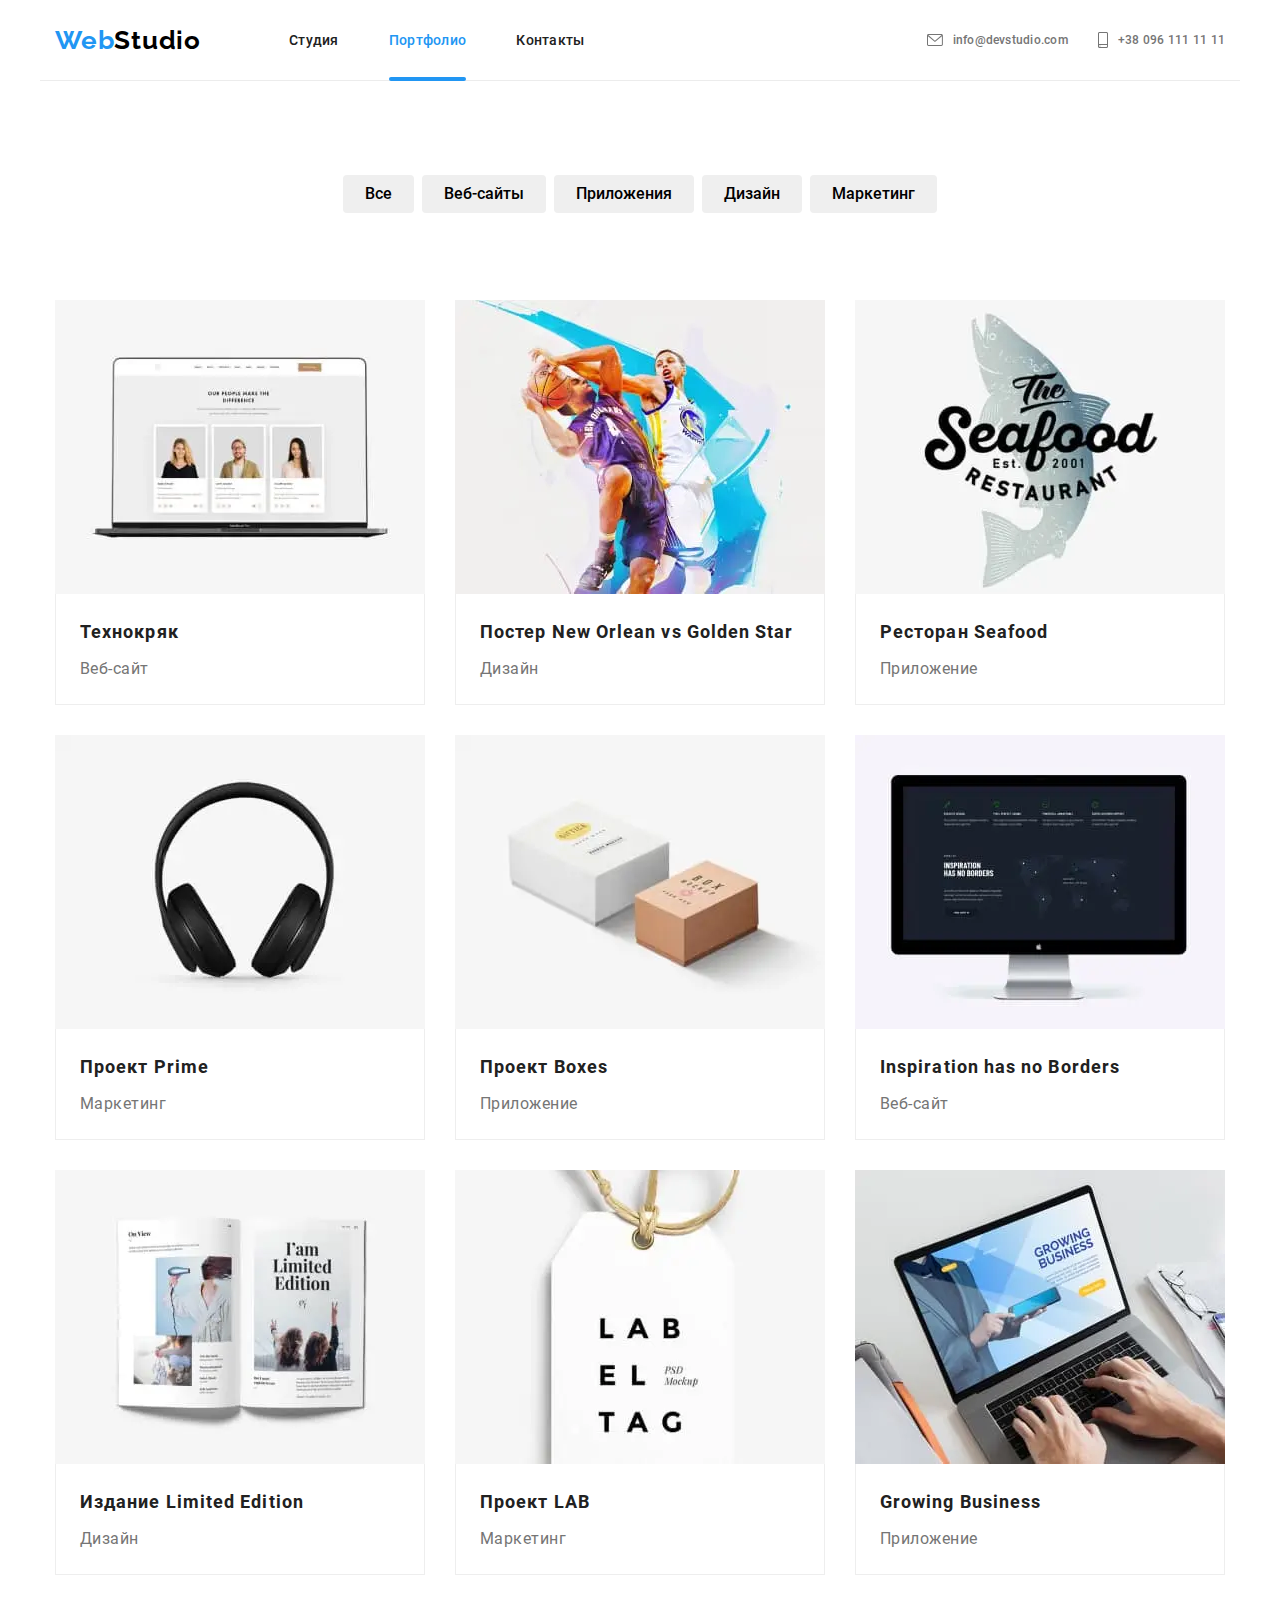
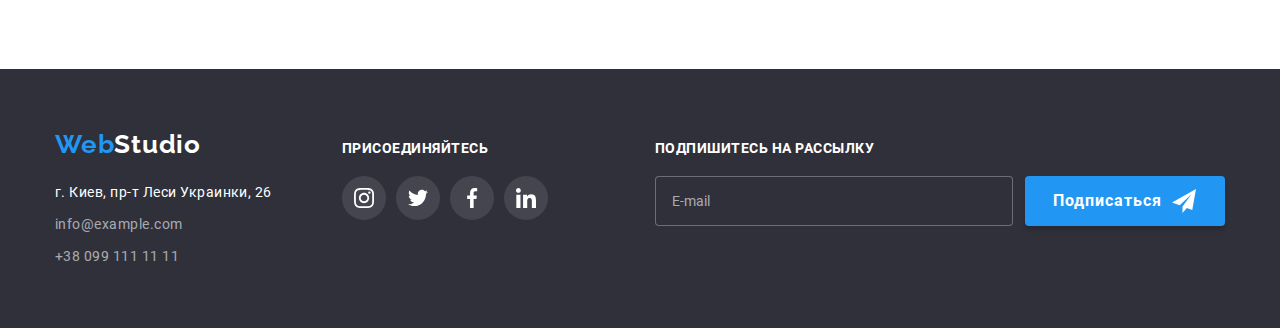
==== portfolio.html @ 19309022 "стили" ====
<!DOCTYPE html>
<html lang="ru">
  <head>
    <meta charset="UTF-8" />
    <meta http-equiv="X-UA-Compatible" content="IE=edge" />
    <meta name="viewport" content="width=device-width, initial-scale=1.0" />
    <link rel="preconnect" href="https://fonts.googleapis.com" />
    <link rel="preconnect" href="https://fonts.gstatic.com" crossorigin />
    <link
      href="https://fonts.googleapis.com/css2?family=Raleway:wght@700&family=Roboto:wght@400;500;700;900&display=swap"
      rel="stylesheet"
    />
    <link rel="stylesheet" href="./css/main.min.css" />
    <title>Портфолио</title>
  </head>
  <body>
    <header class="header">
      <div class="header-container container">
        <nav class="nav">
          <a href="" class="logo"><span class="logo_accent">Web</span>Studio</a>
          <button class="btn__svg" data-menu-open>
            <svg width="40" height="40">
              <use href="./images/icons.svg/symbol-defs.svg#icon-burger"></use>
            </svg>
          </button>
          <ul class="menu list">
            <li class="menu__item">
              <a class="menu__link" href="./index.html">Студия</a>
            </li>
            <li class="menu__item">
              <a class="menu__link menu__link_activ" href="">Портфолио</a>
            </li>
            <li class="menu__item">
              <a class="menu__link" href="">Контакты</a>
            </li>
          </ul>
        </nav>

        <ul class="contacts list">
          <li class="contacts__item">
            <a class="contacts__link" href="mailto:info@devstudio.com">
              <svg width="16" height="12" class="contacts__icon">
                <use
                  href="./images/icons.svg/symbol-defs.svg#icon-envelope"
                ></use>
              </svg>
              info@devstudio.com</a
            >
          </li>
          <li class="contacts__item">
            <a class="contacts__link" href="tel:+380961111111">
              <svg width="10" height="16" class="contacts__icon">
                <use
                  href="./images/icons.svg/symbol-defs.svg#icon-smartphone"
                ></use>
              </svg>
              +38 096 111 11 11</a
            >
          </li>
        </ul>
      </div>
      <div class="mobile is-open" data-menu>
        <button class="mobile__btn" data-menu-close>
          <svg width="40" height="40">
            <use href="./images/icons.svg/symbol-defs.svg#icon-close"></use>
          </svg>
        </button>
        <ul class="mobile-menu list">
          <li class="mobile-menu__item">
            <a href="" class="mobile-menu__link mobile-menu__link_activ"
              >Студия</a
            >
          </li>
          <li class="mobile-menu__item">
            <a href="" class="mobile-menu__link">Портфолио</a>
          </li>
          <li class="mobile-menu__item">
            <a href="" class="mobile-menu__link">Контакты</a>
          </li>
        </ul>
        <ul class="mobile-contacts list">
          <li class="mobile-contacts__item">
            <a href="tel:+380961111111" class="mobile-contacts__link_accent"
              >+38 096 111 11 11</a
            >
          </li>
          <li class="mobile-contacts__item">
            <a href="mailto:info@devstudio.com" class="mobile-contacts__link"
              >info@devstudio.com</a
            >
          </li>
        </ul>
        <ul class="mobile-social list">
          <li class="mobile-social__item">
            <a href="" class="mobile-social__link">Instagram </a>
          </li>
          <li class="mobile-social__item">
            <a href="" class="mobile-social__link">Twitter</a>
          </li>
          <li class="mobile-social__item">
            <a href="" class="mobile-social__link">Facebook</a>
          </li>
          <li class="mobile-social__item">
            <a href="" class="mobile-social__link">LinkedIn </a>
          </li>
        </ul>
      </div>
    </header>
    <main>
      <section class="section filter">
        <div class="container">
          <h1 class="visually-hidden">Портфолио</h1>
            <ul class="filter-list list">
              <li class="filter-list__item">
                <button type="button" class="filter-list__btn">Все</button>
              </li>
              <li class="filter-list__item">
                <button type="button" class="filter-list__btn">
                  Веб-сайты
                </button>
              </li>
              <li class="filter-list__item">
                <button type="button" class="filter-list__btn">
                  Приложения
                </button>
              </li>
              <li class="filter-list__item">
                <button type="button" class="filter-list__btn">Дизайн</button>
              </li>
              <li class="filter-list__item">
                <button type="button" class="filter-list__btn">
                  Маркетинг
                </button>
              </li>
            </ul>
            <ul class="project-list list">
              <li class="project-list__item">
                <a href="" class="project-link">
                  <div class="project-link__img">
                    <picture>
                      <source
                        srcset="
                          ./images/portfolio/desktop-project1.webp    1x,
                          ./images/portfolio/desktop-project1@2x.webp 2x
                        "
                        type="image/webp"
                        media="(min-width:1200px)"
                      />
                      <source
                        srcset="
                          ./images/portfolio/desktop-project1.jpg    1x,
                          ./images/portfolio/desktop-project1@2x.jpg 2x
                        "
                        media="(min-width:1200px)"
                      />
                      <source
                        srcset="
                          ./images/portfolio/tablet-project1.webp    1x,
                          ./images/portfolio/tablet-project1@2x.webp 2x
                        "
                        type="image/webp"
                        media="(min-width:768px)"
                      />
                      <source
                        srcset="
                          ./images/portfolio/tablet-project1.jpg    1x,
                          ./images/portfolio/tablet-project1@2x.jpg 2x
                        "
                        media="(min-width:768px)"
                      />
                      <source
                        srcset="
                          ./images/portfolio/mobile-project1.webp    1x,
                          ./images/portfolio/mobile-project1@2x.webp 2x
                        "
                        type="image/webp"
                        media="(max-width:768px)"
                      />
                      <source
                        srcset="
                          ./images/portfolio/mobile-project1.jpg    1x,
                          ./images/portfolio/mobile-project1@2x.jpg 2x
                        "
                        media="(max-width:768px)"
                      />
                      <img
                        src="./images/portfolio/desktop-project1.jpg"
                        alt="открытый ноутбук"
                      />
                    </picture>

                    <p class="project-link__text">
                      Ресурс предлагает комплексные предложения с разным уровнем
                      функционала и сервисов. Все это позволит посетителю
                      получить исчерпывающие сведения о компании или частном
                      лице.
                    </p>
                  </div>
                  <div class="project-subitem">
                    <h2 class="project-subitem__title">Технокряк</h2>
                    <p class="project-subitem__text">Веб-сайт</p>
                  </div>
                </a>
              </li>
              <li class="project-list__item">
                <a href="" class="project-link">
                  <div class="project-link__img">
                    <picture>
                      <source
                        srcset="
                          ./images/portfolio/desktop-project2.webp    1x,
                          ./images/portfolio/desktop-project2@2x.webp 2x
                        "
                        type="image/webp"
                        media="(min-width:1200px)"
                      />
                      <source
                        srcset="
                          ./images/portfolio/desktop-project2.jpg    1x,
                          ./images/portfolio/desktop-project2@2x.jpg 2x
                        "
                        media="(min-width:1200px)"
                      />
                      <source
                        srcset="
                          ./images/portfolio/tablet-project2.webp    1x,
                          ./images/portfolio/tablet-project2@2x.webp 2x
                        "
                        type="image/webp"
                        media="(min-width:768px)"
                      />
                      <source
                        srcset="
                          ./images/portfolio/tablet-project2.jpg    1x,
                          ./images/portfolio/tablet-project2@2x.jpg 2x
                        "
                        media="(min-width:768px)"
                      />
                      <source
                        srcset="
                          ./images/portfolio/mobile-project2.webp    1x,
                          ./images/portfolio/mobile-project2@2x.webp 2x
                        "
                        type="image/webp"
                        media="(max-width:768px)"
                      />
                      <source
                        srcset="
                          ./images/portfolio/mobile-project2.jpg    1x,
                          ./images/portfolio/mobile-project2@2x.jpg 2x
                        "
                        media="(max-width:768px)"
                      />
                      <img
                        src="./images/portfolio/desktop-project2.jpg"
                        alt="два спортсмена играют в баскетбол"
                      />
                    </picture>
                    <p class="project-link__text">
                      Ресурс предлагает комплексные предложения с разным уровнем
                      функционала и сервисов. Все это позволит посетителю
                      получить исчерпывающие сведения о компании или частном
                      лице.
                    </p>
                  </div>
                  <div class="project-subitem">
                    <h2 class="project-subitem__title">
                      Постер New Orlean vs Golden Star
                    </h2>
                    <p class="project-subitem__text">Дизайн</p>
                  </div>
                </a>
              </li>
              <li class="project-list__item">
                <a href="" class="project-link">
                  <div class="project-link__img">
                    <picture>
                      <source
                        srcset="
                          ./images/portfolio/desktop-project3.webp    1x,
                          ./images/portfolio/desktop-project3@2x.webp 2x
                        "
                        type="image/webp"
                        media="(min-width:1200px)"
                      />
                      <source
                        srcset="
                          ./images/portfolio/desktop-project3.jpg    1x,
                          ./images/portfolio/desktop-project3@2x.jpg 2x
                        "
                        media="(min-width:1200px)"
                      />
                      <source
                        srcset="
                          ./images/portfolio/tablet-project3.webp    1x,
                          ./images/portfolio/tablet-project3@2x.webp 2x
                        "
                        type="image/webp"
                        media="(min-width:768px)"
                      />
                      <source
                        srcset="
                          ./images/portfolio/tablet-project3.jpg    1x,
                          ./images/portfolio/tablet-project3@2x.jpg 2x
                        "
                        media="(min-width:768px)"
                      />
                      <source
                        srcset="
                          ./images/portfolio/mobile-project3.webp    1x,
                          ./images/portfolio/mobile-project3@2x.webp 2x
                        "
                        type="image/webp"
                        media="(max-width:768px)"
                      />
                      <source
                        srcset="
                          ./images/portfolio/mobile-project3.jpg    1x,
                          ./images/portfolio/mobile-project3@2x.jpg 2x
                        "
                        media="(max-width:768px)"
                      />
                      <img
                        src="./images/portfolio/desktop-project3.jpg"
                        alt="логотип рыбного ресторана"
                      />
                    </picture>
                    <p class="project-link__text">
                      Ресурс предлагает комплексные предложения с разным уровнем
                      функционала и сервисов. Все это позволит посетителю
                      получить исчерпывающие сведения о компании или частном
                      лице.
                    </p>
                  </div>
                  <div class="project-subitem">
                    <h2 class="project-subitem__title">Ресторан Seafood</h2>
                    <p class="project-subitem__text">Приложение</p>
                  </div>
                </a>
              </li>
              <li class="project-list__item">
                <a href="" class="project-link">
                  <div class="project-link__img">
                    <picture>
                      <source
                        srcset="
                          ./images/portfolio/desktop-project4.webp    1x,
                          ./images/portfolio/desktop-project4@2x.webp 2x
                        "
                        type="image/webp"
                        media="(min-width:1200px)"
                      />
                      <source
                        srcset="
                          ./images/portfolio/desktop-project4.jpg    1x,
                          ./images/portfolio/desktop-project4@2x.jpg 2x
                        "
                        media="(min-width:1200px)"
                      />
                      <source
                        srcset="
                          ./images/portfolio/tablet-project4.webp    1x,
                          ./images/portfolio/tablet-project4@2x.webp 2x
                        "
                        type="image/webp"
                        media="(min-width:768px)"
                      />
                      <source
                        srcset="
                          ./images/portfolio/tablet-project4.jpg    1x,
                          ./images/portfolio/tablet-project4@2x.jpg 2x
                        "
                        media="(min-width:768px)"
                      />
                      <source
                        srcset="
                          ./images/portfolio/mobile-project4.webp    1x,
                          ./images/portfolio/mobile-project4@2x.webp 2x
                        "
                        type="image/webp"
                        media="(max-width:768px)"
                      />
                      <source
                        srcset="
                          ./images/portfolio/mobile-project4.jpg    1x,
                          ./images/portfolio/mobile-project4@2x.jpg 2x
                        "
                        media="(max-width:768px)"
                      />
                      <img
                        src="./images/portfolio/desktop-project4.jpg"
                        alt="наушники"
                      />
                    </picture>
                    <p class="project-link__text">
                      Ресурс предлагает комплексные предложения с разным уровнем
                      функционала и сервисов. Все это позволит посетителю
                      получить исчерпывающие сведения о компании или частном
                      лице.
                    </p>
                  </div>
                  <div class="project-subitem">
                    <h2 class="project-subitem__title">Проект Prime</h2>
                    <p class="project-subitem__text">Маркетинг</p>
                  </div>
                </a>
              </li>
              <li class="project-list__item">
                <a href="" class="project-link">
                  <div class="project-link__img">
                    <picture>
                      <source
                        srcset="
                          ./images/portfolio/desktop-project5.webp    1x,
                          ./images/portfolio/desktop-project5@2x.webp 2x
                        "
                        type="image/webp"
                        media="(min-width:1200px)"
                      />
                      <source
                        srcset="
                          ./images/portfolio/desktop-project5.jpg    1x,
                          ./images/portfolio/desktop-project5@2x.jpg 2x
                        "
                        media="(min-width:1200px)"
                      />
                      <source
                        srcset="
                          ./images/portfolio/tablet-project5.webp    1x,
                          ./images/portfolio/tablet-project5@2x.webp 2x
                        "
                        type="image/webp"
                        media="(min-width:768px)"
                      />
                      <source
                        srcset="
                          ./images/portfolio/tablet-project5.jpg    1x,
                          ./images/portfolio/tablet-project5@2x.jpg 2x
                        "
                        media="(min-width:768px)"
                      />
                      <source
                        srcset="
                          ./images/portfolio/mobile-project5.webp    1x,
                          ./images/portfolio/mobile-project5@2x.webp 2x
                        "
                        type="image/webp"
                        media="(max-width:768px)"
                      />
                      <source
                        srcset="
                          ./images/portfolio/mobile-project5.jpg    1x,
                          ./images/portfolio/mobile-project5@2x.jpg 2x
                        "
                        media="(max-width:768px)"
                      />
                      <img
                        src="./images/portfolio/desktop-project5.jpg"
                        alt="две коробки"
                      />
                    </picture>
                    <p class="project-link__text">
                      Ресурс предлагает комплексные предложения с разным уровнем
                      функционала и сервисов. Все это позволит посетителю
                      получить исчерпывающие сведения о компании или частном
                      лице.
                    </p>
                  </div>
                  <div class="project-subitem">
                    <h2 class="project-subitem__title">Проект Boxes</h2>
                    <p class="project-subitem__text">Приложение</p>
                  </div>
                </a>
              </li>
              <li class="project-list__item">
                <a href="" class="project-link">
                  <div class="project-link__img">
                    <picture>
                      <source
                        srcset="
                          ./images/portfolio/desktop-project6.webp    1x,
                          ./images/portfolio/desktop-project6@2x.webp 2x
                        "
                        type="image/webp"
                        media="(min-width:1200px)"
                      />
                      <source
                        srcset="
                          ./images/portfolio/desktop-project6.jpg    1x,
                          ./images/portfolio/desktop-project6@2x.jpg 2x
                        "
                        media="(min-width:1200px)"
                      />
                      <source
                        srcset="
                          ./images/portfolio/tablet-project6.webp    1x,
                          ./images/portfolio/tablet-project6@2x.webp 2x
                        "
                        type="image/webp"
                        media="(min-width:768px)"
                      />
                      <source
                        srcset="
                          ./images/portfolio/tablet-project6.jpg    1x,
                          ./images/portfolio/tablet-project6@2x.jpg 2x
                        "
                        media="(min-width:768px)"
                      />
                      <source
                        srcset="
                          ./images/portfolio/mobile-project6.webp    1x,
                          ./images/portfolio/mobile-project6@2x.webp 2x
                        "
                        type="image/webp"
                        media="(max-width:768px)"
                      />
                      <source
                        srcset="
                          ./images/portfolio/mobile-project6.jpg    1x,
                          ./images/portfolio/mobile-project6@2x.jpg 2x
                        "
                        media="(max-width:768px)"
                      />
                      <img
                        src="./images/portfolio/desktop-project6.jpg"
                        alt="монитор"
                      />
                    </picture>
                    <p class="project-link__text">
                      Ресурс предлагает комплексные предложения с разным уровнем
                      функционала и сервисов. Все это позволит посетителю
                      получить исчерпывающие сведения о компании или частном
                      лице.
                    </p>
                  </div>
                  <div class="project-subitem">
                    <h2 class="project-subitem__title">
                      Inspiration has no Borders
                    </h2>
                    <p class="project-subitem__text">Веб-сайт</p>
                  </div>
                </a>
              </li>
              <li class="project-list__item">
                <a href="" class="project-link">
                  <div class="project-link__img">
                    <picture>
                      <source
                        srcset="
                          ./images/portfolio/desktop-project7.webp    1x,
                          ./images/portfolio/desktop-project7@2x.webp 2x
                        "
                        type="image/webp"
                        media="(min-width:1200px)"
                      />
                      <source
                        srcset="
                          ./images/portfolio/desktop-project7.jpg    1x,
                          ./images/portfolio/desktop-project7@2x.jpg 2x
                        "
                        media="(min-width:1200px)"
                      />
                      <source
                        srcset="
                          ./images/portfolio/tablet-project7.webp    1x,
                          ./images/portfolio/tablet-project7@2x.webp 2x
                        "
                        type="image/webp"
                        media="(min-width:768px)"
                      />
                      <source
                        srcset="
                          ./images/portfolio/tablet-project7.jpg    1x,
                          ./images/portfolio/tablet-project7@2x.jpg 2x
                        "
                        media="(min-width:768px)"
                      />
                      <source
                        srcset="
                          ./images/portfolio/mobile-project7.webp    1x,
                          ./images/portfolio/mobile-project7@2x.webp 2x
                        "
                        type="image/webp"
                        media="(max-width:768px)"
                      />
                      <source
                        srcset="
                          ./images/portfolio/mobile-project7.jpg    1x,
                          ./images/portfolio/mobile-project7@2x.jpg 2x
                        "
                        media="(max-width:768px)"
                      />
                      <img
                        src="./images/portfolio/desktop-project7.jpg"
                        alt="открытая страница журнала"
                      />
                    </picture>
                    <p class="project-link__text">
                      Ресурс предлагает комплексные предложения с разным уровнем
                      функционала и сервисов. Все это позволит посетителю
                      получить исчерпывающие сведения о компании или частном
                      лице.
                    </p>
                  </div>
                  <div class="project-subitem">
                    <h2 class="project-subitem__title">
                      Издание Limited Edition
                    </h2>
                    <p class="project-subitem__text">Дизайн</p>
                  </div>
                </a>
              </li>
              <li class="project-list__item">
                <a href="" class="project-link">
                  <div class="project-link__img">
                    <picture>
                      <source
                        srcset="
                          ./images/portfolio/desktop-project8.webp    1x,
                          ./images/portfolio/desktop-project8@2x.webp 2x
                        "
                        type="image/webp"
                        media="(min-width:1200px)"
                      />
                      <source
                        srcset="
                          ./images/portfolio/desktop-project8.jpg    1x,
                          ./images/portfolio/desktop-project8@2x.jpg 2x
                        "
                        media="(min-width:1200px)"
                      />
                      <source
                        srcset="
                          ./images/portfolio/tablet-project8.webp    1x,
                          ./images/portfolio/tablet-project8@2x.webp 2x
                        "
                        type="image/webp"
                        media="(min-width:768px)"
                      />
                      <source
                        srcset="
                          ./images/portfolio/tablet-project8.jpg    1x,
                          ./images/portfolio/tablet-project8@2x.jpg 2x
                        "
                        media="(min-width:768px)"
                      />
                      <source
                        srcset="
                          ./images/portfolio/mobile-project8.webp    1x,
                          ./images/portfolio/mobile-project8@2x.webp 2x
                        "
                        type="image/webp"
                        media="(max-width:768px)"
                      />
                      <source
                        srcset="
                          ./images/portfolio/mobile-project8.jpg    1x,
                          ./images/portfolio/mobile-project8@2x.jpg 2x
                        "
                        media="(max-width:768px)"
                      />
                      <img
                        src="./images/portfolio/desktop-project8.jpg"
                        alt="медальон на шнурочке"
                      />
                    </picture>
                    <p class="project-link__text">
                      Ресурс предлагает комплексные предложения с разным уровнем
                      функционала и сервисов. Все это позволит посетителю
                      получить исчерпывающие сведения о компании или частном
                      лице.
                    </p>
                  </div>
                  <div class="project-subitem">
                    <h2 class="project-subitem__title">Проект LAB</h2>
                    <p class="project-subitem__text">Маркетинг</p>
                  </div>
                </a>
              </li>
              <li class="project-list__item">
                <a href="" class="project-link">
                  <div class="project-link__img">
                    <picture>
                      <source
                        srcset="
                          ./images/portfolio/desktop-project9.webp    1x,
                          ./images/portfolio/desktop-project9@2x.webp 2x
                        "
                        type="image/webp"
                        media="(min-width:1200px)"
                      />
                      <source
                        srcset="
                          ./images/portfolio/desktop-project9.jpg    1x,
                          ./images/portfolio/desktop-project9@2x.jpg 2x
                        "
                        media="(min-width:1200px)"
                      />
                      <source
                        srcset="
                          ./images/portfolio/tablet-project9.webp    1x,
                          ./images/portfolio/tablet-project9@2x.webp 2x
                        "
                        type="image/webp"
                        media="(min-width:768px)"
                      />
                      <source
                        srcset="
                          ./images/portfolio/tablet-project9.jpg    1x,
                          ./images/portfolio/tablet-project9@2x.jpg 2x
                        "
                        media="(min-width:768px)"
                      />
                      <source
                        srcset="
                          ./images/portfolio/mobile-project9.webp    1x,
                          ./images/portfolio/mobile-project9@2x.webp 2x
                        "
                        type="image/webp"
                        media="(max-width:768px)"
                      />
                      <source
                        srcset="
                          ./images/portfolio/mobile-project9.jpg    1x,
                          ./images/portfolio/mobile-project9@2x.jpg 2x
                        "
                        media="(max-width:768px)"
                      />
                      <img
                        src="./images/portfolio/desktop-project9.jpg"
                        alt="работа на ноутбуке"
                      />
                    </picture>
                    <p class="project-link__text">
                      Ресурс предлагает комплексные предложения с разным уровнем
                      функционала и сервисов. Все это позволит посетителю
                      получить исчерпывающие сведения о компании или частном
                      лице.
                    </p>
                  </div>
                  <div class="project-subitem">
                    <h2 class="project-subitem__title">Growing Business</h2>
                    <p class="project-subitem__text">Приложение</p>
                  </div>
                </a>
              </li>
            </ul>
        </div>
      </section>
    </main>
     <footer class="footer">
      <div class="container">
        <div class="footer-box">
          <div class="footer-container">
            <a href="" class="logo  logo__color"
              ><span class="logo_accent">Web</span>Studio</a
            >
            <address class="address">
              <ul class="footer-list list">
                <li class="footer-list__item">
                  <a
                    class="footer-list__address"
                    href="https://goo.gl/maps/hT7M4xS8k6u17TfG9"
                    >г. Киев, пр-т Леси Украинки, 26</a
                  >
                </li>
                <li class="footer-list__item">
                  <a class="footer-list__link" href="mailto:info@example.com"
                    >info@example.com</a
                  >
                </li>
                <li class="footer-list__item">
                  <a class="footer-list__link" href="tel:+380991111111"
                    >+38 099 111 11 11</a
                  >
                </li>
              </ul>
            </address>
          </div>
          <div class="footer-boxsocial">
            <h2 class="footer-boxsocial__title">присоединяйтесь</h2>
            <ul class="footer-social list">
              <li class="footer-social__item">
                <a href="" class="footer-social__link">
                  <svg width="20" height="20">
                    <use
                      href="./images/icons.svg/symbol-defs.svg#icon-instagram"
                    ></use>
                  </svg>
                </a>
              </li>
              <li class="footer-social__item">
                <a href="" class="footer-social__link">
                  <svg width="20" height="20">
                    <use
                      href="./images/icons.svg/symbol-defs.svg#icon-twitter"
                    ></use>
                  </svg>
                </a>
              </li>
              <li class="footer-social__item">
                <a href="" class="footer-social__link">
                  <svg width="20" height="20">
                    <use
                      href="./images/icons.svg/symbol-defs.svg#icon-facebook"
                    ></use>
                  </svg>
                </a>
              </li>
              <li class="footer-social__item">
                <a href="" class="footer-social__link">
                  <svg width="20" height="20">
                    <use
                      href="./images/icons.svg/symbol-defs.svg#icon-linkedin"
                    ></use>
                  </svg>
                </a>
              </li>
            </ul>
          </div>
           <div class="footer-form">
            <p class="footer-form__title">Подпишитесь на рассылку</p>
           <form class="forma">
              <input
                type="email"
                name="email"
                placeholder="E-mail"
                required
                class="form__input"
              />
              <button type="submit" class="btn">
                Подписаться
                <svg width="24" height="24" class="btn-svg">
                  <use
                    href="./images/icons.svg/symbol-defs.svg#icon-send"
                  ></use>
                </svg>
              </button>
            </form>
          </div>
        </div>
      </div>
    </footer>
  </body>
</html>
---- css/main.min.css ----
/*! modern-normalize v1.1.0 | MIT License | https://github.com/sindresorhus/modern-normalize */*,::before,::after{box-sizing:border-box}html{line-height:1.15;-webkit-text-size-adjust:100%;-moz-tab-size:4;tab-size:4}body{margin:0;font-family:system-ui,-apple-system,"Segoe UI",Roboto,Helvetica,Arial,sans-serif,"Apple Color Emoji","Segoe UI Emoji"}hr{height:0;color:inherit}abbr[title]{text-decoration:underline dotted}b,strong{font-weight:bolder}code,kbd,samp,pre{font-family:ui-monospace,SFMono-Regular,Consolas,"Liberation Mono",Menlo,monospace;font-size:1em}small{font-size:80%}sub,sup{font-size:75%;line-height:0;position:relative;vertical-align:baseline}sub{bottom:-0.25em}sup{top:-0.5em}table{text-indent:0;border-color:inherit}button,input,optgroup,select,textarea{font-family:inherit;font-size:100%;line-height:1.15;margin:0}button,select{text-transform:none}button,[type=button],[type=reset],[type=submit]{-webkit-appearance:button}::-moz-focus-inner{border-style:none;padding:0}:-moz-focusring{outline:1px dotted ButtonText}:-moz-ui-invalid{box-shadow:none}legend{padding:0}progress{vertical-align:baseline}::-webkit-inner-spin-button,::-webkit-outer-spin-button{height:auto}[type=search]{-webkit-appearance:textfield;outline-offset:-2px}::-webkit-search-decoration{-webkit-appearance:none}::-webkit-file-upload-button{-webkit-appearance:button;font:inherit}summary{display:list-item}@font-face{font-family:"Roboto";font-style:normal;font-weight:400;src:url("../fonts/roboto-v30-cyrillic-regular.eot");src:local(""),url("../fonts/roboto-v30-cyrillic-regular.eot?#iefix") format("embedded-opentype"),url("../fonts/roboto-v30-cyrillic-regular.woff2") format("woff2"),url("../fonts/roboto-v30-cyrillic-regular.woff") format("woff"),url("../fonts/roboto-v30-cyrillic-regular.ttf") format("truetype"),url("../fonts/roboto-v30-cyrillic-regular.svg#Roboto") format("svg")}@font-face{font-family:"Roboto";font-style:normal;font-weight:500;src:url("../fonts/roboto-v30-cyrillic-500.eot");src:local(""),url("../fonts/roboto-v30-cyrillic-500.eot?#iefix") format("embedded-opentype"),url("../fonts/roboto-v30-cyrillic-500.woff2") format("woff2"),url("../fonts/roboto-v30-cyrillic-500.woff") format("woff"),url("../fonts/roboto-v30-cyrillic-500.ttf") format("truetype"),url("../fonts/roboto-v30-cyrillic-500.svg#Roboto") format("svg")}@font-face{font-family:"Roboto";font-style:normal;font-weight:700;src:url("../fonts/roboto-v30-cyrillic-700.eot");src:local(""),url("../fonts/roboto-v30-cyrillic-700.eot?#iefix") format("embedded-opentype"),url("../fonts/roboto-v30-cyrillic-700.woff2") format("woff2"),url("../fonts/roboto-v30-cyrillic-700.woff") format("woff"),url("../fonts/roboto-v30-cyrillic-700.ttf") format("truetype"),url("../fonts/roboto-v30-cyrillic-700.svg#Roboto") format("svg")}@font-face{font-family:"Roboto";font-style:normal;font-weight:900;src:url("../fonts/roboto-v30-cyrillic-900.eot");src:local(""),url("../fonts/roboto-v30-cyrillic-900.eot?#iefix") format("embedded-opentype"),url("../fonts/roboto-v30-cyrillic-900.woff2") format("woff2"),url("../fonts/roboto-v30-cyrillic-900.woff") format("woff"),url("../fonts/roboto-v30-cyrillic-900.ttf") format("truetype"),url("../fonts/roboto-v30-cyrillic-900.svg#Roboto") format("svg")}@font-face{font-family:"Raleway";font-style:normal;font-weight:700;src:url("../fonts/raleway-v27-latin-700.eot");src:local(""),url("../fonts/raleway-v27-latin-700.eot?#iefix") format("embedded-opentype"),url("../fonts/raleway-v27-latin-700.woff2") format("woff2"),url("../fonts/raleway-v27-latin-700.woff") format("woff"),url("../fonts/raleway-v27-latin-700.ttf") format("truetype"),url("../fonts/raleway-v27-latin-700.svg#Raleway") format("svg")}:root{--primary-text-color: #212121;--title-text-color: #757575;--accent-color: #2196f3;--color-white: #fff;--background-color: #2f303a;--bg-secondcolor: #fff;--timing-function: cubic-bezier(0.4, 0, 0.2, 1)}.visually-hidden{position:absolute;white-space:nowrap;width:1px;height:1px;overflow:hidden;border:0;padding:0;clip:rect(0 0 0 0);clip-path:inset(50%);margin:-1px}body{font-family:"Roboto",sans-serif;color:var(--primary-text-color);background-color:var(--color-white);letter-spacing:.03em}h1,h2,h3,h4,h5,h6,p{margin:0}ul{margin:0;padding:0}a{display:block;text-decoration:none}img{display:block;max-width:100%;height:auto}.list{list-style:none}.container{width:100%;padding-left:15px;padding-right:15px}@media screen and (min-width: 480px){.container{width:480px;margin:0 auto}}@media screen and (min-width: 768px){.container{width:768px}}@media screen and (min-width: 1200px){.container{width:1200px}}.section{padding:60px 0}@media screen and (min-width: 1200px){.section{padding:94px 0}}.backdrop{position:fixed;top:0;left:0;width:100%;height:100%;background:rgba(0,0,0,.2);opacity:1;transition:opacity 250ms var(--timing-function),visibility 250ms var(--timing-function)}.is-hidden{opacity:0;pointer-events:none;visibility:hidden}.backdrop.is-hidden .modal{transform:translate(-50%, -50%) scale(0.5)}.modal{position:absolute;top:50%;left:50%;width:450px;padding:40px;background:#fff;box-shadow:0px 1px 3px rgba(0,0,0,.12),0px 1px 1px rgba(0,0,0,.14),0px 2px 1px rgba(0,0,0,.2);border-radius:4px;transform:translate(-50%, -50%) scale(1);transition:transform 250ms var(--timing-function)}.modal-btn{position:absolute;display:flex;justify-content:center;align-items:center;top:8px;right:8px;width:30px;height:30px;border-radius:50%;background:#fff;border:1px solid rgba(0,0,0,.1);cursor:pointer}.modal-btn:hover{fill:var(--accent-color)}.footer{background-color:#2f303a;padding-top:60px;padding-bottom:60px}.footer-box{text-align:center}@media screen and (min-width: 768px)and (max-width: 1199px){.footer-box{display:flex;flex-wrap:wrap;justify-content:space-around}}@media screen and (min-width: 1200px){.footer-box{display:flex;text-align:start;align-items:baseline}}.address{margin-top:20px}@media screen and (min-width: 1200px){.footer-container{margin-right:70px}}.footer-list{font-style:normal}.footer-list__item:not(:last-child){margin-bottom:8px}.footer-list__address{font-size:14px;font-weight:400;line-height:1.7142857143;color:var(--color-white)}@media screen and (min-width: 1200px){.footer-form{margin-left:auto}}@media screen and (min-width: 480px)and (max-width: 1199px){.footer-container,.footer-boxsocial{margin-bottom:60px}}.footer-list__link{font-size:14px;font-weight:400;line-height:1.7142857143;color:rgba(255,255,255,.6);transition:color 250ms var(--timing-function)}.footer-list__link:hover,.footer-list__link:focus{color:var(--accent-color)}@media screen and (min-width: 1200px){.forma{display:flex}}.footer-boxsocial__title,.footer-form__title{font-size:14px;font-weight:700;line-height:1.1428571429;text-transform:uppercase;color:var(--color-white);margin-bottom:20px}.footer-social{display:flex;justify-content:center}.footer-social__item{margin-right:10px}.footer-social__link{display:flex;justify-content:center;align-items:center;width:44px;height:44px;background-color:#44454e;border-radius:50%;fill:var(--color-white);transition:background-color 250ms var(--timing-function)}.footer-social__link:hover,.footer-social__link:focus{background-color:var(--accent-color)}.form__input{width:100%;height:50px;padding-left:16px;border:1px solid rgba(255,255,255,.3);background:#2f303a;border-radius:4px;margin-right:12px;color:var(--color-white)}.form__input::placeholder{font-size:14px;font-weight:400;line-height:1.4285714286;color:rgba(255,255,255,.6)}@media screen and (min-width: 1200px){.form__input{width:358px}}.btn{display:inline-flex;align-items:center;min-width:200px;padding:10px 28px;font-size:16px;font-weight:700;line-height:1.875;letter-spacing:.06em;color:var(--color-white);background:var(--accent-color);box-shadow:0px 4px 4px rgba(0,0,0,.15);border-radius:4px;border:none;cursor:pointer}@media screen and (max-width: 1199px){.btn{margin-top:20px}}.btn-svg{fill:var(--color-white);margin-left:10px}.header{background-color:var(--bg-secondcolor)}.header-container{border-bottom:1px solid #ececec;display:flex;align-items:center}.logo{font-family:"Raleway",sans-serif;font-size:24px;font-weight:700;line-height:1.1666666667;color:#000;letter-spacing:.03em}@media screen and (min-width: 1200px){.logo{font-size:26px;font-weight:700;line-height:1.1923076923}}.logo_accent{color:var(--accent-color)}.logo__color{color:var(--color-white)}.nav{width:100%;display:flex;align-items:center}.menu{display:flex;align-items:center;margin-left:88px}@media screen and (max-width: 767px){.menu{display:none}}.menu__item:not(:last-child){margin-right:50px}.menu__link{padding:32px 0;position:relative;font-size:14px;font-weight:500;line-height:1.1428571429;letter-spacing:.02em;color:var(--primary-text-color);transition:color 250ms var(--timing-function)}.menu__link:hover,.menu__link:focus{color:var(--accent-color)}.menu__link_activ{color:var(--accent-color)}.menu__link_activ::after{position:absolute;content:"";left:0;bottom:-1px;width:100%;height:4px;border-radius:2px;background-color:var(--accent-color)}.btn__svg{margin-left:auto;border:none;background-color:rgba(0,0,0,0)}.btn__svg:hover,.btn__svg:focus{fill:var(--accent-color)}@media screen and (min-width: 768px){.btn__svg{display:none}}.mobile{display:flex;flex-direction:column;position:absolute;top:0;left:0;width:100%;height:100%;padding:48px 40px;background-color:var(--bg-secondcolor)}@media screen and (min-width: 767px){.mobile{display:none}}.mobile__btn{position:absolute;top:10px;right:15px;border:none;background-color:rgba(0,0,0,0)}.mobile__btn:hover,.mobile__btn:focus{fill:var(--accent-color)}.mobile-menu__item:not(:last-child),.mobile-contacts__item:not(:last-child){margin-bottom:32px}.mobile-contacts{margin-top:auto}.mobile-menu__link{font-size:40px;font-weight:500;line-height:1.175;letter-spacing:.02em;color:var(--primary-title-text)}.mobile-menu__link:hover,.mobile-menu__link:focus{color:var(--accent-color)}.mobile-menu__link_activ{color:var(--accent-color)}.mobile-contacts__link_accent{font-size:34px;font-weight:500;line-height:1.1764705882;letter-spacing:.02em;color:var(--accent-color)}.mobile-contacts__link{font-size:24px;font-weight:500;line-height:1.1666666667;letter-spacing:.02em;color:var(--title-text-color)}.mobile-social{display:flex;align-items:center;flex-wrap:wrap;margin-top:64px}.mobile-social__item{position:relative}.mobile-social__item:not(:last-child){margin-right:20px}.mobile-social__item:not(:last-child)::after{display:block;position:absolute;content:"";width:1px;height:100%;top:0;right:-10px;background-color:rgba(33,33,33,.2)}.mobile-social__link{font-size:18px;font-weight:500;line-height:1.2222222222;letter-spacing:.02em;color:var(--accent-color)}.is-open{opacity:0;visibility:hidden;pointer-events:none}@media screen and (max-width: 767px){.contacts{display:none}}@media screen and (min-width: 1200px){.contacts{width:100%;display:flex;justify-content:flex-end;align-items:center}}@media screen and (max-width: 1199px){.contacts__item:not(:last-child){margin-bottom:10px}}@media screen and (min-width: 1200px){.contacts__item:not(:last-child){margin-right:30px}}.contacts__link{display:flex;align-items:center;font-size:12px;font-weight:500;line-height:1.1666666667;letter-spacing:.02em;color:var(--title-text-color);fill:currentColor;transition:color 250ms var(--timing-function)}.contacts__link:hover,.contacts__link:focus{color:var(--accent-color)}.contacts__icon{margin-right:10px}.section__title{font-size:28px;font-weight:700;line-height:1.1785714286;color:var(--primary-text-color);text-align:center;letter-spacing:.03em;margin-bottom:30px}@media screen and (min-width: 1200px){.section__title{font-size:36px;font-weight:700;line-height:1.1666666667;margin-bottom:50px}}.form-modal-btn{align-self:center;width:200px;height:50px;background:var(--accent-color);box-shadow:0px 4px 4px rgba(0,0,0,.15);border-radius:4px;border:none;cursor:pointer;font-size:16px;font-weight:700;line-height:1.875;letter-spacing:.06em;color:var(--color-white);transition:background-color 250ms var(--timing-function)}.form-modal-btn:hover{background-color:#188ce8}.checbox-label{display:inline-flex;align-items:center;justify-content:center;font-size:14px;line-height:1.71;color:var(--title-text-color);margin-bottom:30px;cursor:pointer}.checbox-label::before{display:block;content:"";border:2px solid var(--primary-text-color);border-radius:2px;width:16px;height:15px;margin-right:5px;transition:background-image 250ms --timing-function}.checkbox-input:checked+.checbox-label::before{background-image:url(../images/icon\ check.svg);background-position:center;background-size:cover;border-color:var(--accent-color)}.checkbox-input:focus+.checbox-label::before{border-color:var(--accent-color)}.checbox-label__link{color:var(--accent-color);text-decoration:underline}.form{display:flex;flex-direction:column}.form__title{font-size:20px;font-weight:700;line-height:1.15;color:var(--primary-text-color);margin-bottom:30px}.form-fild{margin-bottom:28px}.form-fild__label{font-size:12px;font-weight:400;line-height:1.1666666667;color:var(--title-text-color);margin-bottom:4px}.wrapper-input{position:relative}.wrapper-input:focus-within{fill:var(--accent-color)}.wrapper-input__input{width:100%;height:40px;border:1px solid rgba(33,33,33,.2);border-radius:4px;padding-left:42px;outline:none}.wrapper-input__input:focus{border-color:var(--accent-color)}.wrapper-input__icon{position:absolute;top:50%;left:12px;transform:translateY(-50%)}.form-fild__modal-textarea{display:block;width:100%;height:120px;border:1px solid rgba(33,33,33,.2);border-radius:4px;padding:12px 16px;resize:none;transition:border-color 250ms var(--timing-function)}.form-fild__modal-textarea:focus{border-color:var(--accent-color);outline:none}.form-fild__modal-textarea::placeholder{font-size:12px;font-weight:400;line-height:1.1666666667;letter-spacing:.01em;color:rgba(117,117,117,.5)}.form-fild__textarea-name{display:block;font-size:12px;font-weight:400;line-height:1.1666666667;letter-spacing:.01em;color:var(--title-text-color);margin-bottom:4px}.client{background-color:var(--bg-secondcolor)}.client-list{display:flex;flex-wrap:wrap}@media screen and (min-width: 480px)and (max-width: 1199px){.client-list{margin-top:-30px;margin-left:-30px}}.client-list__item{height:92px}@media screen and (min-width: 480px)and (max-width: 767px){.client-list__item{width:calc((100% - 60px)/2);margin-top:30px;margin-left:30px}}@media screen and (min-width: 768px)and (max-width: 1199px){.client-list__item{width:calc((100% - 90px)/3);margin-top:30px;margin-left:30px}}@media screen and (min-width: 1200px){.client-list__item{width:calc((100% - 150px)/6)}.client-list__item:not(:last-child){margin-right:30px}}.client-list__link{display:flex;justify-content:center;align-items:center;width:100%;height:100%;border:1px solid #afb1b8;border-radius:4px;fill:#afb1b8;transition:border-color 250ms var(--timing-function),fill 250ms var(--timing-function)}.client-list__link:hover,.client-list__link:focus{border-color:var(--accent-color);fill:var(--accent-color)}.feature{background-color:var(--bg-secondcolor)}@media screen and (min-width: 768px)and (max-width: 1199px){.feature-list{display:flex;justify-content:center;flex-wrap:wrap;margin-top:-30px;margin-left:-30px}}@media screen and (max-width: 767px){.feature-list__item{margin-bottom:30px}}@media screen and (min-width: 768px){.feature-list__item{width:calc((100% - 60px)/2);margin-top:30px;margin-left:30px}}@media screen and (min-width: 1200px){.feature-list__item{width:calc((100% - 90px)/4);margin-top:0;margin-left:0}.feature-list__item:not(:last-child){margin-right:30px}}.feature-list__icon{display:flex;justify-content:center;align-items:center;background:#f5f4fa;width:100%;height:120px;margin-bottom:30px}.feature-list__title{font-size:14px;font-weight:700;line-height:1.1428571429;text-transform:uppercase;color:var(--primary-text-color);margin-bottom:10px;text-align:center}@media screen and (min-width: 768px){.feature-list__title{text-align:start}}.feature-list__text{font-size:14px;font-weight:400;line-height:1.7142857143;color:var(--title-text-color)}.hero{max-width:480px;margin-left:auto;margin-right:auto;background-color:#c4c4c4;background-image:linear-gradient(rgba(47, 48, 58, 0.4), rgba(47, 48, 58, 0.4)),url(../../../images/hero/hero-mobile.jpg);background-position:center;background-repeat:no-repeat;background-size:cover;padding-top:118px;padding-bottom:118px}@media(min-device-pixel-ratio: 2),(min-resolution: 192dpi),(min-resolution: 2dppx){.hero{background-image:url(../images/hero/hero-mobile@2x.jpg)}}@media screen and (min-width: 768px){.hero{max-width:768px;background-image:linear-gradient(rgba(47, 48, 58, 0.4), rgba(47, 48, 58, 0.4)),url(../images/hero/hero-tablet.jpg)}}@media screen and (min-width: 768px)and (min-device-pixel-ratio: 2),screen and (min-width: 768px)and (min-resolution: 192dpi),screen and (min-width: 768px)and (min-resolution: 2dppx){.hero{background-image:url(../images/hero/hero-tablet@2x.jpg)}}@media screen and (min-width: 1200px){.hero{max-width:1600px;background-image:linear-gradient(rgba(47, 48, 58, 0.4), rgba(47, 48, 58, 0.4)),url(../images/hero/hero-desktop.jpg);padding-top:200px;padding-bottom:200px}}@media screen and (min-width: 1200px)and (min-device-pixel-ratio: 2),screen and (min-width: 1200px)and (min-resolution: 192dpi),screen and (min-width: 1200px)and (min-resolution: 2dppx){.hero{background-image:url(../images/hero/hero-desktop@2x.jpg)}}.hero-container__title{width:360px;font-size:26px;font-weight:900;line-height:1.6153846154;letter-spacing:.06em;color:var(--color-white);text-transform:uppercase;text-align:center;margin:0 auto 30px}@media screen and (min-width: 1200px){.hero-container__title{width:696px;font-size:44px;font-weight:900;line-height:1.3636363636}}.hero-btn{display:block;margin:0 auto;padding:10px 32px;font-size:16px;font-weight:700;line-height:1.875;letter-spacing:.06em;border:none;background-color:var(--accent-color);color:var(--color-white);border-radius:4px;cursor:pointer;transition:background-color 250ms var(--timing-function)}.hero-btn:hover,.hero-btn:focus{background-color:#188ce8}.team{background-color:#f5f4fa}@media screen and (min-width: 768px){.team-list{display:flex;justify-content:center;flex-wrap:wrap}}@media screen and (min-width: 768px)and (max-width: 1199px){.team-list{margin-top:-30px;margin-left:-30px}}.team-list__item{background-color:var(--bg-secondcolor);box-shadow:0px 1px 3px rgba(0,0,0,.12),0px 1px 1px rgba(0,0,0,.14),0px 2px 1px rgba(0,0,0,.2);border-radius:0px 0px 4px 4px}@media screen and (max-width: 767px){.team-list__item:not(:last-child){margin-bottom:30px}}@media screen and (min-width: 768px)and (max-width: 1199px){.team-list__item{width:calc((100% - 60px)/2);margin-top:30px;margin-left:30px}}@media screen and (min-width: 1200px){.team-list__item{width:calc((100% - 90px)/4)}.team-list__item:not(:last-child){margin-right:30px}}.team-subitem{padding-top:30px;padding-bottom:24px;border-right:1px solid #e9ebed;border-left:1px solid #e9ebed;border-bottom:1px solid #e9ebed;text-align:center}@media screen and (min-width: 1200px){.team-subitem{padding-bottom:30px}}.team-subitem__title{font-size:16px;font-weight:500;line-height:1.1875;color:var(--primary-text-color);margin-bottom:10px}.team-subitem__text{font-size:16px;font-weight:400;line-height:1.1875;color:var(--title-text-color);margin-bottom:16px}.social-link{display:flex;justify-content:center}.social-link__item:not(:last-child){margin-right:10px}.social-link__icon{display:flex;justify-content:center;align-items:center;fill:#afb1b8}@media screen and (min-width: 1200px){.social-link__icon{width:44px;height:44px;border-radius:50%;transition:background-color 250ms var(--timing-function),fill 250ms var(--timing-function)}.social-link__icon:hover,.social-link__icon:focus{background-color:var(--accent-color);fill:var(--color-white)}}.working{padding-top:0}@media screen and (max-width: 1199px){.working{display:none}}.working-list{display:flex}.working-list__item{position:relative;width:calc((100% - 60px)/3)}.working-list__item:not(:last-child){margin-right:30px}.working-list__text{position:absolute;display:flex;justify-content:center;align-items:center;bottom:0;width:100%;height:70px;font-size:14px;font-weight:700;line-height:1.1428571429;text-transform:uppercase;color:var(--color-white);background:rgba(47,48,58,.8)}.filter-list{margin-bottom:40px;display:flex;flex-wrap:wrap;height:91px}@media screen and (min-width: 768px){.filter-list{justify-content:center;margin-bottom:14px}}@media screen and (min-width: 1200px){.filter-list{margin-bottom:34px}}.filter-list__item:not(:last-child){margin-right:8px}.filter-list__btn{font-size:16px;font-weight:500;line-height:1.625;padding:6px 22px;border:none;border-radius:4px;cursor:pointer;transition:background-color 250ms var(--timing-function),color 250ms var(--timing-function),box-shadow 250ms var(--timing-function)}.filter-list__btn:hover,.filter-list__btn:focus{background-color:var(--accent-color);color:var(--color-white);box-shadow:0px 3px 1px rgba(0,0,0,.1),0px 1px 2px rgba(0,0,0,.08),0px 2px 2px rgba(0,0,0,.12)}@media screen and (min-width: 768px){.project-list{display:flex;flex-wrap:wrap;margin-top:-30px;margin-left:-30px}}@media screen and (min-width: 480px)and (max-width: 767px){.project-list__item:not(:last-child){margin-bottom:30px}}@media screen and (min-width: 768px){.project-list__item{width:calc((100% - 60px)/2);margin-top:30px;margin-left:30px}}@media screen and (min-width: 1200px){.project-list__item{width:calc((100% - 90px)/3);margin-top:30px;margin-left:30px}}.project-link{transition:box-shadow 250ms var(--timing-function)}.project-link:hover,.project-link:focus{box-shadow:0px 1px 1px rgba(0,0,0,.12),0px 4px 4px rgba(0,0,0,.06),1px 4px 6px rgba(0,0,0,.16)}.project-link__img{position:relative;overflow:hidden}.project-link__text{position:absolute;top:0;left:0;width:100%;height:100%;font-size:18px;font-weight:400;line-height:1.5555555556;color:var(--color-white);padding:63px 24px;background:rgba(33,150,243,.9);overflow:auto;transform:translateY(100%);transition:transform 250ms var(--timing-function)}.project-link:hover .project-link__text,.project-link:focus .project-link__text{transform:translateY(0)}.project-subitem{padding:20px 24px;border-right:1px solid #eee;border-left:1px solid #eee;border-bottom:1px solid #eee}.project-subitem__title{font-size:18px;font-weight:700;line-height:2;letter-spacing:.06em;color:var(--primary-text-color);margin-bottom:4px}.project-subitem__text{font-size:16px;font-weight:400;line-height:1.875;color:var(--title-text-color)}/*# sourceMappingURL=main.min.css.map */
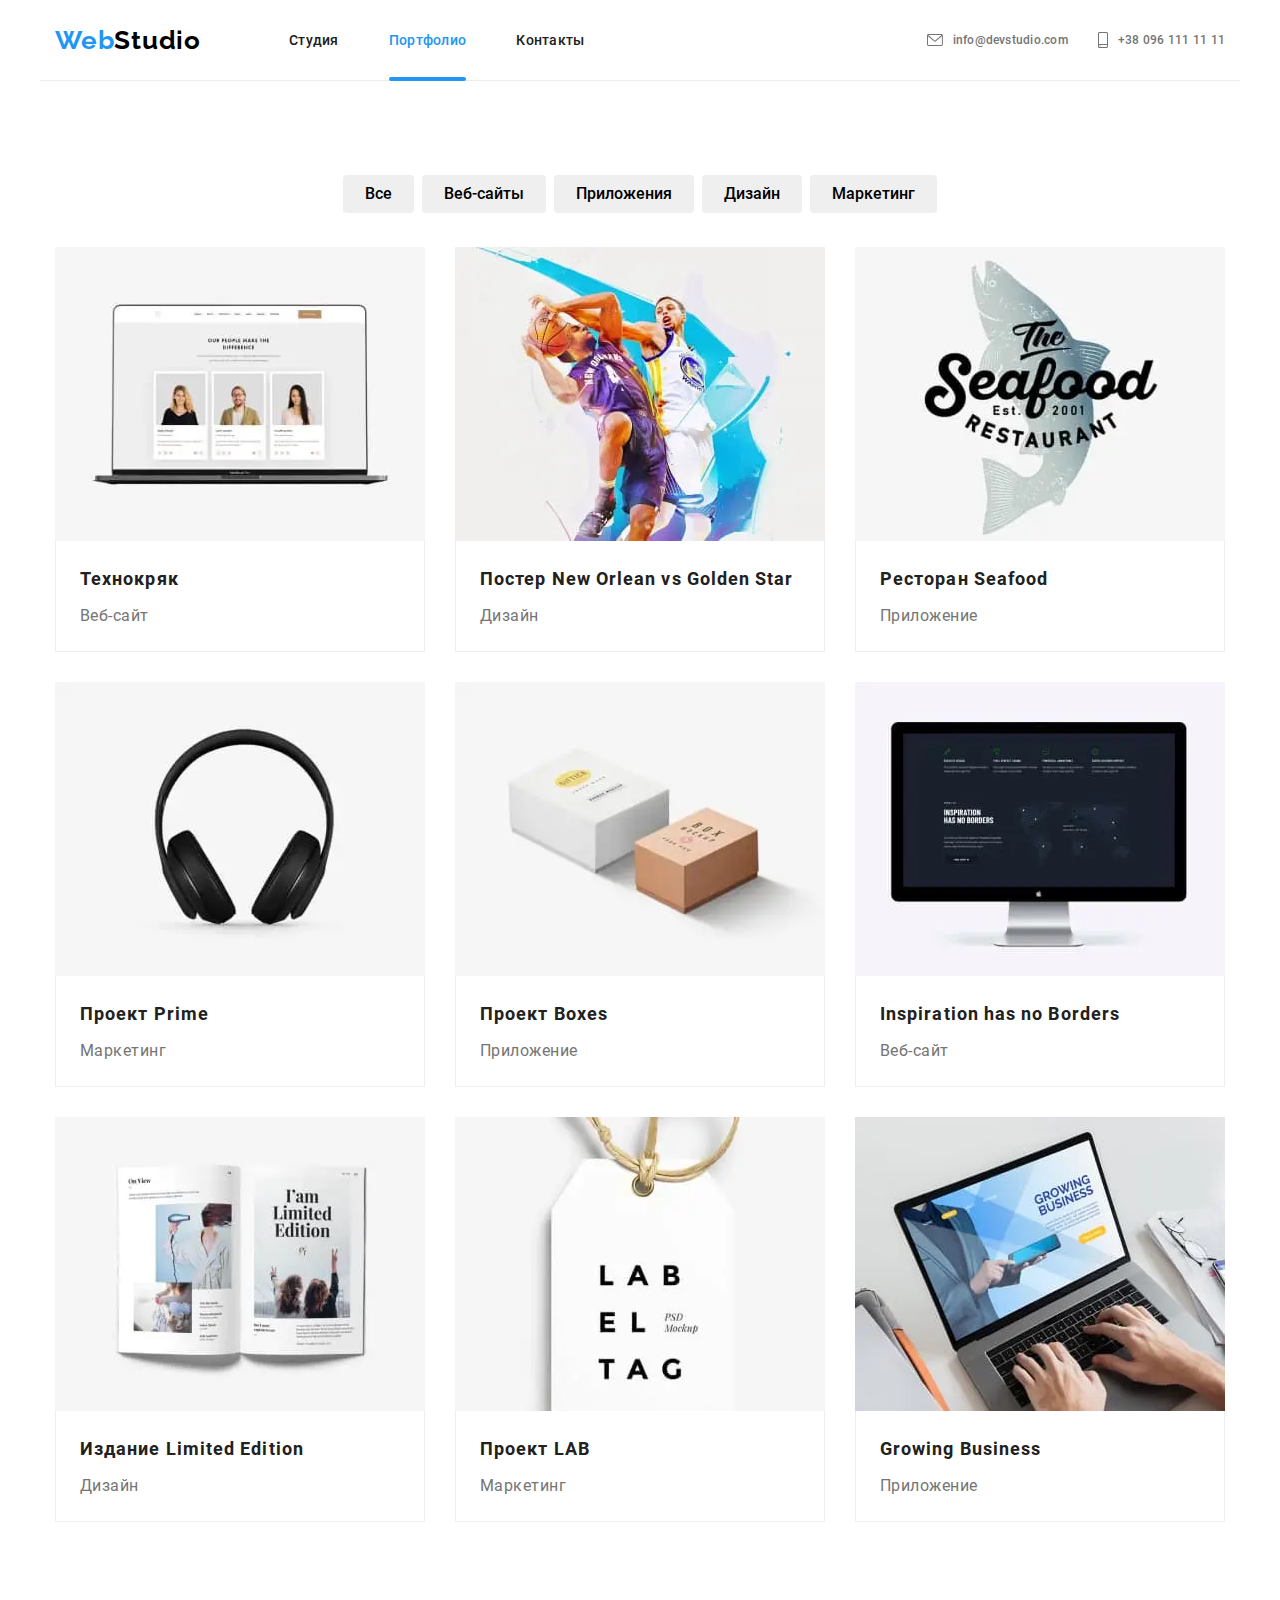
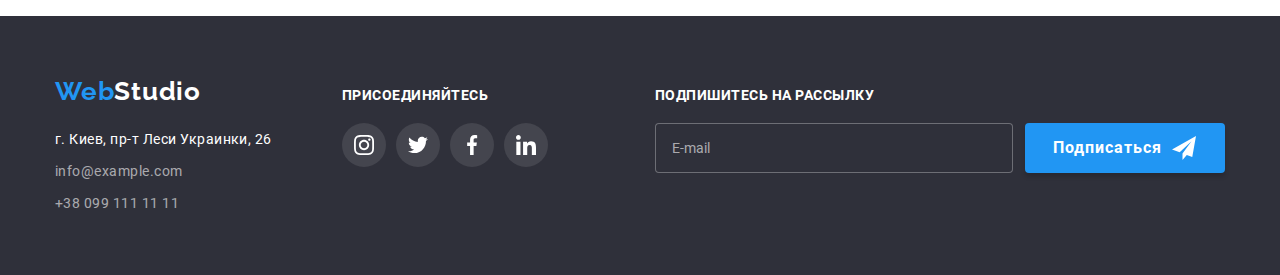
==== commit c03af366: "меняет стили" ====
--- a/portfolio.html
+++ b/portfolio.html
@@ -17,7 +17,9 @@
     <header class="header">
       <div class="header-container container">
         <nav class="nav">
-          <a href="" class="logo"><span class="logo_accent">Web</span>Studio</a>
+          <a href="" class="logo header__logo"
+            ><span class="logo_accent">Web</span>Studio</a
+          >
           <button class="btn__svg" data-menu-open>
             <svg width="40" height="40">
               <use href="./images/icons.svg/symbol-defs.svg#icon-burger"></use>
@@ -28,7 +30,9 @@
               <a class="menu__link" href="./index.html">Студия</a>
             </li>
             <li class="menu__item">
-              <a class="menu__link menu__link_activ" href="">Портфолио</a>
+              <a class="menu__link menu__link_activ" href="./portfolio.html"
+                >Портфолио</a
+              >
             </li>
             <li class="menu__item">
               <a class="menu__link" href="">Контакты</a>
@@ -60,699 +64,688 @@
         </ul>
       </div>
       <div class="mobile is-open" data-menu>
-        <button class="mobile__btn" data-menu-close>
-          <svg width="40" height="40">
-            <use href="./images/icons.svg/symbol-defs.svg#icon-close"></use>
-          </svg>
-        </button>
-        <ul class="mobile-menu list">
-          <li class="mobile-menu__item">
-            <a href="" class="mobile-menu__link mobile-menu__link_activ"
-              >Студия</a
-            >
-          </li>
-          <li class="mobile-menu__item">
-            <a href="" class="mobile-menu__link">Портфолио</a>
-          </li>
-          <li class="mobile-menu__item">
-            <a href="" class="mobile-menu__link">Контакты</a>
-          </li>
-        </ul>
-        <ul class="mobile-contacts list">
-          <li class="mobile-contacts__item">
-            <a href="tel:+380961111111" class="mobile-contacts__link_accent"
-              >+38 096 111 11 11</a
-            >
-          </li>
-          <li class="mobile-contacts__item">
-            <a href="mailto:info@devstudio.com" class="mobile-contacts__link"
-              >info@devstudio.com</a
-            >
-          </li>
-        </ul>
-        <ul class="mobile-social list">
-          <li class="mobile-social__item">
-            <a href="" class="mobile-social__link">Instagram </a>
-          </li>
-          <li class="mobile-social__item">
-            <a href="" class="mobile-social__link">Twitter</a>
-          </li>
-          <li class="mobile-social__item">
-            <a href="" class="mobile-social__link">Facebook</a>
-          </li>
-          <li class="mobile-social__item">
-            <a href="" class="mobile-social__link">LinkedIn </a>
-          </li>
-        </ul>
+        <div class="mobile__container">
+          <button class="mobile__btn" data-menu-close>
+            <svg width="40" height="40">
+              <use href="./images/icons.svg/symbol-defs.svg#icon-close"></use>
+            </svg>
+          </button>
+          <ul class="mobile-menu list">
+            <li class="mobile-menu__item">
+              <a href="./index.html" class="mobile-menu__link">Студия</a>
+            </li>
+            <li class="mobile-menu__item">
+              <a
+                href="./portfolio.html"
+                class="mobile-menu__link mobile-menu__link_activ"
+                >Портфолио</a
+              >
+            </li>
+            <li class="mobile-menu__item">
+              <a href="" class="mobile-menu__link">Контакты</a>
+            </li>
+          </ul>
+          <ul class="mobile-contacts list">
+            <li class="mobile-contacts__item">
+              <a href="tel:+380961111111" class="mobile-contacts__link_accent"
+                >+38 096 111 11 11</a
+              >
+            </li>
+            <li class="mobile-contacts__item">
+              <a href="mailto:info@devstudio.com" class="mobile-contacts__link"
+                >info@devstudio.com</a
+              >
+            </li>
+          </ul>
+          <ul class="mobile-social list">
+            <li class="mobile-social__item">
+              <a href="" class="mobile-social__link">Instagram </a>
+            </li>
+            <li class="mobile-social__item">
+              <a href="" class="mobile-social__link">Twitter</a>
+            </li>
+            <li class="mobile-social__item">
+              <a href="" class="mobile-social__link">Facebook</a>
+            </li>
+            <li class="mobile-social__item">
+              <a href="" class="mobile-social__link">LinkedIn </a>
+            </li>
+          </ul>
+        </div>
       </div>
     </header>
     <main>
       <section class="section filter">
         <div class="container">
           <h1 class="visually-hidden">Портфолио</h1>
-            <ul class="filter-list list">
-              <li class="filter-list__item">
-                <button type="button" class="filter-list__btn">Все</button>
-              </li>
-              <li class="filter-list__item">
-                <button type="button" class="filter-list__btn">
-                  Веб-сайты
-                </button>
-              </li>
-              <li class="filter-list__item">
-                <button type="button" class="filter-list__btn">
-                  Приложения
-                </button>
-              </li>
-              <li class="filter-list__item">
-                <button type="button" class="filter-list__btn">Дизайн</button>
-              </li>
-              <li class="filter-list__item">
-                <button type="button" class="filter-list__btn">
-                  Маркетинг
-                </button>
-              </li>
-            </ul>
-            <ul class="project-list list">
-              <li class="project-list__item">
-                <a href="" class="project-link">
-                  <div class="project-link__img">
-                    <picture>
-                      <source
-                        srcset="
-                          ./images/portfolio/desktop-project1.webp    1x,
-                          ./images/portfolio/desktop-project1@2x.webp 2x
-                        "
-                        type="image/webp"
-                        media="(min-width:1200px)"
-                      />
-                      <source
-                        srcset="
-                          ./images/portfolio/desktop-project1.jpg    1x,
-                          ./images/portfolio/desktop-project1@2x.jpg 2x
-                        "
-                        media="(min-width:1200px)"
-                      />
-                      <source
-                        srcset="
-                          ./images/portfolio/tablet-project1.webp    1x,
-                          ./images/portfolio/tablet-project1@2x.webp 2x
-                        "
-                        type="image/webp"
-                        media="(min-width:768px)"
-                      />
-                      <source
-                        srcset="
-                          ./images/portfolio/tablet-project1.jpg    1x,
-                          ./images/portfolio/tablet-project1@2x.jpg 2x
-                        "
-                        media="(min-width:768px)"
-                      />
-                      <source
-                        srcset="
-                          ./images/portfolio/mobile-project1.webp    1x,
-                          ./images/portfolio/mobile-project1@2x.webp 2x
-                        "
-                        type="image/webp"
-                        media="(max-width:768px)"
-                      />
-                      <source
-                        srcset="
-                          ./images/portfolio/mobile-project1.jpg    1x,
-                          ./images/portfolio/mobile-project1@2x.jpg 2x
-                        "
-                        media="(max-width:768px)"
-                      />
-                      <img
-                        src="./images/portfolio/desktop-project1.jpg"
-                        alt="открытый ноутбук"
-                      />
-                    </picture>
+          <ul class="filter-list list">
+            <li class="filter-list__item">
+              <button type="button" class="filter-list__btn">Все</button>
+            </li>
+            <li class="filter-list__item">
+              <button type="button" class="filter-list__btn">Веб-сайты</button>
+            </li>
+            <li class="filter-list__item">
+              <button type="button" class="filter-list__btn">Приложения</button>
+            </li>
+            <li class="filter-list__item">
+              <button type="button" class="filter-list__btn">Дизайн</button>
+            </li>
+            <li class="filter-list__item">
+              <button type="button" class="filter-list__btn">Маркетинг</button>
+            </li>
+          </ul>
+          <ul class="project-list list">
+            <li class="project-list__item">
+              <a href="" class="project-link">
+                <div class="project-link__img">
+                  <picture>
+                    <source
+                      srcset="
+                        ./images/portfolio/desktop-project1.webp    1x,
+                        ./images/portfolio/desktop-project1@2x.webp 2x
+                      "
+                      type="image/webp"
+                      media="(min-width:1200px)"
+                    />
+                    <source
+                      srcset="
+                        ./images/portfolio/desktop-project1.jpg    1x,
+                        ./images/portfolio/desktop-project1@2x.jpg 2x
+                      "
+                      media="(min-width:1200px)"
+                    />
+                    <source
+                      srcset="
+                        ./images/portfolio/tablet-project1.webp    1x,
+                        ./images/portfolio/tablet-project1@2x.webp 2x
+                      "
+                      type="image/webp"
+                      media="(min-width:768px)"
+                    />
+                    <source
+                      srcset="
+                        ./images/portfolio/tablet-project1.jpg    1x,
+                        ./images/portfolio/tablet-project1@2x.jpg 2x
+                      "
+                      media="(min-width:768px)"
+                    />
+                    <source
+                      srcset="
+                        ./images/portfolio/mobile-project1.webp    1x,
+                        ./images/portfolio/mobile-project1@2x.webp 2x
+                      "
+                      type="image/webp"
+                      media="(max-width:768px)"
+                    />
+                    <source
+                      srcset="
+                        ./images/portfolio/mobile-project1.jpg    1x,
+                        ./images/portfolio/mobile-project1@2x.jpg 2x
+                      "
+                      media="(max-width:768px)"
+                    />
+                    <img
+                      src="./images/portfolio/desktop-project1.jpg"
+                      alt="открытый ноутбук"
+                    />
+                  </picture>
 
-                    <p class="project-link__text">
-                      Ресурс предлагает комплексные предложения с разным уровнем
-                      функционала и сервисов. Все это позволит посетителю
-                      получить исчерпывающие сведения о компании или частном
-                      лице.
-                    </p>
-                  </div>
-                  <div class="project-subitem">
-                    <h2 class="project-subitem__title">Технокряк</h2>
-                    <p class="project-subitem__text">Веб-сайт</p>
-                  </div>
-                </a>
-              </li>
-              <li class="project-list__item">
-                <a href="" class="project-link">
-                  <div class="project-link__img">
-                    <picture>
-                      <source
-                        srcset="
-                          ./images/portfolio/desktop-project2.webp    1x,
-                          ./images/portfolio/desktop-project2@2x.webp 2x
-                        "
-                        type="image/webp"
-                        media="(min-width:1200px)"
-                      />
-                      <source
-                        srcset="
-                          ./images/portfolio/desktop-project2.jpg    1x,
-                          ./images/portfolio/desktop-project2@2x.jpg 2x
-                        "
-                        media="(min-width:1200px)"
-                      />
-                      <source
-                        srcset="
-                          ./images/portfolio/tablet-project2.webp    1x,
-                          ./images/portfolio/tablet-project2@2x.webp 2x
-                        "
-                        type="image/webp"
-                        media="(min-width:768px)"
-                      />
-                      <source
-                        srcset="
-                          ./images/portfolio/tablet-project2.jpg    1x,
-                          ./images/portfolio/tablet-project2@2x.jpg 2x
-                        "
-                        media="(min-width:768px)"
-                      />
-                      <source
-                        srcset="
-                          ./images/portfolio/mobile-project2.webp    1x,
-                          ./images/portfolio/mobile-project2@2x.webp 2x
-                        "
-                        type="image/webp"
-                        media="(max-width:768px)"
-                      />
-                      <source
-                        srcset="
-                          ./images/portfolio/mobile-project2.jpg    1x,
-                          ./images/portfolio/mobile-project2@2x.jpg 2x
-                        "
-                        media="(max-width:768px)"
-                      />
-                      <img
-                        src="./images/portfolio/desktop-project2.jpg"
-                        alt="два спортсмена играют в баскетбол"
-                      />
-                    </picture>
-                    <p class="project-link__text">
-                      Ресурс предлагает комплексные предложения с разным уровнем
-                      функционала и сервисов. Все это позволит посетителю
-                      получить исчерпывающие сведения о компании или частном
-                      лице.
-                    </p>
-                  </div>
-                  <div class="project-subitem">
-                    <h2 class="project-subitem__title">
-                      Постер New Orlean vs Golden Star
-                    </h2>
-                    <p class="project-subitem__text">Дизайн</p>
-                  </div>
-                </a>
-              </li>
-              <li class="project-list__item">
-                <a href="" class="project-link">
-                  <div class="project-link__img">
-                    <picture>
-                      <source
-                        srcset="
-                          ./images/portfolio/desktop-project3.webp    1x,
-                          ./images/portfolio/desktop-project3@2x.webp 2x
-                        "
-                        type="image/webp"
-                        media="(min-width:1200px)"
-                      />
-                      <source
-                        srcset="
-                          ./images/portfolio/desktop-project3.jpg    1x,
-                          ./images/portfolio/desktop-project3@2x.jpg 2x
-                        "
-                        media="(min-width:1200px)"
-                      />
-                      <source
-                        srcset="
-                          ./images/portfolio/tablet-project3.webp    1x,
-                          ./images/portfolio/tablet-project3@2x.webp 2x
-                        "
-                        type="image/webp"
-                        media="(min-width:768px)"
-                      />
-                      <source
-                        srcset="
-                          ./images/portfolio/tablet-project3.jpg    1x,
-                          ./images/portfolio/tablet-project3@2x.jpg 2x
-                        "
-                        media="(min-width:768px)"
-                      />
-                      <source
-                        srcset="
-                          ./images/portfolio/mobile-project3.webp    1x,
-                          ./images/portfolio/mobile-project3@2x.webp 2x
-                        "
-                        type="image/webp"
-                        media="(max-width:768px)"
-                      />
-                      <source
-                        srcset="
-                          ./images/portfolio/mobile-project3.jpg    1x,
-                          ./images/portfolio/mobile-project3@2x.jpg 2x
-                        "
-                        media="(max-width:768px)"
-                      />
-                      <img
-                        src="./images/portfolio/desktop-project3.jpg"
-                        alt="логотип рыбного ресторана"
-                      />
-                    </picture>
-                    <p class="project-link__text">
-                      Ресурс предлагает комплексные предложения с разным уровнем
-                      функционала и сервисов. Все это позволит посетителю
-                      получить исчерпывающие сведения о компании или частном
-                      лице.
-                    </p>
-                  </div>
-                  <div class="project-subitem">
-                    <h2 class="project-subitem__title">Ресторан Seafood</h2>
-                    <p class="project-subitem__text">Приложение</p>
-                  </div>
-                </a>
-              </li>
-              <li class="project-list__item">
-                <a href="" class="project-link">
-                  <div class="project-link__img">
-                    <picture>
-                      <source
-                        srcset="
-                          ./images/portfolio/desktop-project4.webp    1x,
-                          ./images/portfolio/desktop-project4@2x.webp 2x
-                        "
-                        type="image/webp"
-                        media="(min-width:1200px)"
-                      />
-                      <source
-                        srcset="
-                          ./images/portfolio/desktop-project4.jpg    1x,
-                          ./images/portfolio/desktop-project4@2x.jpg 2x
-                        "
-                        media="(min-width:1200px)"
-                      />
-                      <source
-                        srcset="
-                          ./images/portfolio/tablet-project4.webp    1x,
-                          ./images/portfolio/tablet-project4@2x.webp 2x
-                        "
-                        type="image/webp"
-                        media="(min-width:768px)"
-                      />
-                      <source
-                        srcset="
-                          ./images/portfolio/tablet-project4.jpg    1x,
-                          ./images/portfolio/tablet-project4@2x.jpg 2x
-                        "
-                        media="(min-width:768px)"
-                      />
-                      <source
-                        srcset="
-                          ./images/portfolio/mobile-project4.webp    1x,
-                          ./images/portfolio/mobile-project4@2x.webp 2x
-                        "
-                        type="image/webp"
-                        media="(max-width:768px)"
-                      />
-                      <source
-                        srcset="
-                          ./images/portfolio/mobile-project4.jpg    1x,
-                          ./images/portfolio/mobile-project4@2x.jpg 2x
-                        "
-                        media="(max-width:768px)"
-                      />
-                      <img
-                        src="./images/portfolio/desktop-project4.jpg"
-                        alt="наушники"
-                      />
-                    </picture>
-                    <p class="project-link__text">
-                      Ресурс предлагает комплексные предложения с разным уровнем
-                      функционала и сервисов. Все это позволит посетителю
-                      получить исчерпывающие сведения о компании или частном
-                      лице.
-                    </p>
-                  </div>
-                  <div class="project-subitem">
-                    <h2 class="project-subitem__title">Проект Prime</h2>
-                    <p class="project-subitem__text">Маркетинг</p>
-                  </div>
-                </a>
-              </li>
-              <li class="project-list__item">
-                <a href="" class="project-link">
-                  <div class="project-link__img">
-                    <picture>
-                      <source
-                        srcset="
-                          ./images/portfolio/desktop-project5.webp    1x,
-                          ./images/portfolio/desktop-project5@2x.webp 2x
-                        "
-                        type="image/webp"
-                        media="(min-width:1200px)"
-                      />
-                      <source
-                        srcset="
-                          ./images/portfolio/desktop-project5.jpg    1x,
-                          ./images/portfolio/desktop-project5@2x.jpg 2x
-                        "
-                        media="(min-width:1200px)"
-                      />
-                      <source
-                        srcset="
-                          ./images/portfolio/tablet-project5.webp    1x,
-                          ./images/portfolio/tablet-project5@2x.webp 2x
-                        "
-                        type="image/webp"
-                        media="(min-width:768px)"
-                      />
-                      <source
-                        srcset="
-                          ./images/portfolio/tablet-project5.jpg    1x,
-                          ./images/portfolio/tablet-project5@2x.jpg 2x
-                        "
-                        media="(min-width:768px)"
-                      />
-                      <source
-                        srcset="
-                          ./images/portfolio/mobile-project5.webp    1x,
-                          ./images/portfolio/mobile-project5@2x.webp 2x
-                        "
-                        type="image/webp"
-                        media="(max-width:768px)"
-                      />
-                      <source
-                        srcset="
-                          ./images/portfolio/mobile-project5.jpg    1x,
-                          ./images/portfolio/mobile-project5@2x.jpg 2x
-                        "
-                        media="(max-width:768px)"
-                      />
-                      <img
-                        src="./images/portfolio/desktop-project5.jpg"
-                        alt="две коробки"
-                      />
-                    </picture>
-                    <p class="project-link__text">
-                      Ресурс предлагает комплексные предложения с разным уровнем
-                      функционала и сервисов. Все это позволит посетителю
-                      получить исчерпывающие сведения о компании или частном
-                      лице.
-                    </p>
-                  </div>
-                  <div class="project-subitem">
-                    <h2 class="project-subitem__title">Проект Boxes</h2>
-                    <p class="project-subitem__text">Приложение</p>
-                  </div>
-                </a>
-              </li>
-              <li class="project-list__item">
-                <a href="" class="project-link">
-                  <div class="project-link__img">
-                    <picture>
-                      <source
-                        srcset="
-                          ./images/portfolio/desktop-project6.webp    1x,
-                          ./images/portfolio/desktop-project6@2x.webp 2x
-                        "
-                        type="image/webp"
-                        media="(min-width:1200px)"
-                      />
-                      <source
-                        srcset="
-                          ./images/portfolio/desktop-project6.jpg    1x,
-                          ./images/portfolio/desktop-project6@2x.jpg 2x
-                        "
-                        media="(min-width:1200px)"
-                      />
-                      <source
-                        srcset="
-                          ./images/portfolio/tablet-project6.webp    1x,
-                          ./images/portfolio/tablet-project6@2x.webp 2x
-                        "
-                        type="image/webp"
-                        media="(min-width:768px)"
-                      />
-                      <source
-                        srcset="
-                          ./images/portfolio/tablet-project6.jpg    1x,
-                          ./images/portfolio/tablet-project6@2x.jpg 2x
-                        "
-                        media="(min-width:768px)"
-                      />
-                      <source
-                        srcset="
-                          ./images/portfolio/mobile-project6.webp    1x,
-                          ./images/portfolio/mobile-project6@2x.webp 2x
-                        "
-                        type="image/webp"
-                        media="(max-width:768px)"
-                      />
-                      <source
-                        srcset="
-                          ./images/portfolio/mobile-project6.jpg    1x,
-                          ./images/portfolio/mobile-project6@2x.jpg 2x
-                        "
-                        media="(max-width:768px)"
-                      />
-                      <img
-                        src="./images/portfolio/desktop-project6.jpg"
-                        alt="монитор"
-                      />
-                    </picture>
-                    <p class="project-link__text">
-                      Ресурс предлагает комплексные предложения с разным уровнем
-                      функционала и сервисов. Все это позволит посетителю
-                      получить исчерпывающие сведения о компании или частном
-                      лице.
-                    </p>
-                  </div>
-                  <div class="project-subitem">
-                    <h2 class="project-subitem__title">
-                      Inspiration has no Borders
-                    </h2>
-                    <p class="project-subitem__text">Веб-сайт</p>
-                  </div>
-                </a>
-              </li>
-              <li class="project-list__item">
-                <a href="" class="project-link">
-                  <div class="project-link__img">
-                    <picture>
-                      <source
-                        srcset="
-                          ./images/portfolio/desktop-project7.webp    1x,
-                          ./images/portfolio/desktop-project7@2x.webp 2x
-                        "
-                        type="image/webp"
-                        media="(min-width:1200px)"
-                      />
-                      <source
-                        srcset="
-                          ./images/portfolio/desktop-project7.jpg    1x,
-                          ./images/portfolio/desktop-project7@2x.jpg 2x
-                        "
-                        media="(min-width:1200px)"
-                      />
-                      <source
-                        srcset="
-                          ./images/portfolio/tablet-project7.webp    1x,
-                          ./images/portfolio/tablet-project7@2x.webp 2x
-                        "
-                        type="image/webp"
-                        media="(min-width:768px)"
-                      />
-                      <source
-                        srcset="
-                          ./images/portfolio/tablet-project7.jpg    1x,
-                          ./images/portfolio/tablet-project7@2x.jpg 2x
-                        "
-                        media="(min-width:768px)"
-                      />
-                      <source
-                        srcset="
-                          ./images/portfolio/mobile-project7.webp    1x,
-                          ./images/portfolio/mobile-project7@2x.webp 2x
-                        "
-                        type="image/webp"
-                        media="(max-width:768px)"
-                      />
-                      <source
-                        srcset="
-                          ./images/portfolio/mobile-project7.jpg    1x,
-                          ./images/portfolio/mobile-project7@2x.jpg 2x
-                        "
-                        media="(max-width:768px)"
-                      />
-                      <img
-                        src="./images/portfolio/desktop-project7.jpg"
-                        alt="открытая страница журнала"
-                      />
-                    </picture>
-                    <p class="project-link__text">
-                      Ресурс предлагает комплексные предложения с разным уровнем
-                      функционала и сервисов. Все это позволит посетителю
-                      получить исчерпывающие сведения о компании или частном
-                      лице.
-                    </p>
-                  </div>
-                  <div class="project-subitem">
-                    <h2 class="project-subitem__title">
-                      Издание Limited Edition
-                    </h2>
-                    <p class="project-subitem__text">Дизайн</p>
-                  </div>
-                </a>
-              </li>
-              <li class="project-list__item">
-                <a href="" class="project-link">
-                  <div class="project-link__img">
-                    <picture>
-                      <source
-                        srcset="
-                          ./images/portfolio/desktop-project8.webp    1x,
-                          ./images/portfolio/desktop-project8@2x.webp 2x
-                        "
-                        type="image/webp"
-                        media="(min-width:1200px)"
-                      />
-                      <source
-                        srcset="
-                          ./images/portfolio/desktop-project8.jpg    1x,
-                          ./images/portfolio/desktop-project8@2x.jpg 2x
-                        "
-                        media="(min-width:1200px)"
-                      />
-                      <source
-                        srcset="
-                          ./images/portfolio/tablet-project8.webp    1x,
-                          ./images/portfolio/tablet-project8@2x.webp 2x
-                        "
-                        type="image/webp"
-                        media="(min-width:768px)"
-                      />
-                      <source
-                        srcset="
-                          ./images/portfolio/tablet-project8.jpg    1x,
-                          ./images/portfolio/tablet-project8@2x.jpg 2x
-                        "
-                        media="(min-width:768px)"
-                      />
-                      <source
-                        srcset="
-                          ./images/portfolio/mobile-project8.webp    1x,
-                          ./images/portfolio/mobile-project8@2x.webp 2x
-                        "
-                        type="image/webp"
-                        media="(max-width:768px)"
-                      />
-                      <source
-                        srcset="
-                          ./images/portfolio/mobile-project8.jpg    1x,
-                          ./images/portfolio/mobile-project8@2x.jpg 2x
-                        "
-                        media="(max-width:768px)"
-                      />
-                      <img
-                        src="./images/portfolio/desktop-project8.jpg"
-                        alt="медальон на шнурочке"
-                      />
-                    </picture>
-                    <p class="project-link__text">
-                      Ресурс предлагает комплексные предложения с разным уровнем
-                      функционала и сервисов. Все это позволит посетителю
-                      получить исчерпывающие сведения о компании или частном
-                      лице.
-                    </p>
-                  </div>
-                  <div class="project-subitem">
-                    <h2 class="project-subitem__title">Проект LAB</h2>
-                    <p class="project-subitem__text">Маркетинг</p>
-                  </div>
-                </a>
-              </li>
-              <li class="project-list__item">
-                <a href="" class="project-link">
-                  <div class="project-link__img">
-                    <picture>
-                      <source
-                        srcset="
-                          ./images/portfolio/desktop-project9.webp    1x,
-                          ./images/portfolio/desktop-project9@2x.webp 2x
-                        "
-                        type="image/webp"
-                        media="(min-width:1200px)"
-                      />
-                      <source
-                        srcset="
-                          ./images/portfolio/desktop-project9.jpg    1x,
-                          ./images/portfolio/desktop-project9@2x.jpg 2x
-                        "
-                        media="(min-width:1200px)"
-                      />
-                      <source
-                        srcset="
-                          ./images/portfolio/tablet-project9.webp    1x,
-                          ./images/portfolio/tablet-project9@2x.webp 2x
-                        "
-                        type="image/webp"
-                        media="(min-width:768px)"
-                      />
-                      <source
-                        srcset="
-                          ./images/portfolio/tablet-project9.jpg    1x,
-                          ./images/portfolio/tablet-project9@2x.jpg 2x
-                        "
-                        media="(min-width:768px)"
-                      />
-                      <source
-                        srcset="
-                          ./images/portfolio/mobile-project9.webp    1x,
-                          ./images/portfolio/mobile-project9@2x.webp 2x
-                        "
-                        type="image/webp"
-                        media="(max-width:768px)"
-                      />
-                      <source
-                        srcset="
-                          ./images/portfolio/mobile-project9.jpg    1x,
-                          ./images/portfolio/mobile-project9@2x.jpg 2x
-                        "
-                        media="(max-width:768px)"
-                      />
-                      <img
-                        src="./images/portfolio/desktop-project9.jpg"
-                        alt="работа на ноутбуке"
-                      />
-                    </picture>
-                    <p class="project-link__text">
-                      Ресурс предлагает комплексные предложения с разным уровнем
-                      функционала и сервисов. Все это позволит посетителю
-                      получить исчерпывающие сведения о компании или частном
-                      лице.
-                    </p>
-                  </div>
-                  <div class="project-subitem">
-                    <h2 class="project-subitem__title">Growing Business</h2>
-                    <p class="project-subitem__text">Приложение</p>
-                  </div>
-                </a>
-              </li>
-            </ul>
+                  <p class="project-link__text">
+                    Ресурс предлагает комплексные предложения с разным уровнем
+                    функционала и сервисов. Все это позволит посетителю получить
+                    исчерпывающие сведения о компании или частном лице.
+                  </p>
+                </div>
+                <div class="project-subitem">
+                  <h2 class="project-subitem__title">Технокряк</h2>
+                  <p class="project-subitem__text">Веб-сайт</p>
+                </div>
+              </a>
+            </li>
+            <li class="project-list__item">
+              <a href="" class="project-link">
+                <div class="project-link__img">
+                  <picture>
+                    <source
+                      srcset="
+                        ./images/portfolio/desktop-project2.webp    1x,
+                        ./images/portfolio/desktop-project2@2x.webp 2x
+                      "
+                      type="image/webp"
+                      media="(min-width:1200px)"
+                    />
+                    <source
+                      srcset="
+                        ./images/portfolio/desktop-project2.jpg    1x,
+                        ./images/portfolio/desktop-project2@2x.jpg 2x
+                      "
+                      media="(min-width:1200px)"
+                    />
+                    <source
+                      srcset="
+                        ./images/portfolio/tablet-project2.webp    1x,
+                        ./images/portfolio/tablet-project2@2x.webp 2x
+                      "
+                      type="image/webp"
+                      media="(min-width:768px)"
+                    />
+                    <source
+                      srcset="
+                        ./images/portfolio/tablet-project2.jpg    1x,
+                        ./images/portfolio/tablet-project2@2x.jpg 2x
+                      "
+                      media="(min-width:768px)"
+                    />
+                    <source
+                      srcset="
+                        ./images/portfolio/mobile-project2.webp    1x,
+                        ./images/portfolio/mobile-project2@2x.webp 2x
+                      "
+                      type="image/webp"
+                      media="(max-width:768px)"
+                    />
+                    <source
+                      srcset="
+                        ./images/portfolio/mobile-project2.jpg    1x,
+                        ./images/portfolio/mobile-project2@2x.jpg 2x
+                      "
+                      media="(max-width:768px)"
+                    />
+                    <img
+                      src="./images/portfolio/desktop-project2.jpg"
+                      alt="два спортсмена играют в баскетбол"
+                    />
+                  </picture>
+                  <p class="project-link__text">
+                    Ресурс предлагает комплексные предложения с разным уровнем
+                    функционала и сервисов. Все это позволит посетителю получить
+                    исчерпывающие сведения о компании или частном лице.
+                  </p>
+                </div>
+                <div class="project-subitem">
+                  <h2 class="project-subitem__title">
+                    Постер New Orlean vs Golden Star
+                  </h2>
+                  <p class="project-subitem__text">Дизайн</p>
+                </div>
+              </a>
+            </li>
+            <li class="project-list__item">
+              <a href="" class="project-link">
+                <div class="project-link__img">
+                  <picture>
+                    <source
+                      srcset="
+                        ./images/portfolio/desktop-project3.webp    1x,
+                        ./images/portfolio/desktop-project3@2x.webp 2x
+                      "
+                      type="image/webp"
+                      media="(min-width:1200px)"
+                    />
+                    <source
+                      srcset="
+                        ./images/portfolio/desktop-project3.jpg    1x,
+                        ./images/portfolio/desktop-project3@2x.jpg 2x
+                      "
+                      media="(min-width:1200px)"
+                    />
+                    <source
+                      srcset="
+                        ./images/portfolio/tablet-project3.webp    1x,
+                        ./images/portfolio/tablet-project3@2x.webp 2x
+                      "
+                      type="image/webp"
+                      media="(min-width:768px)"
+                    />
+                    <source
+                      srcset="
+                        ./images/portfolio/tablet-project3.jpg    1x,
+                        ./images/portfolio/tablet-project3@2x.jpg 2x
+                      "
+                      media="(min-width:768px)"
+                    />
+                    <source
+                      srcset="
+                        ./images/portfolio/mobile-project3.webp    1x,
+                        ./images/portfolio/mobile-project3@2x.webp 2x
+                      "
+                      type="image/webp"
+                      media="(max-width:768px)"
+                    />
+                    <source
+                      srcset="
+                        ./images/portfolio/mobile-project3.jpg    1x,
+                        ./images/portfolio/mobile-project3@2x.jpg 2x
+                      "
+                      media="(max-width:768px)"
+                    />
+                    <img
+                      src="./images/portfolio/desktop-project3.jpg"
+                      alt="логотип рыбного ресторана"
+                    />
+                  </picture>
+                  <p class="project-link__text">
+                    Ресурс предлагает комплексные предложения с разным уровнем
+                    функционала и сервисов. Все это позволит посетителю получить
+                    исчерпывающие сведения о компании или частном лице.
+                  </p>
+                </div>
+                <div class="project-subitem">
+                  <h2 class="project-subitem__title">Ресторан Seafood</h2>
+                  <p class="project-subitem__text">Приложение</p>
+                </div>
+              </a>
+            </li>
+            <li class="project-list__item">
+              <a href="" class="project-link">
+                <div class="project-link__img">
+                  <picture>
+                    <source
+                      srcset="
+                        ./images/portfolio/desktop-project4.webp    1x,
+                        ./images/portfolio/desktop-project4@2x.webp 2x
+                      "
+                      type="image/webp"
+                      media="(min-width:1200px)"
+                    />
+                    <source
+                      srcset="
+                        ./images/portfolio/desktop-project4.jpg    1x,
+                        ./images/portfolio/desktop-project4@2x.jpg 2x
+                      "
+                      media="(min-width:1200px)"
+                    />
+                    <source
+                      srcset="
+                        ./images/portfolio/tablet-project4.webp    1x,
+                        ./images/portfolio/tablet-project4@2x.webp 2x
+                      "
+                      type="image/webp"
+                      media="(min-width:768px)"
+                    />
+                    <source
+                      srcset="
+                        ./images/portfolio/tablet-project4.jpg    1x,
+                        ./images/portfolio/tablet-project4@2x.jpg 2x
+                      "
+                      media="(min-width:768px)"
+                    />
+                    <source
+                      srcset="
+                        ./images/portfolio/mobile-project4.webp    1x,
+                        ./images/portfolio/mobile-project4@2x.webp 2x
+                      "
+                      type="image/webp"
+                      media="(max-width:768px)"
+                    />
+                    <source
+                      srcset="
+                        ./images/portfolio/mobile-project4.jpg    1x,
+                        ./images/portfolio/mobile-project4@2x.jpg 2x
+                      "
+                      media="(max-width:768px)"
+                    />
+                    <img
+                      src="./images/portfolio/desktop-project4.jpg"
+                      alt="наушники"
+                    />
+                  </picture>
+                  <p class="project-link__text">
+                    Ресурс предлагает комплексные предложения с разным уровнем
+                    функционала и сервисов. Все это позволит посетителю получить
+                    исчерпывающие сведения о компании или частном лице.
+                  </p>
+                </div>
+                <div class="project-subitem">
+                  <h2 class="project-subitem__title">Проект Prime</h2>
+                  <p class="project-subitem__text">Маркетинг</p>
+                </div>
+              </a>
+            </li>
+            <li class="project-list__item">
+              <a href="" class="project-link">
+                <div class="project-link__img">
+                  <picture>
+                    <source
+                      srcset="
+                        ./images/portfolio/desktop-project5.webp    1x,
+                        ./images/portfolio/desktop-project5@2x.webp 2x
+                      "
+                      type="image/webp"
+                      media="(min-width:1200px)"
+                    />
+                    <source
+                      srcset="
+                        ./images/portfolio/desktop-project5.jpg    1x,
+                        ./images/portfolio/desktop-project5@2x.jpg 2x
+                      "
+                      media="(min-width:1200px)"
+                    />
+                    <source
+                      srcset="
+                        ./images/portfolio/tablet-project5.webp    1x,
+                        ./images/portfolio/tablet-project5@2x.webp 2x
+                      "
+                      type="image/webp"
+                      media="(min-width:768px)"
+                    />
+                    <source
+                      srcset="
+                        ./images/portfolio/tablet-project5.jpg    1x,
+                        ./images/portfolio/tablet-project5@2x.jpg 2x
+                      "
+                      media="(min-width:768px)"
+                    />
+                    <source
+                      srcset="
+                        ./images/portfolio/mobile-project5.webp    1x,
+                        ./images/portfolio/mobile-project5@2x.webp 2x
+                      "
+                      type="image/webp"
+                      media="(max-width:768px)"
+                    />
+                    <source
+                      srcset="
+                        ./images/portfolio/mobile-project5.jpg    1x,
+                        ./images/portfolio/mobile-project5@2x.jpg 2x
+                      "
+                      media="(max-width:768px)"
+                    />
+                    <img
+                      src="./images/portfolio/desktop-project5.jpg"
+                      alt="две коробки"
+                    />
+                  </picture>
+                  <p class="project-link__text">
+                    Ресурс предлагает комплексные предложения с разным уровнем
+                    функционала и сервисов. Все это позволит посетителю получить
+                    исчерпывающие сведения о компании или частном лице.
+                  </p>
+                </div>
+                <div class="project-subitem">
+                  <h2 class="project-subitem__title">Проект Boxes</h2>
+                  <p class="project-subitem__text">Приложение</p>
+                </div>
+              </a>
+            </li>
+            <li class="project-list__item">
+              <a href="" class="project-link">
+                <div class="project-link__img">
+                  <picture>
+                    <source
+                      srcset="
+                        ./images/portfolio/desktop-project6.webp    1x,
+                        ./images/portfolio/desktop-project6@2x.webp 2x
+                      "
+                      type="image/webp"
+                      media="(min-width:1200px)"
+                    />
+                    <source
+                      srcset="
+                        ./images/portfolio/desktop-project6.jpg    1x,
+                        ./images/portfolio/desktop-project6@2x.jpg 2x
+                      "
+                      media="(min-width:1200px)"
+                    />
+                    <source
+                      srcset="
+                        ./images/portfolio/tablet-project6.webp    1x,
+                        ./images/portfolio/tablet-project6@2x.webp 2x
+                      "
+                      type="image/webp"
+                      media="(min-width:768px)"
+                    />
+                    <source
+                      srcset="
+                        ./images/portfolio/tablet-project6.jpg    1x,
+                        ./images/portfolio/tablet-project6@2x.jpg 2x
+                      "
+                      media="(min-width:768px)"
+                    />
+                    <source
+                      srcset="
+                        ./images/portfolio/mobile-project6.webp    1x,
+                        ./images/portfolio/mobile-project6@2x.webp 2x
+                      "
+                      type="image/webp"
+                      media="(max-width:768px)"
+                    />
+                    <source
+                      srcset="
+                        ./images/portfolio/mobile-project6.jpg    1x,
+                        ./images/portfolio/mobile-project6@2x.jpg 2x
+                      "
+                      media="(max-width:768px)"
+                    />
+                    <img
+                      src="./images/portfolio/desktop-project6.jpg"
+                      alt="монитор"
+                    />
+                  </picture>
+                  <p class="project-link__text">
+                    Ресурс предлагает комплексные предложения с разным уровнем
+                    функционала и сервисов. Все это позволит посетителю получить
+                    исчерпывающие сведения о компании или частном лице.
+                  </p>
+                </div>
+                <div class="project-subitem">
+                  <h2 class="project-subitem__title">
+                    Inspiration has no Borders
+                  </h2>
+                  <p class="project-subitem__text">Веб-сайт</p>
+                </div>
+              </a>
+            </li>
+            <li class="project-list__item">
+              <a href="" class="project-link">
+                <div class="project-link__img">
+                  <picture>
+                    <source
+                      srcset="
+                        ./images/portfolio/desktop-project7.webp    1x,
+                        ./images/portfolio/desktop-project7@2x.webp 2x
+                      "
+                      type="image/webp"
+                      media="(min-width:1200px)"
+                    />
+                    <source
+                      srcset="
+                        ./images/portfolio/desktop-project7.jpg    1x,
+                        ./images/portfolio/desktop-project7@2x.jpg 2x
+                      "
+                      media="(min-width:1200px)"
+                    />
+                    <source
+                      srcset="
+                        ./images/portfolio/tablet-project7.webp    1x,
+                        ./images/portfolio/tablet-project7@2x.webp 2x
+                      "
+                      type="image/webp"
+                      media="(min-width:768px)"
+                    />
+                    <source
+                      srcset="
+                        ./images/portfolio/tablet-project7.jpg    1x,
+                        ./images/portfolio/tablet-project7@2x.jpg 2x
+                      "
+                      media="(min-width:768px)"
+                    />
+                    <source
+                      srcset="
+                        ./images/portfolio/mobile-project7.webp    1x,
+                        ./images/portfolio/mobile-project7@2x.webp 2x
+                      "
+                      type="image/webp"
+                      media="(max-width:768px)"
+                    />
+                    <source
+                      srcset="
+                        ./images/portfolio/mobile-project7.jpg    1x,
+                        ./images/portfolio/mobile-project7@2x.jpg 2x
+                      "
+                      media="(max-width:768px)"
+                    />
+                    <img
+                      src="./images/portfolio/desktop-project7.jpg"
+                      alt="открытая страница журнала"
+                    />
+                  </picture>
+                  <p class="project-link__text">
+                    Ресурс предлагает комплексные предложения с разным уровнем
+                    функционала и сервисов. Все это позволит посетителю получить
+                    исчерпывающие сведения о компании или частном лице.
+                  </p>
+                </div>
+                <div class="project-subitem">
+                  <h2 class="project-subitem__title">
+                    Издание Limited Edition
+                  </h2>
+                  <p class="project-subitem__text">Дизайн</p>
+                </div>
+              </a>
+            </li>
+            <li class="project-list__item">
+              <a href="" class="project-link">
+                <div class="project-link__img">
+                  <picture>
+                    <source
+                      srcset="
+                        ./images/portfolio/desktop-project8.webp    1x,
+                        ./images/portfolio/desktop-project8@2x.webp 2x
+                      "
+                      type="image/webp"
+                      media="(min-width:1200px)"
+                    />
+                    <source
+                      srcset="
+                        ./images/portfolio/desktop-project8.jpg    1x,
+                        ./images/portfolio/desktop-project8@2x.jpg 2x
+                      "
+                      media="(min-width:1200px)"
+                    />
+                    <source
+                      srcset="
+                        ./images/portfolio/tablet-project8.webp    1x,
+                        ./images/portfolio/tablet-project8@2x.webp 2x
+                      "
+                      type="image/webp"
+                      media="(min-width:768px)"
+                    />
+                    <source
+                      srcset="
+                        ./images/portfolio/tablet-project8.jpg    1x,
+                        ./images/portfolio/tablet-project8@2x.jpg 2x
+                      "
+                      media="(min-width:768px)"
+                    />
+                    <source
+                      srcset="
+                        ./images/portfolio/mobile-project8.webp    1x,
+                        ./images/portfolio/mobile-project8@2x.webp 2x
+                      "
+                      type="image/webp"
+                      media="(max-width:768px)"
+                    />
+                    <source
+                      srcset="
+                        ./images/portfolio/mobile-project8.jpg    1x,
+                        ./images/portfolio/mobile-project8@2x.jpg 2x
+                      "
+                      media="(max-width:768px)"
+                    />
+                    <img
+                      src="./images/portfolio/desktop-project8.jpg"
+                      alt="медальон на шнурочке"
+                    />
+                  </picture>
+                  <p class="project-link__text">
+                    Ресурс предлагает комплексные предложения с разным уровнем
+                    функционала и сервисов. Все это позволит посетителю получить
+                    исчерпывающие сведения о компании или частном лице.
+                  </p>
+                </div>
+                <div class="project-subitem">
+                  <h2 class="project-subitem__title">Проект LAB</h2>
+                  <p class="project-subitem__text">Маркетинг</p>
+                </div>
+              </a>
+            </li>
+            <li class="project-list__item">
+              <a href="" class="project-link">
+                <div class="project-link__img">
+                  <picture>
+                    <source
+                      srcset="
+                        ./images/portfolio/desktop-project9.webp    1x,
+                        ./images/portfolio/desktop-project9@2x.webp 2x
+                      "
+                      type="image/webp"
+                      media="(min-width:1200px)"
+                    />
+                    <source
+                      srcset="
+                        ./images/portfolio/desktop-project9.jpg    1x,
+                        ./images/portfolio/desktop-project9@2x.jpg 2x
+                      "
+                      media="(min-width:1200px)"
+                    />
+                    <source
+                      srcset="
+                        ./images/portfolio/tablet-project9.webp    1x,
+                        ./images/portfolio/tablet-project9@2x.webp 2x
+                      "
+                      type="image/webp"
+                      media="(min-width:768px)"
+                    />
+                    <source
+                      srcset="
+                        ./images/portfolio/tablet-project9.jpg    1x,
+                        ./images/portfolio/tablet-project9@2x.jpg 2x
+                      "
+                      media="(min-width:768px)"
+                    />
+                    <source
+                      srcset="
+                        ./images/portfolio/mobile-project9.webp    1x,
+                        ./images/portfolio/mobile-project9@2x.webp 2x
+                      "
+                      type="image/webp"
+                      media="(max-width:768px)"
+                    />
+                    <source
+                      srcset="
+                        ./images/portfolio/mobile-project9.jpg    1x,
+                        ./images/portfolio/mobile-project9@2x.jpg 2x
+                      "
+                      media="(max-width:768px)"
+                    />
+                    <img
+                      src="./images/portfolio/desktop-project9.jpg"
+                      alt="работа на ноутбуке"
+                    />
+                  </picture>
+                  <p class="project-link__text">
+                    Ресурс предлагает комплексные предложения с разным уровнем
+                    функционала и сервисов. Все это позволит посетителю получить
+                    исчерпывающие сведения о компании или частном лице.
+                  </p>
+                </div>
+                <div class="project-subitem">
+                  <h2 class="project-subitem__title">Growing Business</h2>
+                  <p class="project-subitem__text">Приложение</p>
+                </div>
+              </a>
+            </li>
+          </ul>
         </div>
       </section>
     </main>
-     <footer class="footer">
+    <footer class="footer">
       <div class="container">
         <div class="footer-box">
           <div class="footer-container">
-            <a href="" class="logo  logo__color"
+            <a href="" class="logo logo__color"
               ><span class="logo_accent">Web</span>Studio</a
             >
             <address class="address">
@@ -818,9 +811,9 @@
               </li>
             </ul>
           </div>
-           <div class="footer-form">
+          <div class="footer-form">
             <p class="footer-form__title">Подпишитесь на рассылку</p>
-           <form class="forma">
+            <form class="forma">
               <input
                 type="email"
                 name="email"
@@ -841,5 +834,7 @@
         </div>
       </div>
     </footer>
+
+    <script src="./mobile.js"></script>
   </body>
 </html>
--- a/css/main.min.css
+++ b/css/main.min.css
@@ -1 +1 @@
-/*! modern-normalize v1.1.0 | MIT License | https://github.com/sindresorhus/modern-normalize */*,::before,::after{box-sizing:border-box}html{line-height:1.15;-webkit-text-size-adjust:100%;-moz-tab-size:4;tab-size:4}body{margin:0;font-family:system-ui,-apple-system,"Segoe UI",Roboto,Helvetica,Arial,sans-serif,"Apple Color Emoji","Segoe UI Emoji"}hr{height:0;color:inherit}abbr[title]{text-decoration:underline dotted}b,strong{font-weight:bolder}code,kbd,samp,pre{font-family:ui-monospace,SFMono-Regular,Consolas,"Liberation Mono",Menlo,monospace;font-size:1em}small{font-size:80%}sub,sup{font-size:75%;line-height:0;position:relative;vertical-align:baseline}sub{bottom:-0.25em}sup{top:-0.5em}table{text-indent:0;border-color:inherit}button,input,optgroup,select,textarea{font-family:inherit;font-size:100%;line-height:1.15;margin:0}button,select{text-transform:none}button,[type=button],[type=reset],[type=submit]{-webkit-appearance:button}::-moz-focus-inner{border-style:none;padding:0}:-moz-focusring{outline:1px dotted ButtonText}:-moz-ui-invalid{box-shadow:none}legend{padding:0}progress{vertical-align:baseline}::-webkit-inner-spin-button,::-webkit-outer-spin-button{height:auto}[type=search]{-webkit-appearance:textfield;outline-offset:-2px}::-webkit-search-decoration{-webkit-appearance:none}::-webkit-file-upload-button{-webkit-appearance:button;font:inherit}summary{display:list-item}@font-face{font-family:"Roboto";font-style:normal;font-weight:400;src:url("../fonts/roboto-v30-cyrillic-regular.eot");src:local(""),url("../fonts/roboto-v30-cyrillic-regular.eot?#iefix") format("embedded-opentype"),url("../fonts/roboto-v30-cyrillic-regular.woff2") format("woff2"),url("../fonts/roboto-v30-cyrillic-regular.woff") format("woff"),url("../fonts/roboto-v30-cyrillic-regular.ttf") format("truetype"),url("../fonts/roboto-v30-cyrillic-regular.svg#Roboto") format("svg")}@font-face{font-family:"Roboto";font-style:normal;font-weight:500;src:url("../fonts/roboto-v30-cyrillic-500.eot");src:local(""),url("../fonts/roboto-v30-cyrillic-500.eot?#iefix") format("embedded-opentype"),url("../fonts/roboto-v30-cyrillic-500.woff2") format("woff2"),url("../fonts/roboto-v30-cyrillic-500.woff") format("woff"),url("../fonts/roboto-v30-cyrillic-500.ttf") format("truetype"),url("../fonts/roboto-v30-cyrillic-500.svg#Roboto") format("svg")}@font-face{font-family:"Roboto";font-style:normal;font-weight:700;src:url("../fonts/roboto-v30-cyrillic-700.eot");src:local(""),url("../fonts/roboto-v30-cyrillic-700.eot?#iefix") format("embedded-opentype"),url("../fonts/roboto-v30-cyrillic-700.woff2") format("woff2"),url("../fonts/roboto-v30-cyrillic-700.woff") format("woff"),url("../fonts/roboto-v30-cyrillic-700.ttf") format("truetype"),url("../fonts/roboto-v30-cyrillic-700.svg#Roboto") format("svg")}@font-face{font-family:"Roboto";font-style:normal;font-weight:900;src:url("../fonts/roboto-v30-cyrillic-900.eot");src:local(""),url("../fonts/roboto-v30-cyrillic-900.eot?#iefix") format("embedded-opentype"),url("../fonts/roboto-v30-cyrillic-900.woff2") format("woff2"),url("../fonts/roboto-v30-cyrillic-900.woff") format("woff"),url("../fonts/roboto-v30-cyrillic-900.ttf") format("truetype"),url("../fonts/roboto-v30-cyrillic-900.svg#Roboto") format("svg")}@font-face{font-family:"Raleway";font-style:normal;font-weight:700;src:url("../fonts/raleway-v27-latin-700.eot");src:local(""),url("../fonts/raleway-v27-latin-700.eot?#iefix") format("embedded-opentype"),url("../fonts/raleway-v27-latin-700.woff2") format("woff2"),url("../fonts/raleway-v27-latin-700.woff") format("woff"),url("../fonts/raleway-v27-latin-700.ttf") format("truetype"),url("../fonts/raleway-v27-latin-700.svg#Raleway") format("svg")}:root{--primary-text-color: #212121;--title-text-color: #757575;--accent-color: #2196f3;--color-white: #fff;--background-color: #2f303a;--bg-secondcolor: #fff;--timing-function: cubic-bezier(0.4, 0, 0.2, 1)}.visually-hidden{position:absolute;white-space:nowrap;width:1px;height:1px;overflow:hidden;border:0;padding:0;clip:rect(0 0 0 0);clip-path:inset(50%);margin:-1px}body{font-family:"Roboto",sans-serif;color:var(--primary-text-color);background-color:var(--color-white);letter-spacing:.03em}h1,h2,h3,h4,h5,h6,p{margin:0}ul{margin:0;padding:0}a{display:block;text-decoration:none}img{display:block;max-width:100%;height:auto}.list{list-style:none}.container{width:100%;padding-left:15px;padding-right:15px}@media screen and (min-width: 480px){.container{width:480px;margin:0 auto}}@media screen and (min-width: 768px){.container{width:768px}}@media screen and (min-width: 1200px){.container{width:1200px}}.section{padding:60px 0}@media screen and (min-width: 1200px){.section{padding:94px 0}}.backdrop{position:fixed;top:0;left:0;width:100%;height:100%;background:rgba(0,0,0,.2);opacity:1;transition:opacity 250ms var(--timing-function),visibility 250ms var(--timing-function)}.is-hidden{opacity:0;pointer-events:none;visibility:hidden}.backdrop.is-hidden .modal{transform:translate(-50%, -50%) scale(0.5)}.modal{position:absolute;top:50%;left:50%;width:450px;padding:40px;background:#fff;box-shadow:0px 1px 3px rgba(0,0,0,.12),0px 1px 1px rgba(0,0,0,.14),0px 2px 1px rgba(0,0,0,.2);border-radius:4px;transform:translate(-50%, -50%) scale(1);transition:transform 250ms var(--timing-function)}.modal-btn{position:absolute;display:flex;justify-content:center;align-items:center;top:8px;right:8px;width:30px;height:30px;border-radius:50%;background:#fff;border:1px solid rgba(0,0,0,.1);cursor:pointer}.modal-btn:hover{fill:var(--accent-color)}.footer{background-color:#2f303a;padding-top:60px;padding-bottom:60px}.footer-box{text-align:center}@media screen and (min-width: 768px)and (max-width: 1199px){.footer-box{display:flex;flex-wrap:wrap;justify-content:space-around}}@media screen and (min-width: 1200px){.footer-box{display:flex;text-align:start;align-items:baseline}}.address{margin-top:20px}@media screen and (min-width: 1200px){.footer-container{margin-right:70px}}.footer-list{font-style:normal}.footer-list__item:not(:last-child){margin-bottom:8px}.footer-list__address{font-size:14px;font-weight:400;line-height:1.7142857143;color:var(--color-white)}@media screen and (min-width: 1200px){.footer-form{margin-left:auto}}@media screen and (min-width: 480px)and (max-width: 1199px){.footer-container,.footer-boxsocial{margin-bottom:60px}}.footer-list__link{font-size:14px;font-weight:400;line-height:1.7142857143;color:rgba(255,255,255,.6);transition:color 250ms var(--timing-function)}.footer-list__link:hover,.footer-list__link:focus{color:var(--accent-color)}@media screen and (min-width: 1200px){.forma{display:flex}}.footer-boxsocial__title,.footer-form__title{font-size:14px;font-weight:700;line-height:1.1428571429;text-transform:uppercase;color:var(--color-white);margin-bottom:20px}.footer-social{display:flex;justify-content:center}.footer-social__item{margin-right:10px}.footer-social__link{display:flex;justify-content:center;align-items:center;width:44px;height:44px;background-color:#44454e;border-radius:50%;fill:var(--color-white);transition:background-color 250ms var(--timing-function)}.footer-social__link:hover,.footer-social__link:focus{background-color:var(--accent-color)}.form__input{width:100%;height:50px;padding-left:16px;border:1px solid rgba(255,255,255,.3);background:#2f303a;border-radius:4px;margin-right:12px;color:var(--color-white)}.form__input::placeholder{font-size:14px;font-weight:400;line-height:1.4285714286;color:rgba(255,255,255,.6)}@media screen and (min-width: 1200px){.form__input{width:358px}}.btn{display:inline-flex;align-items:center;min-width:200px;padding:10px 28px;font-size:16px;font-weight:700;line-height:1.875;letter-spacing:.06em;color:var(--color-white);background:var(--accent-color);box-shadow:0px 4px 4px rgba(0,0,0,.15);border-radius:4px;border:none;cursor:pointer}@media screen and (max-width: 1199px){.btn{margin-top:20px}}.btn-svg{fill:var(--color-white);margin-left:10px}.header{background-color:var(--bg-secondcolor)}.header-container{border-bottom:1px solid #ececec;display:flex;align-items:center}.logo{font-family:"Raleway",sans-serif;font-size:24px;font-weight:700;line-height:1.1666666667;color:#000;letter-spacing:.03em}@media screen and (min-width: 1200px){.logo{font-size:26px;font-weight:700;line-height:1.1923076923}}.logo_accent{color:var(--accent-color)}.logo__color{color:var(--color-white)}.nav{width:100%;display:flex;align-items:center}.menu{display:flex;align-items:center;margin-left:88px}@media screen and (max-width: 767px){.menu{display:none}}.menu__item:not(:last-child){margin-right:50px}.menu__link{padding:32px 0;position:relative;font-size:14px;font-weight:500;line-height:1.1428571429;letter-spacing:.02em;color:var(--primary-text-color);transition:color 250ms var(--timing-function)}.menu__link:hover,.menu__link:focus{color:var(--accent-color)}.menu__link_activ{color:var(--accent-color)}.menu__link_activ::after{position:absolute;content:"";left:0;bottom:-1px;width:100%;height:4px;border-radius:2px;background-color:var(--accent-color)}.btn__svg{margin-left:auto;border:none;background-color:rgba(0,0,0,0)}.btn__svg:hover,.btn__svg:focus{fill:var(--accent-color)}@media screen and (min-width: 768px){.btn__svg{display:none}}.mobile{display:flex;flex-direction:column;position:absolute;top:0;left:0;width:100%;height:100%;padding:48px 40px;background-color:var(--bg-secondcolor)}@media screen and (min-width: 767px){.mobile{display:none}}.mobile__btn{position:absolute;top:10px;right:15px;border:none;background-color:rgba(0,0,0,0)}.mobile__btn:hover,.mobile__btn:focus{fill:var(--accent-color)}.mobile-menu__item:not(:last-child),.mobile-contacts__item:not(:last-child){margin-bottom:32px}.mobile-contacts{margin-top:auto}.mobile-menu__link{font-size:40px;font-weight:500;line-height:1.175;letter-spacing:.02em;color:var(--primary-title-text)}.mobile-menu__link:hover,.mobile-menu__link:focus{color:var(--accent-color)}.mobile-menu__link_activ{color:var(--accent-color)}.mobile-contacts__link_accent{font-size:34px;font-weight:500;line-height:1.1764705882;letter-spacing:.02em;color:var(--accent-color)}.mobile-contacts__link{font-size:24px;font-weight:500;line-height:1.1666666667;letter-spacing:.02em;color:var(--title-text-color)}.mobile-social{display:flex;align-items:center;flex-wrap:wrap;margin-top:64px}.mobile-social__item{position:relative}.mobile-social__item:not(:last-child){margin-right:20px}.mobile-social__item:not(:last-child)::after{display:block;position:absolute;content:"";width:1px;height:100%;top:0;right:-10px;background-color:rgba(33,33,33,.2)}.mobile-social__link{font-size:18px;font-weight:500;line-height:1.2222222222;letter-spacing:.02em;color:var(--accent-color)}.is-open{opacity:0;visibility:hidden;pointer-events:none}@media screen and (max-width: 767px){.contacts{display:none}}@media screen and (min-width: 1200px){.contacts{width:100%;display:flex;justify-content:flex-end;align-items:center}}@media screen and (max-width: 1199px){.contacts__item:not(:last-child){margin-bottom:10px}}@media screen and (min-width: 1200px){.contacts__item:not(:last-child){margin-right:30px}}.contacts__link{display:flex;align-items:center;font-size:12px;font-weight:500;line-height:1.1666666667;letter-spacing:.02em;color:var(--title-text-color);fill:currentColor;transition:color 250ms var(--timing-function)}.contacts__link:hover,.contacts__link:focus{color:var(--accent-color)}.contacts__icon{margin-right:10px}.section__title{font-size:28px;font-weight:700;line-height:1.1785714286;color:var(--primary-text-color);text-align:center;letter-spacing:.03em;margin-bottom:30px}@media screen and (min-width: 1200px){.section__title{font-size:36px;font-weight:700;line-height:1.1666666667;margin-bottom:50px}}.form-modal-btn{align-self:center;width:200px;height:50px;background:var(--accent-color);box-shadow:0px 4px 4px rgba(0,0,0,.15);border-radius:4px;border:none;cursor:pointer;font-size:16px;font-weight:700;line-height:1.875;letter-spacing:.06em;color:var(--color-white);transition:background-color 250ms var(--timing-function)}.form-modal-btn:hover{background-color:#188ce8}.checbox-label{display:inline-flex;align-items:center;justify-content:center;font-size:14px;line-height:1.71;color:var(--title-text-color);margin-bottom:30px;cursor:pointer}.checbox-label::before{display:block;content:"";border:2px solid var(--primary-text-color);border-radius:2px;width:16px;height:15px;margin-right:5px;transition:background-image 250ms --timing-function}.checkbox-input:checked+.checbox-label::before{background-image:url(../images/icon\ check.svg);background-position:center;background-size:cover;border-color:var(--accent-color)}.checkbox-input:focus+.checbox-label::before{border-color:var(--accent-color)}.checbox-label__link{color:var(--accent-color);text-decoration:underline}.form{display:flex;flex-direction:column}.form__title{font-size:20px;font-weight:700;line-height:1.15;color:var(--primary-text-color);margin-bottom:30px}.form-fild{margin-bottom:28px}.form-fild__label{font-size:12px;font-weight:400;line-height:1.1666666667;color:var(--title-text-color);margin-bottom:4px}.wrapper-input{position:relative}.wrapper-input:focus-within{fill:var(--accent-color)}.wrapper-input__input{width:100%;height:40px;border:1px solid rgba(33,33,33,.2);border-radius:4px;padding-left:42px;outline:none}.wrapper-input__input:focus{border-color:var(--accent-color)}.wrapper-input__icon{position:absolute;top:50%;left:12px;transform:translateY(-50%)}.form-fild__modal-textarea{display:block;width:100%;height:120px;border:1px solid rgba(33,33,33,.2);border-radius:4px;padding:12px 16px;resize:none;transition:border-color 250ms var(--timing-function)}.form-fild__modal-textarea:focus{border-color:var(--accent-color);outline:none}.form-fild__modal-textarea::placeholder{font-size:12px;font-weight:400;line-height:1.1666666667;letter-spacing:.01em;color:rgba(117,117,117,.5)}.form-fild__textarea-name{display:block;font-size:12px;font-weight:400;line-height:1.1666666667;letter-spacing:.01em;color:var(--title-text-color);margin-bottom:4px}.client{background-color:var(--bg-secondcolor)}.client-list{display:flex;flex-wrap:wrap}@media screen and (min-width: 480px)and (max-width: 1199px){.client-list{margin-top:-30px;margin-left:-30px}}.client-list__item{height:92px}@media screen and (min-width: 480px)and (max-width: 767px){.client-list__item{width:calc((100% - 60px)/2);margin-top:30px;margin-left:30px}}@media screen and (min-width: 768px)and (max-width: 1199px){.client-list__item{width:calc((100% - 90px)/3);margin-top:30px;margin-left:30px}}@media screen and (min-width: 1200px){.client-list__item{width:calc((100% - 150px)/6)}.client-list__item:not(:last-child){margin-right:30px}}.client-list__link{display:flex;justify-content:center;align-items:center;width:100%;height:100%;border:1px solid #afb1b8;border-radius:4px;fill:#afb1b8;transition:border-color 250ms var(--timing-function),fill 250ms var(--timing-function)}.client-list__link:hover,.client-list__link:focus{border-color:var(--accent-color);fill:var(--accent-color)}.feature{background-color:var(--bg-secondcolor)}@media screen and (min-width: 768px)and (max-width: 1199px){.feature-list{display:flex;justify-content:center;flex-wrap:wrap;margin-top:-30px;margin-left:-30px}}@media screen and (max-width: 767px){.feature-list__item{margin-bottom:30px}}@media screen and (min-width: 768px){.feature-list__item{width:calc((100% - 60px)/2);margin-top:30px;margin-left:30px}}@media screen and (min-width: 1200px){.feature-list__item{width:calc((100% - 90px)/4);margin-top:0;margin-left:0}.feature-list__item:not(:last-child){margin-right:30px}}.feature-list__icon{display:flex;justify-content:center;align-items:center;background:#f5f4fa;width:100%;height:120px;margin-bottom:30px}.feature-list__title{font-size:14px;font-weight:700;line-height:1.1428571429;text-transform:uppercase;color:var(--primary-text-color);margin-bottom:10px;text-align:center}@media screen and (min-width: 768px){.feature-list__title{text-align:start}}.feature-list__text{font-size:14px;font-weight:400;line-height:1.7142857143;color:var(--title-text-color)}.hero{max-width:480px;margin-left:auto;margin-right:auto;background-color:#c4c4c4;background-image:linear-gradient(rgba(47, 48, 58, 0.4), rgba(47, 48, 58, 0.4)),url(../../../images/hero/hero-mobile.jpg);background-position:center;background-repeat:no-repeat;background-size:cover;padding-top:118px;padding-bottom:118px}@media(min-device-pixel-ratio: 2),(min-resolution: 192dpi),(min-resolution: 2dppx){.hero{background-image:url(../images/hero/hero-mobile@2x.jpg)}}@media screen and (min-width: 768px){.hero{max-width:768px;background-image:linear-gradient(rgba(47, 48, 58, 0.4), rgba(47, 48, 58, 0.4)),url(../images/hero/hero-tablet.jpg)}}@media screen and (min-width: 768px)and (min-device-pixel-ratio: 2),screen and (min-width: 768px)and (min-resolution: 192dpi),screen and (min-width: 768px)and (min-resolution: 2dppx){.hero{background-image:url(../images/hero/hero-tablet@2x.jpg)}}@media screen and (min-width: 1200px){.hero{max-width:1600px;background-image:linear-gradient(rgba(47, 48, 58, 0.4), rgba(47, 48, 58, 0.4)),url(../images/hero/hero-desktop.jpg);padding-top:200px;padding-bottom:200px}}@media screen and (min-width: 1200px)and (min-device-pixel-ratio: 2),screen and (min-width: 1200px)and (min-resolution: 192dpi),screen and (min-width: 1200px)and (min-resolution: 2dppx){.hero{background-image:url(../images/hero/hero-desktop@2x.jpg)}}.hero-container__title{width:360px;font-size:26px;font-weight:900;line-height:1.6153846154;letter-spacing:.06em;color:var(--color-white);text-transform:uppercase;text-align:center;margin:0 auto 30px}@media screen and (min-width: 1200px){.hero-container__title{width:696px;font-size:44px;font-weight:900;line-height:1.3636363636}}.hero-btn{display:block;margin:0 auto;padding:10px 32px;font-size:16px;font-weight:700;line-height:1.875;letter-spacing:.06em;border:none;background-color:var(--accent-color);color:var(--color-white);border-radius:4px;cursor:pointer;transition:background-color 250ms var(--timing-function)}.hero-btn:hover,.hero-btn:focus{background-color:#188ce8}.team{background-color:#f5f4fa}@media screen and (min-width: 768px){.team-list{display:flex;justify-content:center;flex-wrap:wrap}}@media screen and (min-width: 768px)and (max-width: 1199px){.team-list{margin-top:-30px;margin-left:-30px}}.team-list__item{background-color:var(--bg-secondcolor);box-shadow:0px 1px 3px rgba(0,0,0,.12),0px 1px 1px rgba(0,0,0,.14),0px 2px 1px rgba(0,0,0,.2);border-radius:0px 0px 4px 4px}@media screen and (max-width: 767px){.team-list__item:not(:last-child){margin-bottom:30px}}@media screen and (min-width: 768px)and (max-width: 1199px){.team-list__item{width:calc((100% - 60px)/2);margin-top:30px;margin-left:30px}}@media screen and (min-width: 1200px){.team-list__item{width:calc((100% - 90px)/4)}.team-list__item:not(:last-child){margin-right:30px}}.team-subitem{padding-top:30px;padding-bottom:24px;border-right:1px solid #e9ebed;border-left:1px solid #e9ebed;border-bottom:1px solid #e9ebed;text-align:center}@media screen and (min-width: 1200px){.team-subitem{padding-bottom:30px}}.team-subitem__title{font-size:16px;font-weight:500;line-height:1.1875;color:var(--primary-text-color);margin-bottom:10px}.team-subitem__text{font-size:16px;font-weight:400;line-height:1.1875;color:var(--title-text-color);margin-bottom:16px}.social-link{display:flex;justify-content:center}.social-link__item:not(:last-child){margin-right:10px}.social-link__icon{display:flex;justify-content:center;align-items:center;fill:#afb1b8}@media screen and (min-width: 1200px){.social-link__icon{width:44px;height:44px;border-radius:50%;transition:background-color 250ms var(--timing-function),fill 250ms var(--timing-function)}.social-link__icon:hover,.social-link__icon:focus{background-color:var(--accent-color);fill:var(--color-white)}}.working{padding-top:0}@media screen and (max-width: 1199px){.working{display:none}}.working-list{display:flex}.working-list__item{position:relative;width:calc((100% - 60px)/3)}.working-list__item:not(:last-child){margin-right:30px}.working-list__text{position:absolute;display:flex;justify-content:center;align-items:center;bottom:0;width:100%;height:70px;font-size:14px;font-weight:700;line-height:1.1428571429;text-transform:uppercase;color:var(--color-white);background:rgba(47,48,58,.8)}.filter-list{margin-bottom:40px;display:flex;flex-wrap:wrap;height:91px}@media screen and (min-width: 768px){.filter-list{justify-content:center;margin-bottom:14px}}@media screen and (min-width: 1200px){.filter-list{margin-bottom:34px}}.filter-list__item:not(:last-child){margin-right:8px}.filter-list__btn{font-size:16px;font-weight:500;line-height:1.625;padding:6px 22px;border:none;border-radius:4px;cursor:pointer;transition:background-color 250ms var(--timing-function),color 250ms var(--timing-function),box-shadow 250ms var(--timing-function)}.filter-list__btn:hover,.filter-list__btn:focus{background-color:var(--accent-color);color:var(--color-white);box-shadow:0px 3px 1px rgba(0,0,0,.1),0px 1px 2px rgba(0,0,0,.08),0px 2px 2px rgba(0,0,0,.12)}@media screen and (min-width: 768px){.project-list{display:flex;flex-wrap:wrap;margin-top:-30px;margin-left:-30px}}@media screen and (min-width: 480px)and (max-width: 767px){.project-list__item:not(:last-child){margin-bottom:30px}}@media screen and (min-width: 768px){.project-list__item{width:calc((100% - 60px)/2);margin-top:30px;margin-left:30px}}@media screen and (min-width: 1200px){.project-list__item{width:calc((100% - 90px)/3);margin-top:30px;margin-left:30px}}.project-link{transition:box-shadow 250ms var(--timing-function)}.project-link:hover,.project-link:focus{box-shadow:0px 1px 1px rgba(0,0,0,.12),0px 4px 4px rgba(0,0,0,.06),1px 4px 6px rgba(0,0,0,.16)}.project-link__img{position:relative;overflow:hidden}.project-link__text{position:absolute;top:0;left:0;width:100%;height:100%;font-size:18px;font-weight:400;line-height:1.5555555556;color:var(--color-white);padding:63px 24px;background:rgba(33,150,243,.9);overflow:auto;transform:translateY(100%);transition:transform 250ms var(--timing-function)}.project-link:hover .project-link__text,.project-link:focus .project-link__text{transform:translateY(0)}.project-subitem{padding:20px 24px;border-right:1px solid #eee;border-left:1px solid #eee;border-bottom:1px solid #eee}.project-subitem__title{font-size:18px;font-weight:700;line-height:2;letter-spacing:.06em;color:var(--primary-text-color);margin-bottom:4px}.project-subitem__text{font-size:16px;font-weight:400;line-height:1.875;color:var(--title-text-color)}/*# sourceMappingURL=main.min.css.map */+/*! modern-normalize v1.1.0 | MIT License | https://github.com/sindresorhus/modern-normalize */*,::before,::after{box-sizing:border-box}html{line-height:1.15;-webkit-text-size-adjust:100%;-moz-tab-size:4;tab-size:4}body{margin:0;font-family:system-ui,-apple-system,"Segoe UI",Roboto,Helvetica,Arial,sans-serif,"Apple Color Emoji","Segoe UI Emoji"}hr{height:0;color:inherit}abbr[title]{text-decoration:underline dotted}b,strong{font-weight:bolder}code,kbd,samp,pre{font-family:ui-monospace,SFMono-Regular,Consolas,"Liberation Mono",Menlo,monospace;font-size:1em}small{font-size:80%}sub,sup{font-size:75%;line-height:0;position:relative;vertical-align:baseline}sub{bottom:-0.25em}sup{top:-0.5em}table{text-indent:0;border-color:inherit}button,input,optgroup,select,textarea{font-family:inherit;font-size:100%;line-height:1.15;margin:0}button,select{text-transform:none}button,[type=button],[type=reset],[type=submit]{-webkit-appearance:button}::-moz-focus-inner{border-style:none;padding:0}:-moz-focusring{outline:1px dotted ButtonText}:-moz-ui-invalid{box-shadow:none}legend{padding:0}progress{vertical-align:baseline}::-webkit-inner-spin-button,::-webkit-outer-spin-button{height:auto}[type=search]{-webkit-appearance:textfield;outline-offset:-2px}::-webkit-search-decoration{-webkit-appearance:none}::-webkit-file-upload-button{-webkit-appearance:button;font:inherit}summary{display:list-item}@font-face{font-family:"Roboto";font-style:normal;font-weight:400;src:url("../fonts/roboto-v30-cyrillic-regular.eot");src:local(""),url("../fonts/roboto-v30-cyrillic-regular.eot?#iefix") format("embedded-opentype"),url("../fonts/roboto-v30-cyrillic-regular.woff2") format("woff2"),url("../fonts/roboto-v30-cyrillic-regular.woff") format("woff"),url("../fonts/roboto-v30-cyrillic-regular.ttf") format("truetype"),url("../fonts/roboto-v30-cyrillic-regular.svg#Roboto") format("svg")}@font-face{font-family:"Roboto";font-style:normal;font-weight:500;src:url("../fonts/roboto-v30-cyrillic-500.eot");src:local(""),url("../fonts/roboto-v30-cyrillic-500.eot?#iefix") format("embedded-opentype"),url("../fonts/roboto-v30-cyrillic-500.woff2") format("woff2"),url("../fonts/roboto-v30-cyrillic-500.woff") format("woff"),url("../fonts/roboto-v30-cyrillic-500.ttf") format("truetype"),url("../fonts/roboto-v30-cyrillic-500.svg#Roboto") format("svg")}@font-face{font-family:"Roboto";font-style:normal;font-weight:700;src:url("../fonts/roboto-v30-cyrillic-700.eot");src:local(""),url("../fonts/roboto-v30-cyrillic-700.eot?#iefix") format("embedded-opentype"),url("../fonts/roboto-v30-cyrillic-700.woff2") format("woff2"),url("../fonts/roboto-v30-cyrillic-700.woff") format("woff"),url("../fonts/roboto-v30-cyrillic-700.ttf") format("truetype"),url("../fonts/roboto-v30-cyrillic-700.svg#Roboto") format("svg")}@font-face{font-family:"Roboto";font-style:normal;font-weight:900;src:url("../fonts/roboto-v30-cyrillic-900.eot");src:local(""),url("../fonts/roboto-v30-cyrillic-900.eot?#iefix") format("embedded-opentype"),url("../fonts/roboto-v30-cyrillic-900.woff2") format("woff2"),url("../fonts/roboto-v30-cyrillic-900.woff") format("woff"),url("../fonts/roboto-v30-cyrillic-900.ttf") format("truetype"),url("../fonts/roboto-v30-cyrillic-900.svg#Roboto") format("svg")}@font-face{font-family:"Raleway";font-style:normal;font-weight:700;src:url("../fonts/raleway-v27-latin-700.eot");src:local(""),url("../fonts/raleway-v27-latin-700.eot?#iefix") format("embedded-opentype"),url("../fonts/raleway-v27-latin-700.woff2") format("woff2"),url("../fonts/raleway-v27-latin-700.woff") format("woff"),url("../fonts/raleway-v27-latin-700.ttf") format("truetype"),url("../fonts/raleway-v27-latin-700.svg#Raleway") format("svg")}:root{--primary-text-color: #212121;--title-text-color: #757575;--accent-color: #2196f3;--color-white: #fff;--background-color: #2f303a;--bg-secondcolor: #fff;--timing-function: cubic-bezier(0.4, 0, 0.2, 1)}.visually-hidden{position:absolute;white-space:nowrap;width:1px;height:1px;overflow:hidden;border:0;padding:0;clip:rect(0 0 0 0);clip-path:inset(50%);margin:-1px}body{font-family:"Roboto",sans-serif;color:var(--primary-text-color);background-color:var(--color-white);letter-spacing:.03em}h1,h2,h3,h4,h5,h6,p{margin:0}ul{margin:0;padding:0}a{display:block;text-decoration:none}img{display:block;max-width:100%;height:auto}button{padding:0}.list{list-style:none}.container{width:100%;padding-left:15px;padding-right:15px}@media screen and (min-width: 480px){.container{width:480px;margin:0 auto}}@media screen and (min-width: 768px){.container{width:768px}}@media screen and (min-width: 1200px){.container{width:1200px}}.section{padding:60px 0}@media screen and (min-width: 1200px){.section{padding:94px 0}}.backdrop{position:fixed;top:0;left:0;width:100%;height:100%;background:rgba(0,0,0,.2);opacity:1;transition:opacity 250ms var(--timing-function),visibility 250ms var(--timing-function)}.is-hidden{opacity:0;pointer-events:none;visibility:hidden}.backdrop.is-hidden .modal{transform:translate(-50%, -50%) scale(0.5)}.modal{position:absolute;top:50%;left:50%;overflow-y:auto;width:100%;max-width:450px;max-height:609px;height:100%;padding:40px;background:#fff;box-shadow:0px 1px 3px rgba(0,0,0,.12),0px 1px 1px rgba(0,0,0,.14),0px 2px 1px rgba(0,0,0,.2);border-radius:4px;transform:translate(-50%, -50%) scale(1);transition:transform 250ms var(--timing-function)}@media screen and (min-width: 1200px){.modal{max-width:528px;max-height:581px}}.modal-btn{position:absolute;display:flex;justify-content:center;align-items:center;top:8px;right:8px;width:30px;height:30px;border-radius:50%;background:#fff;border:1px solid rgba(0,0,0,.1);cursor:pointer}.modal-btn:hover{fill:var(--accent-color)}.overflow{overflow:hidden}.footer{background-color:#2f303a;padding-top:60px;padding-bottom:60px}.footer-box{text-align:center}@media screen and (min-width: 768px)and (max-width: 1199px){.footer-box{display:flex;flex-wrap:wrap;justify-content:space-around}}@media screen and (min-width: 1200px){.footer-box{display:flex;text-align:start;align-items:baseline}}.address{margin-top:20px}@media screen and (min-width: 1200px){.footer-container{margin-right:70px}}.footer-list{font-style:normal}.footer-list__item:not(:last-child){margin-bottom:8px}.footer-list__address{font-size:14px;font-weight:400;line-height:1.7142857143;color:var(--color-white)}@media screen and (min-width: 1200px){.footer-form{margin-left:auto}}@media screen and (max-width: 1199px){.footer-container,.footer-boxsocial{margin-bottom:60px}}.footer-list__link{font-size:14px;font-weight:400;line-height:1.7142857143;color:rgba(255,255,255,.6);transition:color 250ms var(--timing-function)}.footer-list__link:hover,.footer-list__link:focus{color:var(--accent-color)}@media screen and (min-width: 1200px){.forma{display:flex}}.footer-boxsocial__title,.footer-form__title{font-size:14px;font-weight:700;line-height:1.1428571429;text-transform:uppercase;color:var(--color-white);margin-bottom:20px}.footer-social{display:flex;justify-content:center}.footer-social__item{margin-right:10px}.footer-social__link{display:flex;justify-content:center;align-items:center;width:44px;height:44px;background-color:#44454e;border-radius:50%;fill:var(--color-white);transition:background-color 250ms var(--timing-function)}.footer-social__link:hover,.footer-social__link:focus{background-color:var(--accent-color)}.form__input{width:100%;height:50px;padding-left:16px;border:1px solid rgba(255,255,255,.3);background:#2f303a;border-radius:4px;margin-right:12px;color:var(--color-white)}.form__input::placeholder{font-size:14px;font-weight:400;line-height:1.4285714286;color:rgba(255,255,255,.6)}@media screen and (min-width: 1200px){.form__input{width:358px}}.btn{display:inline-flex;align-items:center;min-width:200px;padding:10px 28px;font-size:16px;font-weight:700;line-height:1.875;letter-spacing:.06em;color:var(--color-white);background:var(--accent-color);box-shadow:0px 4px 4px rgba(0,0,0,.15);border-radius:4px;border:none;cursor:pointer}@media screen and (max-width: 1199px){.btn{margin-top:20px}}.btn-svg{fill:var(--color-white);margin-left:10px}.header{background-color:var(--bg-secondcolor)}.header-container{border-bottom:1px solid #ececec;display:flex;align-items:center}.logo{font-family:"Raleway",sans-serif;font-size:24px;font-weight:700;line-height:1.1666666667;color:#000;letter-spacing:.03em}@media screen and (min-width: 1200px){.logo{font-size:26px;font-weight:700;line-height:1.1923076923}}.header__logo{padding:16px 0}.logo_accent{color:var(--accent-color)}.logo__color{color:var(--color-white)}.nav{width:100%;display:flex;align-items:center}.menu{display:flex;align-items:center;margin-left:88px}@media screen and (max-width: 767px){.menu{display:none}}.menu__item:not(:last-child){margin-right:50px}.menu__link{padding:32px 0;position:relative;font-size:14px;font-weight:500;line-height:1.1428571429;letter-spacing:.02em;color:var(--primary-text-color);transition:color 250ms var(--timing-function)}.menu__link:hover,.menu__link:focus{color:var(--accent-color)}.menu__link_activ{color:var(--accent-color)}.menu__link_activ::after{position:absolute;content:"";left:0;bottom:-1px;width:100%;height:4px;border-radius:2px;background-color:var(--accent-color)}.btn__svg{margin-left:auto;padding:0;height:40px;border:none;background-color:rgba(0,0,0,0)}.btn__svg:hover,.btn__svg:focus{fill:var(--accent-color)}@media screen and (min-width: 768px){.btn__svg{display:none}}.mobile{position:absolute;top:0;left:0;width:100%;height:100%;background-color:var(--bg-secondcolor);z-index:100}@media screen and (min-width: 768px){.mobile{display:none}}.mobile__container{position:relative;display:flex;flex-direction:column;max-width:450px;height:100%;margin:0 auto;padding:40px}.mobile__btn{position:absolute;top:10px;right:15px;border:none;background-color:rgba(0,0,0,0);padding:0;height:40px}.mobile__btn:hover,.mobile__btn:focus{fill:var(--accent-color)}.mobile-menu__item:not(:last-child),.mobile-contacts__item:not(:last-child){margin-bottom:32px}.mobile-contacts{margin-top:auto}.mobile-menu__link{font-size:40px;font-weight:500;line-height:1.175;letter-spacing:.02em;color:var(--primary-title-text)}.mobile-menu__link:hover,.mobile-menu__link:focus{color:var(--accent-color)}.mobile-menu__link_activ{color:var(--accent-color)}.mobile-contacts__link_accent{font-size:34px;font-weight:500;line-height:1.1764705882;letter-spacing:.02em;color:var(--accent-color)}.mobile-contacts__link{font-size:24px;font-weight:500;line-height:1.1666666667;letter-spacing:.02em;color:var(--title-text-color)}.mobile-social{display:flex;align-items:center;flex-wrap:wrap;margin-top:64px}.mobile-social__item{position:relative}.mobile-social__item:not(:last-child){margin-right:20px}.mobile-social__item:not(:last-child)::after{display:block;position:absolute;content:"";width:1px;height:100%;top:0;right:-10px;background-color:rgba(33,33,33,.2)}.mobile-social__link{font-size:18px;font-weight:500;line-height:1.2222222222;letter-spacing:.02em;color:var(--accent-color)}.is-open{opacity:0;visibility:hidden;pointer-events:none}@media screen and (max-width: 767px){.contacts{display:none}}@media screen and (min-width: 1200px){.contacts{width:100%;display:flex;justify-content:flex-end;align-items:center}}@media screen and (max-width: 1199px){.contacts__item:not(:last-child){margin-bottom:10px}}@media screen and (min-width: 1200px){.contacts__item:not(:last-child){margin-right:30px}}.contacts__link{display:flex;align-items:center;font-size:12px;font-weight:500;line-height:1.1666666667;letter-spacing:.02em;color:var(--title-text-color);fill:currentColor;transition:color 250ms var(--timing-function)}.contacts__link:hover,.contacts__link:focus{color:var(--accent-color)}.contacts__icon{margin-right:10px}.section__title{font-size:28px;font-weight:700;line-height:1.1785714286;color:var(--primary-text-color);text-align:center;letter-spacing:.03em;margin-bottom:30px}@media screen and (min-width: 1200px){.section__title{font-size:36px;font-weight:700;line-height:1.1666666667;margin-bottom:50px}}.form-modal-btn{align-self:center;width:200px;height:50px;background:var(--accent-color);box-shadow:0px 4px 4px rgba(0,0,0,.15);border-radius:4px;border:none;cursor:pointer;font-size:16px;font-weight:700;line-height:1.875;letter-spacing:.06em;color:var(--color-white);transition:background-color 250ms var(--timing-function)}.form-modal-btn:hover{background-color:#188ce8}.checbox-label{display:inline-flex;align-items:center;justify-content:center;font-size:12px;font-weight:400;line-height:1.1666666667;color:var(--title-text-color);margin-bottom:30px;cursor:pointer}@media screen and (min-width: 1200px){.checbox-label{font-size:14px;font-weight:400;line-height:1.7142857143}}.checbox-label::before{display:block;content:"";border:2px solid var(--primary-text-color);border-radius:2px;width:16px;height:15px;margin-right:5px;transition:background-image 250ms --timing-function}.checkbox-input:checked+.checbox-label::before{border:none;background-image:url(../images/icon\ check.svg);background-repeat:no-repeat;background-position:center;background-size:contain;border-color:var(--accent-color)}.checkbox-input:focus+.checbox-label::before{border-color:var(--accent-color)}.checbox-label__link{color:var(--accent-color);text-decoration:underline}.form{display:flex;flex-direction:column}.form__title{font-size:20px;font-weight:700;line-height:1.15;color:var(--primary-text-color);margin-bottom:12px;text-align:center}.form-fild{margin-bottom:10px}.form-fild__label{display:block;font-size:12px;font-weight:400;line-height:1.1666666667;color:var(--title-text-color);margin-bottom:4px;transition:color 250ms var(--timing-function)}.form-fild:focus-within .form-fild__label{color:var(--accent-color)}.wrapper-input{position:relative}.wrapper-input:focus-within{fill:var(--accent-color)}.wrapper-input__input{width:100%;height:40px;border:1px solid rgba(33,33,33,.2);border-radius:4px;padding-left:42px;outline:none}.wrapper-input__input:focus{border-color:var(--accent-color)}.wrapper-input__icon{position:absolute;top:50%;left:12px;transform:translateY(-50%)}.form-fild__modal-textarea{display:block;width:100%;height:120px;border:1px solid rgba(33,33,33,.2);border-radius:4px;padding:12px 16px;resize:none;transition:border-color 250ms var(--timing-function)}.form-fild__modal-textarea:focus{border-color:var(--accent-color);outline:none}.form-fild__modal-textarea::placeholder{font-size:12px;font-weight:400;line-height:1.1666666667;letter-spacing:.01em;color:rgba(117,117,117,.5)}.form-fild__textarea-name{display:block;font-size:12px;font-weight:400;line-height:1.1666666667;letter-spacing:.01em;color:var(--title-text-color);margin-bottom:4px;transition:color 250ms var(--timing-function)}.form-fild:focus-within .form-fild__textarea-name{color:var(--accent-color)}.client{background-color:var(--bg-secondcolor)}.client-list{display:flex;flex-wrap:wrap;margin-top:-30px;margin-left:-30px}.client-list__item{height:92px;width:calc((100% - 60px)/2);margin-top:30px;margin-left:30px}@media screen and (min-width: 768px){.client-list__item{width:calc((100% - 90px)/3)}}@media screen and (min-width: 1200px){.client-list__item{width:calc((100% - 180px)/6);margin-top:0}}.client-list__link{display:flex;justify-content:center;align-items:center;width:100%;height:100%;border:1px solid #afb1b8;border-radius:4px;fill:#afb1b8;transition:border-color 250ms var(--timing-function),fill 250ms var(--timing-function)}.client-list__link:hover,.client-list__link:focus{border-color:var(--accent-color);fill:var(--accent-color)}.feature{background-color:var(--bg-secondcolor)}.feature-list{display:flex;flex-wrap:wrap}@media screen and (min-width: 768px){.feature-list{margin-top:-30px;margin-left:-30px}}@media screen and (max-width: 767px){.feature-list__item:not(:last-child){margin-bottom:30px}}@media screen and (min-width: 768px){.feature-list__item{width:calc((100% - 60px)/2);margin-top:30px;margin-left:30px}}@media screen and (min-width: 1200px){.feature-list__item{width:calc((100% - 120px)/4);margin-top:0}}.feature-list__icon{display:flex;justify-content:center;align-items:center;background:#f5f4fa;width:100%;height:120px;margin-bottom:30px}.feature-list__title{font-size:14px;font-weight:700;line-height:1.1428571429;text-transform:uppercase;color:var(--primary-text-color);margin-bottom:10px;text-align:center}@media screen and (min-width: 768px){.feature-list__title{text-align:start}}.feature-list__text{font-size:14px;font-weight:400;line-height:1.7142857143;color:var(--title-text-color)}.hero{max-width:1600px;margin-left:auto;margin-right:auto;background-color:#c4c4c4;background-image:linear-gradient(rgba(47, 48, 58, 0.4), rgba(47, 48, 58, 0.4)),url(../../../images/hero/hero-mobile.jpg);background-position:center;background-repeat:no-repeat;background-size:cover;padding-top:118px;padding-bottom:118px}@media(min-device-pixel-ratio: 2),(min-resolution: 192dpi),(min-resolution: 2dppx){.hero{background-image:url(../images/hero/hero-mobile@2x.jpg)}}@media screen and (min-width: 768px){.hero{background-image:linear-gradient(rgba(47, 48, 58, 0.4), rgba(47, 48, 58, 0.4)),url(../images/hero/hero-tablet.jpg)}}@media screen and (min-width: 768px)and (min-device-pixel-ratio: 2),screen and (min-width: 768px)and (min-resolution: 192dpi),screen and (min-width: 768px)and (min-resolution: 2dppx){.hero{background-image:url(../images/hero/hero-tablet@2x.jpg)}}@media screen and (min-width: 1200px){.hero{background-image:linear-gradient(rgba(47, 48, 58, 0.4), rgba(47, 48, 58, 0.4)),url(../images/hero/hero-desktop.jpg);padding-top:200px;padding-bottom:200px}}@media screen and (min-width: 1200px)and (min-device-pixel-ratio: 2),screen and (min-width: 1200px)and (min-resolution: 192dpi),screen and (min-width: 1200px)and (min-resolution: 2dppx){.hero{background-image:url(../images/hero/hero-desktop@2x.jpg)}}.hero-container__title{font-size:26px;font-weight:900;line-height:1.6153846154;letter-spacing:.06em;color:var(--color-white);text-transform:uppercase;text-align:center;margin:0 auto 30px}@media screen and (min-width: 1200px){.hero-container__title{font-size:44px;font-weight:900;line-height:1.3636363636}}.hero-btn{display:block;margin:0 auto;padding:10px 32px;font-size:16px;font-weight:700;line-height:1.875;letter-spacing:.06em;border:none;background-color:var(--accent-color);color:var(--color-white);border-radius:4px;cursor:pointer;transition:background-color 250ms var(--timing-function)}.hero-btn:hover,.hero-btn:focus{background-color:#188ce8}.team{background-color:#f5f4fa}@media screen and (min-width: 768px){.team-list{display:flex;justify-content:center;flex-wrap:wrap}}@media screen and (min-width: 768px)and (max-width: 1199px){.team-list{margin-top:-30px;margin-left:-30px}}.team-list__item{background-color:var(--bg-secondcolor);box-shadow:0px 1px 3px rgba(0,0,0,.12),0px 1px 1px rgba(0,0,0,.14),0px 2px 1px rgba(0,0,0,.2);border-radius:0px 0px 4px 4px}@media screen and (max-width: 767px){.team-list__item:not(:last-child){margin-bottom:30px}}@media screen and (min-width: 768px)and (max-width: 1199px){.team-list__item{width:calc((100% - 60px)/2);margin-top:30px;margin-left:30px}}@media screen and (min-width: 1200px){.team-list__item{width:calc((100% - 90px)/4)}.team-list__item:not(:last-child){margin-right:30px}}.team-subitem{padding-top:30px;padding-bottom:24px;border-right:1px solid #e9ebed;border-left:1px solid #e9ebed;border-bottom:1px solid #e9ebed;text-align:center}@media screen and (min-width: 1200px){.team-subitem{padding-bottom:30px}}.team-subitem__title{font-size:16px;font-weight:500;line-height:1.1875;color:var(--primary-text-color);margin-bottom:10px}.team-subitem__text{font-size:16px;font-weight:400;line-height:1.1875;color:var(--title-text-color);margin-bottom:16px}.social-link{display:flex;justify-content:center}.social-link__item:not(:last-child){margin-right:10px}.social-link__icon{width:44px;height:44px;display:flex;justify-content:center;align-items:center;fill:#afb1b8;border-radius:50%;transition:background-color 250ms var(--timing-function),fill 250ms var(--timing-function)}.social-link__icon:hover,.social-link__icon:focus{background-color:var(--accent-color);fill:var(--color-white)}.working{padding-top:0}@media screen and (max-width: 1199px){.working{display:none}}.working-list{display:flex}.working-list__item{position:relative;width:calc((100% - 60px)/3)}.working-list__item:not(:last-child){margin-right:30px}.working-list__text{position:absolute;display:flex;justify-content:center;align-items:center;bottom:0;width:100%;height:70px;font-size:14px;font-weight:700;line-height:1.1428571429;text-transform:uppercase;color:var(--color-white);background:rgba(47,48,58,.8)}.filter-list{margin-bottom:40px;display:flex;flex-wrap:wrap}@media screen and (min-width: 768px){.filter-list{justify-content:center;margin-bottom:14px}}@media screen and (min-width: 1200px){.filter-list{margin-bottom:34px}}.filter-list__item:not(:last-child){margin-right:8px}.filter-list__item:not(:nth-last-child(-n+2)){margin-bottom:15px}@media screen and (min-width: 1200px){.filter-list__item:not(:nth-last-child(-n+2)){margin-bottom:0}}.filter-list__btn{font-size:16px;font-weight:500;line-height:1.625;padding:6px 22px;border:none;border-radius:4px;cursor:pointer;transition:background-color 250ms var(--timing-function),color 250ms var(--timing-function),box-shadow 250ms var(--timing-function)}.filter-list__btn:hover,.filter-list__btn:focus{background-color:var(--accent-color);color:var(--color-white);box-shadow:0px 3px 1px rgba(0,0,0,.1),0px 1px 2px rgba(0,0,0,.08),0px 2px 2px rgba(0,0,0,.12)}@media screen and (min-width: 768px){.project-list{display:flex;flex-wrap:wrap;margin-top:-30px;margin-left:-30px}}@media screen and (min-width: 480px)and (max-width: 767px){.project-list__item:not(:last-child){margin-bottom:30px}}@media screen and (min-width: 768px){.project-list__item{width:calc((100% - 60px)/2);margin-top:30px;margin-left:30px}}@media screen and (min-width: 1200px){.project-list__item{width:calc((100% - 90px)/3);margin-top:30px;margin-left:30px}}.project-link{display:flex;flex-direction:column;height:100%;transition:box-shadow 250ms var(--timing-function)}.project-link:hover,.project-link:focus{box-shadow:0px 1px 1px rgba(0,0,0,.12),0px 4px 4px rgba(0,0,0,.06),1px 4px 6px rgba(0,0,0,.16)}.project-link__img{position:relative;overflow:hidden}.project-link__text{position:absolute;top:0;left:0;width:100%;height:100%;font-size:18px;font-weight:400;line-height:1.5555555556;color:var(--color-white);padding:63px 24px;background:rgba(33,150,243,.9);overflow:auto;transform:translateY(100%);transition:transform 250ms var(--timing-function)}.project-link:hover .project-link__text,.project-link:focus .project-link__text{transform:translateY(0)}.project-subitem{flex-grow:1;padding:20px 24px;border-right:1px solid #eee;border-left:1px solid #eee;border-bottom:1px solid #eee}.project-subitem__title{font-size:18px;font-weight:700;line-height:2;letter-spacing:.06em;color:var(--primary-text-color);margin-bottom:4px}.project-subitem__text{font-size:16px;font-weight:400;line-height:1.875;color:var(--title-text-color)}/*# sourceMappingURL=main.min.css.map */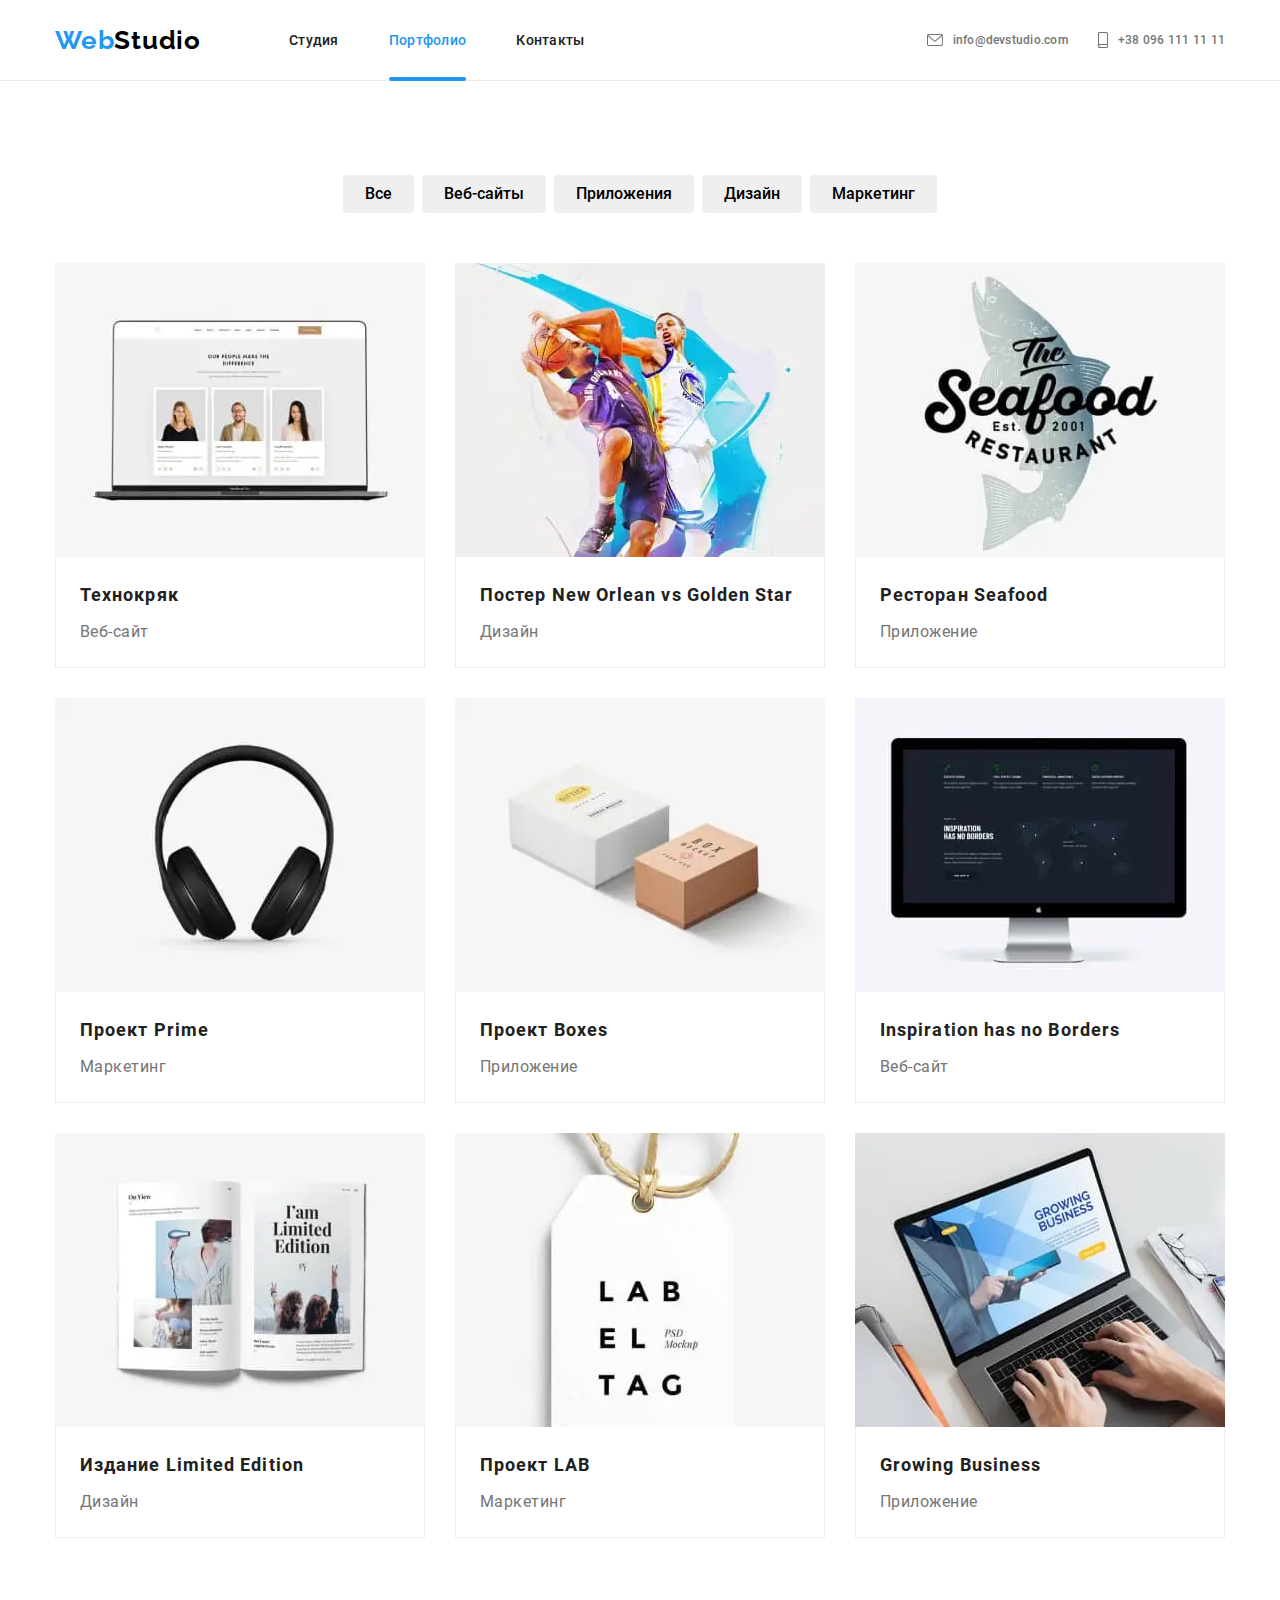
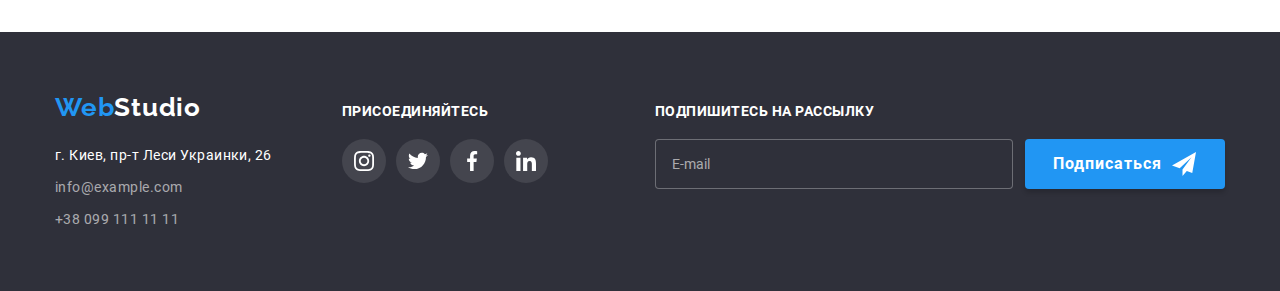
==== commit e9caca71: "меняет стили" ====
--- a/portfolio.html
+++ b/portfolio.html
@@ -176,14 +176,14 @@
                         ./images/portfolio/mobile-project1@2x.webp 2x
                       "
                       type="image/webp"
-                      media="(max-width:768px)"
+                      media="(max-width:767px)"
                     />
                     <source
                       srcset="
                         ./images/portfolio/mobile-project1.jpg    1x,
                         ./images/portfolio/mobile-project1@2x.jpg 2x
                       "
-                      media="(max-width:768px)"
+                      media="(max-width:767px)"
                     />
                     <img
                       src="./images/portfolio/desktop-project1.jpg"
@@ -243,14 +243,14 @@
                         ./images/portfolio/mobile-project2@2x.webp 2x
                       "
                       type="image/webp"
-                      media="(max-width:768px)"
+                      media="(max-width:767px)"
                     />
                     <source
                       srcset="
                         ./images/portfolio/mobile-project2.jpg    1x,
                         ./images/portfolio/mobile-project2@2x.jpg 2x
                       "
-                      media="(max-width:768px)"
+                      media="(max-width:767px)"
                     />
                     <img
                       src="./images/portfolio/desktop-project2.jpg"
@@ -311,14 +311,14 @@
                         ./images/portfolio/mobile-project3@2x.webp 2x
                       "
                       type="image/webp"
-                      media="(max-width:768px)"
+                      media="(max-width:767px)"
                     />
                     <source
                       srcset="
                         ./images/portfolio/mobile-project3.jpg    1x,
                         ./images/portfolio/mobile-project3@2x.jpg 2x
                       "
-                      media="(max-width:768px)"
+                      media="(max-width:767px)"
                     />
                     <img
                       src="./images/portfolio/desktop-project3.jpg"
@@ -377,14 +377,14 @@
                         ./images/portfolio/mobile-project4@2x.webp 2x
                       "
                       type="image/webp"
-                      media="(max-width:768px)"
+                      media="(max-width:767px)"
                     />
                     <source
                       srcset="
                         ./images/portfolio/mobile-project4.jpg    1x,
                         ./images/portfolio/mobile-project4@2x.jpg 2x
                       "
-                      media="(max-width:768px)"
+                      media="(max-width:767px)"
                     />
                     <img
                       src="./images/portfolio/desktop-project4.jpg"
@@ -443,14 +443,14 @@
                         ./images/portfolio/mobile-project5@2x.webp 2x
                       "
                       type="image/webp"
-                      media="(max-width:768px)"
+                      media="(max-width:767px)"
                     />
                     <source
                       srcset="
                         ./images/portfolio/mobile-project5.jpg    1x,
                         ./images/portfolio/mobile-project5@2x.jpg 2x
                       "
-                      media="(max-width:768px)"
+                      media="(max-width:767px)"
                     />
                     <img
                       src="./images/portfolio/desktop-project5.jpg"
@@ -509,14 +509,14 @@
                         ./images/portfolio/mobile-project6@2x.webp 2x
                       "
                       type="image/webp"
-                      media="(max-width:768px)"
+                      media="(max-width:767px)"
                     />
                     <source
                       srcset="
                         ./images/portfolio/mobile-project6.jpg    1x,
                         ./images/portfolio/mobile-project6@2x.jpg 2x
                       "
-                      media="(max-width:768px)"
+                      media="(max-width:767px)"
                     />
                     <img
                       src="./images/portfolio/desktop-project6.jpg"
@@ -577,14 +577,14 @@
                         ./images/portfolio/mobile-project7@2x.webp 2x
                       "
                       type="image/webp"
-                      media="(max-width:768px)"
+                      media="(max-width:767px)"
                     />
                     <source
                       srcset="
                         ./images/portfolio/mobile-project7.jpg    1x,
                         ./images/portfolio/mobile-project7@2x.jpg 2x
                       "
-                      media="(max-width:768px)"
+                      media="(max-width:767px)"
                     />
                     <img
                       src="./images/portfolio/desktop-project7.jpg"
@@ -645,14 +645,14 @@
                         ./images/portfolio/mobile-project8@2x.webp 2x
                       "
                       type="image/webp"
-                      media="(max-width:768px)"
+                      media="(max-width:767px)"
                     />
                     <source
                       srcset="
                         ./images/portfolio/mobile-project8.jpg    1x,
                         ./images/portfolio/mobile-project8@2x.jpg 2x
                       "
-                      media="(max-width:768px)"
+                      media="(max-width:767px)"
                     />
                     <img
                       src="./images/portfolio/desktop-project8.jpg"
@@ -711,14 +711,14 @@
                         ./images/portfolio/mobile-project9@2x.webp 2x
                       "
                       type="image/webp"
-                      media="(max-width:768px)"
+                      media="(max-width:767px)"
                     />
                     <source
                       srcset="
                         ./images/portfolio/mobile-project9.jpg    1x,
                         ./images/portfolio/mobile-project9@2x.jpg 2x
                       "
-                      media="(max-width:768px)"
+                      media="(max-width:767px)"
                     />
                     <img
                       src="./images/portfolio/desktop-project9.jpg"
--- a/css/main.min.css
+++ b/css/main.min.css
@@ -1 +1 @@
-/*! modern-normalize v1.1.0 | MIT License | https://github.com/sindresorhus/modern-normalize */*,::before,::after{box-sizing:border-box}html{line-height:1.15;-webkit-text-size-adjust:100%;-moz-tab-size:4;tab-size:4}body{margin:0;font-family:system-ui,-apple-system,"Segoe UI",Roboto,Helvetica,Arial,sans-serif,"Apple Color Emoji","Segoe UI Emoji"}hr{height:0;color:inherit}abbr[title]{text-decoration:underline dotted}b,strong{font-weight:bolder}code,kbd,samp,pre{font-family:ui-monospace,SFMono-Regular,Consolas,"Liberation Mono",Menlo,monospace;font-size:1em}small{font-size:80%}sub,sup{font-size:75%;line-height:0;position:relative;vertical-align:baseline}sub{bottom:-0.25em}sup{top:-0.5em}table{text-indent:0;border-color:inherit}button,input,optgroup,select,textarea{font-family:inherit;font-size:100%;line-height:1.15;margin:0}button,select{text-transform:none}button,[type=button],[type=reset],[type=submit]{-webkit-appearance:button}::-moz-focus-inner{border-style:none;padding:0}:-moz-focusring{outline:1px dotted ButtonText}:-moz-ui-invalid{box-shadow:none}legend{padding:0}progress{vertical-align:baseline}::-webkit-inner-spin-button,::-webkit-outer-spin-button{height:auto}[type=search]{-webkit-appearance:textfield;outline-offset:-2px}::-webkit-search-decoration{-webkit-appearance:none}::-webkit-file-upload-button{-webkit-appearance:button;font:inherit}summary{display:list-item}@font-face{font-family:"Roboto";font-style:normal;font-weight:400;src:url("../fonts/roboto-v30-cyrillic-regular.eot");src:local(""),url("../fonts/roboto-v30-cyrillic-regular.eot?#iefix") format("embedded-opentype"),url("../fonts/roboto-v30-cyrillic-regular.woff2") format("woff2"),url("../fonts/roboto-v30-cyrillic-regular.woff") format("woff"),url("../fonts/roboto-v30-cyrillic-regular.ttf") format("truetype"),url("../fonts/roboto-v30-cyrillic-regular.svg#Roboto") format("svg")}@font-face{font-family:"Roboto";font-style:normal;font-weight:500;src:url("../fonts/roboto-v30-cyrillic-500.eot");src:local(""),url("../fonts/roboto-v30-cyrillic-500.eot?#iefix") format("embedded-opentype"),url("../fonts/roboto-v30-cyrillic-500.woff2") format("woff2"),url("../fonts/roboto-v30-cyrillic-500.woff") format("woff"),url("../fonts/roboto-v30-cyrillic-500.ttf") format("truetype"),url("../fonts/roboto-v30-cyrillic-500.svg#Roboto") format("svg")}@font-face{font-family:"Roboto";font-style:normal;font-weight:700;src:url("../fonts/roboto-v30-cyrillic-700.eot");src:local(""),url("../fonts/roboto-v30-cyrillic-700.eot?#iefix") format("embedded-opentype"),url("../fonts/roboto-v30-cyrillic-700.woff2") format("woff2"),url("../fonts/roboto-v30-cyrillic-700.woff") format("woff"),url("../fonts/roboto-v30-cyrillic-700.ttf") format("truetype"),url("../fonts/roboto-v30-cyrillic-700.svg#Roboto") format("svg")}@font-face{font-family:"Roboto";font-style:normal;font-weight:900;src:url("../fonts/roboto-v30-cyrillic-900.eot");src:local(""),url("../fonts/roboto-v30-cyrillic-900.eot?#iefix") format("embedded-opentype"),url("../fonts/roboto-v30-cyrillic-900.woff2") format("woff2"),url("../fonts/roboto-v30-cyrillic-900.woff") format("woff"),url("../fonts/roboto-v30-cyrillic-900.ttf") format("truetype"),url("../fonts/roboto-v30-cyrillic-900.svg#Roboto") format("svg")}@font-face{font-family:"Raleway";font-style:normal;font-weight:700;src:url("../fonts/raleway-v27-latin-700.eot");src:local(""),url("../fonts/raleway-v27-latin-700.eot?#iefix") format("embedded-opentype"),url("../fonts/raleway-v27-latin-700.woff2") format("woff2"),url("../fonts/raleway-v27-latin-700.woff") format("woff"),url("../fonts/raleway-v27-latin-700.ttf") format("truetype"),url("../fonts/raleway-v27-latin-700.svg#Raleway") format("svg")}:root{--primary-text-color: #212121;--title-text-color: #757575;--accent-color: #2196f3;--color-white: #fff;--background-color: #2f303a;--bg-secondcolor: #fff;--timing-function: cubic-bezier(0.4, 0, 0.2, 1)}.visually-hidden{position:absolute;white-space:nowrap;width:1px;height:1px;overflow:hidden;border:0;padding:0;clip:rect(0 0 0 0);clip-path:inset(50%);margin:-1px}body{font-family:"Roboto",sans-serif;color:var(--primary-text-color);background-color:var(--color-white);letter-spacing:.03em}h1,h2,h3,h4,h5,h6,p{margin:0}ul{margin:0;padding:0}a{display:block;text-decoration:none}img{display:block;max-width:100%;height:auto}button{padding:0}.list{list-style:none}.container{width:100%;padding-left:15px;padding-right:15px}@media screen and (min-width: 480px){.container{width:480px;margin:0 auto}}@media screen and (min-width: 768px){.container{width:768px}}@media screen and (min-width: 1200px){.container{width:1200px}}.section{padding:60px 0}@media screen and (min-width: 1200px){.section{padding:94px 0}}.backdrop{position:fixed;top:0;left:0;width:100%;height:100%;background:rgba(0,0,0,.2);opacity:1;transition:opacity 250ms var(--timing-function),visibility 250ms var(--timing-function)}.is-hidden{opacity:0;pointer-events:none;visibility:hidden}.backdrop.is-hidden .modal{transform:translate(-50%, -50%) scale(0.5)}.modal{position:absolute;top:50%;left:50%;overflow-y:auto;width:100%;max-width:450px;max-height:609px;height:100%;padding:40px;background:#fff;box-shadow:0px 1px 3px rgba(0,0,0,.12),0px 1px 1px rgba(0,0,0,.14),0px 2px 1px rgba(0,0,0,.2);border-radius:4px;transform:translate(-50%, -50%) scale(1);transition:transform 250ms var(--timing-function)}@media screen and (min-width: 1200px){.modal{max-width:528px;max-height:581px}}.modal-btn{position:absolute;display:flex;justify-content:center;align-items:center;top:8px;right:8px;width:30px;height:30px;border-radius:50%;background:#fff;border:1px solid rgba(0,0,0,.1);cursor:pointer}.modal-btn:hover{fill:var(--accent-color)}.overflow{overflow:hidden}.footer{background-color:#2f303a;padding-top:60px;padding-bottom:60px}.footer-box{text-align:center}@media screen and (min-width: 768px)and (max-width: 1199px){.footer-box{display:flex;flex-wrap:wrap;justify-content:space-around}}@media screen and (min-width: 1200px){.footer-box{display:flex;text-align:start;align-items:baseline}}.address{margin-top:20px}@media screen and (min-width: 1200px){.footer-container{margin-right:70px}}.footer-list{font-style:normal}.footer-list__item:not(:last-child){margin-bottom:8px}.footer-list__address{font-size:14px;font-weight:400;line-height:1.7142857143;color:var(--color-white)}@media screen and (min-width: 1200px){.footer-form{margin-left:auto}}@media screen and (max-width: 1199px){.footer-container,.footer-boxsocial{margin-bottom:60px}}.footer-list__link{font-size:14px;font-weight:400;line-height:1.7142857143;color:rgba(255,255,255,.6);transition:color 250ms var(--timing-function)}.footer-list__link:hover,.footer-list__link:focus{color:var(--accent-color)}@media screen and (min-width: 1200px){.forma{display:flex}}.footer-boxsocial__title,.footer-form__title{font-size:14px;font-weight:700;line-height:1.1428571429;text-transform:uppercase;color:var(--color-white);margin-bottom:20px}.footer-social{display:flex;justify-content:center}.footer-social__item{margin-right:10px}.footer-social__link{display:flex;justify-content:center;align-items:center;width:44px;height:44px;background-color:#44454e;border-radius:50%;fill:var(--color-white);transition:background-color 250ms var(--timing-function)}.footer-social__link:hover,.footer-social__link:focus{background-color:var(--accent-color)}.form__input{width:100%;height:50px;padding-left:16px;border:1px solid rgba(255,255,255,.3);background:#2f303a;border-radius:4px;margin-right:12px;color:var(--color-white)}.form__input::placeholder{font-size:14px;font-weight:400;line-height:1.4285714286;color:rgba(255,255,255,.6)}@media screen and (min-width: 1200px){.form__input{width:358px}}.btn{display:inline-flex;align-items:center;min-width:200px;padding:10px 28px;font-size:16px;font-weight:700;line-height:1.875;letter-spacing:.06em;color:var(--color-white);background:var(--accent-color);box-shadow:0px 4px 4px rgba(0,0,0,.15);border-radius:4px;border:none;cursor:pointer}@media screen and (max-width: 1199px){.btn{margin-top:20px}}.btn-svg{fill:var(--color-white);margin-left:10px}.header{background-color:var(--bg-secondcolor)}.header-container{border-bottom:1px solid #ececec;display:flex;align-items:center}.logo{font-family:"Raleway",sans-serif;font-size:24px;font-weight:700;line-height:1.1666666667;color:#000;letter-spacing:.03em}@media screen and (min-width: 1200px){.logo{font-size:26px;font-weight:700;line-height:1.1923076923}}.header__logo{padding:16px 0}.logo_accent{color:var(--accent-color)}.logo__color{color:var(--color-white)}.nav{width:100%;display:flex;align-items:center}.menu{display:flex;align-items:center;margin-left:88px}@media screen and (max-width: 767px){.menu{display:none}}.menu__item:not(:last-child){margin-right:50px}.menu__link{padding:32px 0;position:relative;font-size:14px;font-weight:500;line-height:1.1428571429;letter-spacing:.02em;color:var(--primary-text-color);transition:color 250ms var(--timing-function)}.menu__link:hover,.menu__link:focus{color:var(--accent-color)}.menu__link_activ{color:var(--accent-color)}.menu__link_activ::after{position:absolute;content:"";left:0;bottom:-1px;width:100%;height:4px;border-radius:2px;background-color:var(--accent-color)}.btn__svg{margin-left:auto;padding:0;height:40px;border:none;background-color:rgba(0,0,0,0)}.btn__svg:hover,.btn__svg:focus{fill:var(--accent-color)}@media screen and (min-width: 768px){.btn__svg{display:none}}.mobile{position:absolute;top:0;left:0;width:100%;height:100%;background-color:var(--bg-secondcolor);z-index:100}@media screen and (min-width: 768px){.mobile{display:none}}.mobile__container{position:relative;display:flex;flex-direction:column;max-width:450px;height:100%;margin:0 auto;padding:40px}.mobile__btn{position:absolute;top:10px;right:15px;border:none;background-color:rgba(0,0,0,0);padding:0;height:40px}.mobile__btn:hover,.mobile__btn:focus{fill:var(--accent-color)}.mobile-menu__item:not(:last-child),.mobile-contacts__item:not(:last-child){margin-bottom:32px}.mobile-contacts{margin-top:auto}.mobile-menu__link{font-size:40px;font-weight:500;line-height:1.175;letter-spacing:.02em;color:var(--primary-title-text)}.mobile-menu__link:hover,.mobile-menu__link:focus{color:var(--accent-color)}.mobile-menu__link_activ{color:var(--accent-color)}.mobile-contacts__link_accent{font-size:34px;font-weight:500;line-height:1.1764705882;letter-spacing:.02em;color:var(--accent-color)}.mobile-contacts__link{font-size:24px;font-weight:500;line-height:1.1666666667;letter-spacing:.02em;color:var(--title-text-color)}.mobile-social{display:flex;align-items:center;flex-wrap:wrap;margin-top:64px}.mobile-social__item{position:relative}.mobile-social__item:not(:last-child){margin-right:20px}.mobile-social__item:not(:last-child)::after{display:block;position:absolute;content:"";width:1px;height:100%;top:0;right:-10px;background-color:rgba(33,33,33,.2)}.mobile-social__link{font-size:18px;font-weight:500;line-height:1.2222222222;letter-spacing:.02em;color:var(--accent-color)}.is-open{opacity:0;visibility:hidden;pointer-events:none}@media screen and (max-width: 767px){.contacts{display:none}}@media screen and (min-width: 1200px){.contacts{width:100%;display:flex;justify-content:flex-end;align-items:center}}@media screen and (max-width: 1199px){.contacts__item:not(:last-child){margin-bottom:10px}}@media screen and (min-width: 1200px){.contacts__item:not(:last-child){margin-right:30px}}.contacts__link{display:flex;align-items:center;font-size:12px;font-weight:500;line-height:1.1666666667;letter-spacing:.02em;color:var(--title-text-color);fill:currentColor;transition:color 250ms var(--timing-function)}.contacts__link:hover,.contacts__link:focus{color:var(--accent-color)}.contacts__icon{margin-right:10px}.section__title{font-size:28px;font-weight:700;line-height:1.1785714286;color:var(--primary-text-color);text-align:center;letter-spacing:.03em;margin-bottom:30px}@media screen and (min-width: 1200px){.section__title{font-size:36px;font-weight:700;line-height:1.1666666667;margin-bottom:50px}}.form-modal-btn{align-self:center;width:200px;height:50px;background:var(--accent-color);box-shadow:0px 4px 4px rgba(0,0,0,.15);border-radius:4px;border:none;cursor:pointer;font-size:16px;font-weight:700;line-height:1.875;letter-spacing:.06em;color:var(--color-white);transition:background-color 250ms var(--timing-function)}.form-modal-btn:hover{background-color:#188ce8}.checbox-label{display:inline-flex;align-items:center;justify-content:center;font-size:12px;font-weight:400;line-height:1.1666666667;color:var(--title-text-color);margin-bottom:30px;cursor:pointer}@media screen and (min-width: 1200px){.checbox-label{font-size:14px;font-weight:400;line-height:1.7142857143}}.checbox-label::before{display:block;content:"";border:2px solid var(--primary-text-color);border-radius:2px;width:16px;height:15px;margin-right:5px;transition:background-image 250ms --timing-function}.checkbox-input:checked+.checbox-label::before{border:none;background-image:url(../images/icon\ check.svg);background-repeat:no-repeat;background-position:center;background-size:contain;border-color:var(--accent-color)}.checkbox-input:focus+.checbox-label::before{border-color:var(--accent-color)}.checbox-label__link{color:var(--accent-color);text-decoration:underline}.form{display:flex;flex-direction:column}.form__title{font-size:20px;font-weight:700;line-height:1.15;color:var(--primary-text-color);margin-bottom:12px;text-align:center}.form-fild{margin-bottom:10px}.form-fild__label{display:block;font-size:12px;font-weight:400;line-height:1.1666666667;color:var(--title-text-color);margin-bottom:4px;transition:color 250ms var(--timing-function)}.form-fild:focus-within .form-fild__label{color:var(--accent-color)}.wrapper-input{position:relative}.wrapper-input:focus-within{fill:var(--accent-color)}.wrapper-input__input{width:100%;height:40px;border:1px solid rgba(33,33,33,.2);border-radius:4px;padding-left:42px;outline:none}.wrapper-input__input:focus{border-color:var(--accent-color)}.wrapper-input__icon{position:absolute;top:50%;left:12px;transform:translateY(-50%)}.form-fild__modal-textarea{display:block;width:100%;height:120px;border:1px solid rgba(33,33,33,.2);border-radius:4px;padding:12px 16px;resize:none;transition:border-color 250ms var(--timing-function)}.form-fild__modal-textarea:focus{border-color:var(--accent-color);outline:none}.form-fild__modal-textarea::placeholder{font-size:12px;font-weight:400;line-height:1.1666666667;letter-spacing:.01em;color:rgba(117,117,117,.5)}.form-fild__textarea-name{display:block;font-size:12px;font-weight:400;line-height:1.1666666667;letter-spacing:.01em;color:var(--title-text-color);margin-bottom:4px;transition:color 250ms var(--timing-function)}.form-fild:focus-within .form-fild__textarea-name{color:var(--accent-color)}.client{background-color:var(--bg-secondcolor)}.client-list{display:flex;flex-wrap:wrap;margin-top:-30px;margin-left:-30px}.client-list__item{height:92px;width:calc((100% - 60px)/2);margin-top:30px;margin-left:30px}@media screen and (min-width: 768px){.client-list__item{width:calc((100% - 90px)/3)}}@media screen and (min-width: 1200px){.client-list__item{width:calc((100% - 180px)/6);margin-top:0}}.client-list__link{display:flex;justify-content:center;align-items:center;width:100%;height:100%;border:1px solid #afb1b8;border-radius:4px;fill:#afb1b8;transition:border-color 250ms var(--timing-function),fill 250ms var(--timing-function)}.client-list__link:hover,.client-list__link:focus{border-color:var(--accent-color);fill:var(--accent-color)}.feature{background-color:var(--bg-secondcolor)}.feature-list{display:flex;flex-wrap:wrap}@media screen and (min-width: 768px){.feature-list{margin-top:-30px;margin-left:-30px}}@media screen and (max-width: 767px){.feature-list__item:not(:last-child){margin-bottom:30px}}@media screen and (min-width: 768px){.feature-list__item{width:calc((100% - 60px)/2);margin-top:30px;margin-left:30px}}@media screen and (min-width: 1200px){.feature-list__item{width:calc((100% - 120px)/4);margin-top:0}}.feature-list__icon{display:flex;justify-content:center;align-items:center;background:#f5f4fa;width:100%;height:120px;margin-bottom:30px}.feature-list__title{font-size:14px;font-weight:700;line-height:1.1428571429;text-transform:uppercase;color:var(--primary-text-color);margin-bottom:10px;text-align:center}@media screen and (min-width: 768px){.feature-list__title{text-align:start}}.feature-list__text{font-size:14px;font-weight:400;line-height:1.7142857143;color:var(--title-text-color)}.hero{max-width:1600px;margin-left:auto;margin-right:auto;background-color:#c4c4c4;background-image:linear-gradient(rgba(47, 48, 58, 0.4), rgba(47, 48, 58, 0.4)),url(../../../images/hero/hero-mobile.jpg);background-position:center;background-repeat:no-repeat;background-size:cover;padding-top:118px;padding-bottom:118px}@media(min-device-pixel-ratio: 2),(min-resolution: 192dpi),(min-resolution: 2dppx){.hero{background-image:url(../images/hero/hero-mobile@2x.jpg)}}@media screen and (min-width: 768px){.hero{background-image:linear-gradient(rgba(47, 48, 58, 0.4), rgba(47, 48, 58, 0.4)),url(../images/hero/hero-tablet.jpg)}}@media screen and (min-width: 768px)and (min-device-pixel-ratio: 2),screen and (min-width: 768px)and (min-resolution: 192dpi),screen and (min-width: 768px)and (min-resolution: 2dppx){.hero{background-image:url(../images/hero/hero-tablet@2x.jpg)}}@media screen and (min-width: 1200px){.hero{background-image:linear-gradient(rgba(47, 48, 58, 0.4), rgba(47, 48, 58, 0.4)),url(../images/hero/hero-desktop.jpg);padding-top:200px;padding-bottom:200px}}@media screen and (min-width: 1200px)and (min-device-pixel-ratio: 2),screen and (min-width: 1200px)and (min-resolution: 192dpi),screen and (min-width: 1200px)and (min-resolution: 2dppx){.hero{background-image:url(../images/hero/hero-desktop@2x.jpg)}}.hero-container__title{font-size:26px;font-weight:900;line-height:1.6153846154;letter-spacing:.06em;color:var(--color-white);text-transform:uppercase;text-align:center;margin:0 auto 30px}@media screen and (min-width: 1200px){.hero-container__title{font-size:44px;font-weight:900;line-height:1.3636363636}}.hero-btn{display:block;margin:0 auto;padding:10px 32px;font-size:16px;font-weight:700;line-height:1.875;letter-spacing:.06em;border:none;background-color:var(--accent-color);color:var(--color-white);border-radius:4px;cursor:pointer;transition:background-color 250ms var(--timing-function)}.hero-btn:hover,.hero-btn:focus{background-color:#188ce8}.team{background-color:#f5f4fa}@media screen and (min-width: 768px){.team-list{display:flex;justify-content:center;flex-wrap:wrap}}@media screen and (min-width: 768px)and (max-width: 1199px){.team-list{margin-top:-30px;margin-left:-30px}}.team-list__item{background-color:var(--bg-secondcolor);box-shadow:0px 1px 3px rgba(0,0,0,.12),0px 1px 1px rgba(0,0,0,.14),0px 2px 1px rgba(0,0,0,.2);border-radius:0px 0px 4px 4px}@media screen and (max-width: 767px){.team-list__item:not(:last-child){margin-bottom:30px}}@media screen and (min-width: 768px)and (max-width: 1199px){.team-list__item{width:calc((100% - 60px)/2);margin-top:30px;margin-left:30px}}@media screen and (min-width: 1200px){.team-list__item{width:calc((100% - 90px)/4)}.team-list__item:not(:last-child){margin-right:30px}}.team-subitem{padding-top:30px;padding-bottom:24px;border-right:1px solid #e9ebed;border-left:1px solid #e9ebed;border-bottom:1px solid #e9ebed;text-align:center}@media screen and (min-width: 1200px){.team-subitem{padding-bottom:30px}}.team-subitem__title{font-size:16px;font-weight:500;line-height:1.1875;color:var(--primary-text-color);margin-bottom:10px}.team-subitem__text{font-size:16px;font-weight:400;line-height:1.1875;color:var(--title-text-color);margin-bottom:16px}.social-link{display:flex;justify-content:center}.social-link__item:not(:last-child){margin-right:10px}.social-link__icon{width:44px;height:44px;display:flex;justify-content:center;align-items:center;fill:#afb1b8;border-radius:50%;transition:background-color 250ms var(--timing-function),fill 250ms var(--timing-function)}.social-link__icon:hover,.social-link__icon:focus{background-color:var(--accent-color);fill:var(--color-white)}.working{padding-top:0}@media screen and (max-width: 1199px){.working{display:none}}.working-list{display:flex}.working-list__item{position:relative;width:calc((100% - 60px)/3)}.working-list__item:not(:last-child){margin-right:30px}.working-list__text{position:absolute;display:flex;justify-content:center;align-items:center;bottom:0;width:100%;height:70px;font-size:14px;font-weight:700;line-height:1.1428571429;text-transform:uppercase;color:var(--color-white);background:rgba(47,48,58,.8)}.filter-list{margin-bottom:40px;display:flex;flex-wrap:wrap}@media screen and (min-width: 768px){.filter-list{justify-content:center;margin-bottom:14px}}@media screen and (min-width: 1200px){.filter-list{margin-bottom:34px}}.filter-list__item:not(:last-child){margin-right:8px}.filter-list__item:not(:nth-last-child(-n+2)){margin-bottom:15px}@media screen and (min-width: 1200px){.filter-list__item:not(:nth-last-child(-n+2)){margin-bottom:0}}.filter-list__btn{font-size:16px;font-weight:500;line-height:1.625;padding:6px 22px;border:none;border-radius:4px;cursor:pointer;transition:background-color 250ms var(--timing-function),color 250ms var(--timing-function),box-shadow 250ms var(--timing-function)}.filter-list__btn:hover,.filter-list__btn:focus{background-color:var(--accent-color);color:var(--color-white);box-shadow:0px 3px 1px rgba(0,0,0,.1),0px 1px 2px rgba(0,0,0,.08),0px 2px 2px rgba(0,0,0,.12)}@media screen and (min-width: 768px){.project-list{display:flex;flex-wrap:wrap;margin-top:-30px;margin-left:-30px}}@media screen and (min-width: 480px)and (max-width: 767px){.project-list__item:not(:last-child){margin-bottom:30px}}@media screen and (min-width: 768px){.project-list__item{width:calc((100% - 60px)/2);margin-top:30px;margin-left:30px}}@media screen and (min-width: 1200px){.project-list__item{width:calc((100% - 90px)/3);margin-top:30px;margin-left:30px}}.project-link{display:flex;flex-direction:column;height:100%;transition:box-shadow 250ms var(--timing-function)}.project-link:hover,.project-link:focus{box-shadow:0px 1px 1px rgba(0,0,0,.12),0px 4px 4px rgba(0,0,0,.06),1px 4px 6px rgba(0,0,0,.16)}.project-link__img{position:relative;overflow:hidden}.project-link__text{position:absolute;top:0;left:0;width:100%;height:100%;font-size:18px;font-weight:400;line-height:1.5555555556;color:var(--color-white);padding:63px 24px;background:rgba(33,150,243,.9);overflow:auto;transform:translateY(100%);transition:transform 250ms var(--timing-function)}.project-link:hover .project-link__text,.project-link:focus .project-link__text{transform:translateY(0)}.project-subitem{flex-grow:1;padding:20px 24px;border-right:1px solid #eee;border-left:1px solid #eee;border-bottom:1px solid #eee}.project-subitem__title{font-size:18px;font-weight:700;line-height:2;letter-spacing:.06em;color:var(--primary-text-color);margin-bottom:4px}.project-subitem__text{font-size:16px;font-weight:400;line-height:1.875;color:var(--title-text-color)}/*# sourceMappingURL=main.min.css.map */+/*! modern-normalize v1.1.0 | MIT License | https://github.com/sindresorhus/modern-normalize */*,::before,::after{box-sizing:border-box}html{line-height:1.15;-webkit-text-size-adjust:100%;-moz-tab-size:4;tab-size:4}body{margin:0;font-family:system-ui,-apple-system,"Segoe UI",Roboto,Helvetica,Arial,sans-serif,"Apple Color Emoji","Segoe UI Emoji"}hr{height:0;color:inherit}abbr[title]{text-decoration:underline dotted}b,strong{font-weight:bolder}code,kbd,samp,pre{font-family:ui-monospace,SFMono-Regular,Consolas,"Liberation Mono",Menlo,monospace;font-size:1em}small{font-size:80%}sub,sup{font-size:75%;line-height:0;position:relative;vertical-align:baseline}sub{bottom:-0.25em}sup{top:-0.5em}table{text-indent:0;border-color:inherit}button,input,optgroup,select,textarea{font-family:inherit;font-size:100%;line-height:1.15;margin:0}button,select{text-transform:none}button,[type=button],[type=reset],[type=submit]{-webkit-appearance:button}::-moz-focus-inner{border-style:none;padding:0}:-moz-focusring{outline:1px dotted ButtonText}:-moz-ui-invalid{box-shadow:none}legend{padding:0}progress{vertical-align:baseline}::-webkit-inner-spin-button,::-webkit-outer-spin-button{height:auto}[type=search]{-webkit-appearance:textfield;outline-offset:-2px}::-webkit-search-decoration{-webkit-appearance:none}::-webkit-file-upload-button{-webkit-appearance:button;font:inherit}summary{display:list-item}@font-face{font-family:"Roboto";font-style:normal;font-weight:400;src:url("../fonts/roboto-v30-cyrillic-regular.eot");src:local(""),url("../fonts/roboto-v30-cyrillic-regular.eot?#iefix") format("embedded-opentype"),url("../fonts/roboto-v30-cyrillic-regular.woff2") format("woff2"),url("../fonts/roboto-v30-cyrillic-regular.woff") format("woff"),url("../fonts/roboto-v30-cyrillic-regular.ttf") format("truetype"),url("../fonts/roboto-v30-cyrillic-regular.svg#Roboto") format("svg")}@font-face{font-family:"Roboto";font-style:normal;font-weight:500;src:url("../fonts/roboto-v30-cyrillic-500.eot");src:local(""),url("../fonts/roboto-v30-cyrillic-500.eot?#iefix") format("embedded-opentype"),url("../fonts/roboto-v30-cyrillic-500.woff2") format("woff2"),url("../fonts/roboto-v30-cyrillic-500.woff") format("woff"),url("../fonts/roboto-v30-cyrillic-500.ttf") format("truetype"),url("../fonts/roboto-v30-cyrillic-500.svg#Roboto") format("svg")}@font-face{font-family:"Roboto";font-style:normal;font-weight:700;src:url("../fonts/roboto-v30-cyrillic-700.eot");src:local(""),url("../fonts/roboto-v30-cyrillic-700.eot?#iefix") format("embedded-opentype"),url("../fonts/roboto-v30-cyrillic-700.woff2") format("woff2"),url("../fonts/roboto-v30-cyrillic-700.woff") format("woff"),url("../fonts/roboto-v30-cyrillic-700.ttf") format("truetype"),url("../fonts/roboto-v30-cyrillic-700.svg#Roboto") format("svg")}@font-face{font-family:"Roboto";font-style:normal;font-weight:900;src:url("../fonts/roboto-v30-cyrillic-900.eot");src:local(""),url("../fonts/roboto-v30-cyrillic-900.eot?#iefix") format("embedded-opentype"),url("../fonts/roboto-v30-cyrillic-900.woff2") format("woff2"),url("../fonts/roboto-v30-cyrillic-900.woff") format("woff"),url("../fonts/roboto-v30-cyrillic-900.ttf") format("truetype"),url("../fonts/roboto-v30-cyrillic-900.svg#Roboto") format("svg")}@font-face{font-family:"Raleway";font-style:normal;font-weight:700;src:url("../fonts/raleway-v27-latin-700.eot");src:local(""),url("../fonts/raleway-v27-latin-700.eot?#iefix") format("embedded-opentype"),url("../fonts/raleway-v27-latin-700.woff2") format("woff2"),url("../fonts/raleway-v27-latin-700.woff") format("woff"),url("../fonts/raleway-v27-latin-700.ttf") format("truetype"),url("../fonts/raleway-v27-latin-700.svg#Raleway") format("svg")}:root{--primary-text-color: #212121;--title-text-color: #757575;--accent-color: #2196f3;--color-white: #fff;--background-color: #2f303a;--bg-secondcolor: #fff;--timing-function: cubic-bezier(0.4, 0, 0.2, 1)}.visually-hidden{position:absolute;white-space:nowrap;width:1px;height:1px;overflow:hidden;border:0;padding:0;clip:rect(0 0 0 0);clip-path:inset(50%);margin:-1px}body{font-family:"Roboto",sans-serif;color:var(--primary-text-color);background-color:var(--color-white);letter-spacing:.03em}h1,h2,h3,h4,h5,h6,p{margin:0}ul{margin:0;padding:0}a{display:block;text-decoration:none}img{display:block;max-width:100%;height:auto}button{padding:0}.list{list-style:none}.container{width:100%;padding-left:15px;padding-right:15px}@media screen and (min-width: 480px){.container{width:480px;margin:0 auto}}@media screen and (min-width: 768px){.container{width:768px}}@media screen and (min-width: 1200px){.container{width:1200px}}.section{padding:60px 0}@media screen and (min-width: 1200px){.section{padding:94px 0}}.backdrop{position:fixed;top:0;left:0;width:100%;height:100%;background:rgba(0,0,0,.2);opacity:1;transition:opacity 250ms var(--timing-function),visibility 250ms var(--timing-function)}.is-hidden{opacity:0;pointer-events:none;visibility:hidden}.backdrop.is-hidden .modal{transform:translate(-50%, -50%) scale(0.5)}.modal{position:absolute;top:50%;left:50%;overflow-y:auto;width:100%;max-width:450px;max-height:609px;height:100%;padding:40px;background:#fff;box-shadow:0px 1px 3px rgba(0,0,0,.12),0px 1px 1px rgba(0,0,0,.14),0px 2px 1px rgba(0,0,0,.2);border-radius:4px;transform:translate(-50%, -50%) scale(1);transition:transform 250ms var(--timing-function)}@media screen and (min-width: 1200px){.modal{max-width:528px;max-height:581px}}.modal-btn{position:absolute;display:flex;justify-content:center;align-items:center;top:8px;right:8px;width:30px;height:30px;border-radius:50%;background:#fff;border:1px solid rgba(0,0,0,.1);cursor:pointer}.modal-btn:hover{fill:var(--accent-color)}.overflow{overflow:hidden}.footer{background-color:#2f303a;padding-top:60px;padding-bottom:60px}.footer-box{text-align:center}@media screen and (min-width: 768px)and (max-width: 1199px){.footer-box{display:flex;flex-wrap:wrap;justify-content:space-around;align-items:baseline}}@media screen and (min-width: 1200px){.footer-box{display:flex;text-align:start;align-items:baseline}}.address{margin-top:20px}@media screen and (min-width: 1200px){.footer-container{margin-right:70px}}.footer-list{font-style:normal}.footer-list__item:not(:last-child){margin-bottom:8px}.footer-list__address{font-size:14px;font-weight:400;line-height:1.7142857143;color:var(--color-white)}@media screen and (min-width: 1200px){.footer-form{margin-left:auto}}@media screen and (max-width: 1199px){.footer-container,.footer-boxsocial{margin-bottom:60px}}.footer-list__link{font-size:14px;font-weight:400;line-height:1.7142857143;color:rgba(255,255,255,.6);transition:color 250ms var(--timing-function)}.footer-list__link:hover,.footer-list__link:focus{color:var(--accent-color)}@media screen and (min-width: 1200px){.forma{display:flex}}.footer-boxsocial__title,.footer-form__title{font-size:14px;font-weight:700;line-height:1.1428571429;text-transform:uppercase;color:var(--color-white);margin-bottom:20px}.footer-social{display:flex;justify-content:center}.footer-social__item{margin-right:10px}.footer-social__link{display:flex;justify-content:center;align-items:center;width:44px;height:44px;background-color:#44454e;border-radius:50%;fill:var(--color-white);transition:background-color 250ms var(--timing-function)}.footer-social__link:hover,.footer-social__link:focus{background-color:var(--accent-color)}.form__input{width:100%;height:50px;padding-left:16px;border:1px solid rgba(255,255,255,.3);background:#2f303a;border-radius:4px;margin-right:12px;color:var(--color-white)}.form__input::placeholder{font-size:14px;font-weight:400;line-height:1.4285714286;color:rgba(255,255,255,.6)}@media screen and (min-width: 1200px){.form__input{width:358px}}.btn{display:inline-flex;align-items:center;min-width:200px;padding:10px 28px;font-size:16px;font-weight:700;line-height:1.875;letter-spacing:.06em;color:var(--color-white);background:var(--accent-color);box-shadow:0px 4px 4px rgba(0,0,0,.15);border-radius:4px;border:none;cursor:pointer}@media screen and (max-width: 1199px){.btn{margin-top:20px}}.btn-svg{fill:var(--color-white);margin-left:10px}.header{background-color:var(--bg-secondcolor);border-bottom:1px solid #ececec}.header-container{display:flex;align-items:center}.logo{font-family:"Raleway",sans-serif;font-size:24px;font-weight:700;line-height:1.1666666667;color:#000;letter-spacing:.03em}@media screen and (min-width: 1200px){.logo{font-size:26px;font-weight:700;line-height:1.1923076923}}.header__logo{padding:16px 0}.logo_accent{color:var(--accent-color)}.logo__color{color:var(--color-white)}.nav{width:100%;display:flex;align-items:center}.menu{display:flex;align-items:center;margin-left:88px}@media screen and (max-width: 767px){.menu{display:none}}.menu__item:not(:last-child){margin-right:50px}.menu__link{padding:32px 0;position:relative;font-size:14px;font-weight:500;line-height:1.1428571429;letter-spacing:.02em;color:var(--primary-text-color);transition:color 250ms var(--timing-function)}.menu__link:hover,.menu__link:focus{color:var(--accent-color)}.menu__link_activ{color:var(--accent-color)}.menu__link_activ::after{position:absolute;content:"";left:0;bottom:-1px;width:100%;height:4px;border-radius:2px;background-color:var(--accent-color)}.btn__svg{margin-left:auto;padding:0;height:40px;border:none;background-color:rgba(0,0,0,0)}.btn__svg:hover,.btn__svg:focus{fill:var(--accent-color)}@media screen and (min-width: 768px){.btn__svg{display:none}}.mobile{position:absolute;top:0;left:0;width:100%;height:100%;background-color:var(--bg-secondcolor);z-index:100}@media screen and (min-width: 768px){.mobile{display:none}}.mobile__container{position:relative;display:flex;flex-direction:column;max-width:450px;height:100%;margin:0 auto;padding:40px}.mobile__btn{position:absolute;top:10px;right:15px;border:none;background-color:rgba(0,0,0,0);padding:0;height:40px}.mobile__btn:hover,.mobile__btn:focus{fill:var(--accent-color)}.mobile-menu__item:not(:last-child),.mobile-contacts__item:not(:last-child){margin-bottom:32px}.mobile-contacts{margin-top:auto}.mobile-menu__link{font-size:40px;font-weight:500;line-height:1.175;letter-spacing:.02em;color:var(--primary-title-text)}.mobile-menu__link:hover,.mobile-menu__link:focus{color:var(--accent-color)}.mobile-menu__link_activ{color:var(--accent-color)}.mobile-contacts__link_accent{font-size:34px;font-weight:500;line-height:1.1764705882;letter-spacing:.02em;color:var(--accent-color)}.mobile-contacts__link{font-size:24px;font-weight:500;line-height:1.1666666667;letter-spacing:.02em;color:var(--title-text-color)}.mobile-social{display:flex;align-items:center;flex-wrap:wrap;margin-top:64px}.mobile-social__item{position:relative}.mobile-social__item:not(:last-child){margin-right:20px}.mobile-social__item:not(:last-child)::after{display:block;position:absolute;content:"";width:1px;height:100%;top:0;right:-10px;background-color:rgba(33,33,33,.2)}.mobile-social__link{font-size:18px;font-weight:500;line-height:1.2222222222;letter-spacing:.02em;color:var(--accent-color)}.is-open{opacity:0;visibility:hidden;pointer-events:none}@media screen and (max-width: 767px){.contacts{display:none}}@media screen and (min-width: 1200px){.contacts{width:100%;display:flex;justify-content:flex-end;align-items:center}}@media screen and (max-width: 1199px){.contacts__item:not(:last-child){margin-bottom:10px}}@media screen and (min-width: 1200px){.contacts__item:not(:last-child){margin-right:30px}}.contacts__link{display:flex;align-items:center;font-size:12px;font-weight:500;line-height:1.1666666667;letter-spacing:.02em;color:var(--title-text-color);fill:currentColor;transition:color 250ms var(--timing-function)}.contacts__link:hover,.contacts__link:focus{color:var(--accent-color)}.contacts__icon{margin-right:10px}.section__title{font-size:28px;font-weight:700;line-height:1.1785714286;color:var(--primary-text-color);text-align:center;letter-spacing:.03em;margin-bottom:30px}@media screen and (min-width: 1200px){.section__title{font-size:36px;font-weight:700;line-height:1.1666666667;margin-bottom:50px}}.form-modal-btn{align-self:center;width:200px;height:50px;background:var(--accent-color);box-shadow:0px 4px 4px rgba(0,0,0,.15);border-radius:4px;border:none;cursor:pointer;font-size:16px;font-weight:700;line-height:1.875;letter-spacing:.06em;color:var(--color-white);transition:background-color 250ms var(--timing-function)}.form-modal-btn:hover{background-color:#188ce8}.checbox-label{display:inline-flex;align-items:center;justify-content:center;font-size:12px;font-weight:400;line-height:1.1666666667;color:var(--title-text-color);margin-bottom:30px;cursor:pointer}@media screen and (min-width: 1200px){.checbox-label{font-size:14px;font-weight:400;line-height:1.7142857143}}.checbox-label::before{display:block;content:"";border:2px solid var(--primary-text-color);border-radius:2px;width:16px;height:15px;margin-right:5px;transition:background-image 250ms --timing-function}.checkbox-input:checked+.checbox-label::before{border:none;background-image:url(../images/icon\ check.svg);background-repeat:no-repeat;background-position:center;background-size:contain;border-color:var(--accent-color)}.checkbox-input:focus+.checbox-label::before{border-color:var(--accent-color)}.checbox-label__link{color:var(--accent-color);text-decoration:underline}.form{display:flex;flex-direction:column}.form__title{font-size:20px;font-weight:700;line-height:1.15;color:var(--primary-text-color);margin-bottom:12px;text-align:center}.form-fild{margin-bottom:10px}.form-fild__label{display:block;font-size:12px;font-weight:400;line-height:1.1666666667;color:var(--title-text-color);margin-bottom:4px;transition:color 250ms var(--timing-function)}.form-fild:focus-within .form-fild__label{color:var(--accent-color)}.wrapper-input{position:relative}.wrapper-input:focus-within{fill:var(--accent-color)}.wrapper-input__input{width:100%;height:40px;border:1px solid rgba(33,33,33,.2);border-radius:4px;padding-left:42px;outline:none}.wrapper-input__input:focus{border-color:var(--accent-color)}.wrapper-input__icon{position:absolute;top:50%;left:12px;transform:translateY(-50%)}.form-fild__modal-textarea{display:block;width:100%;height:120px;border:1px solid rgba(33,33,33,.2);border-radius:4px;padding:12px 16px;resize:none;transition:border-color 250ms var(--timing-function)}.form-fild__modal-textarea:focus{border-color:var(--accent-color);outline:none}.form-fild__modal-textarea::placeholder{font-size:12px;font-weight:400;line-height:1.1666666667;letter-spacing:.01em;color:rgba(117,117,117,.5)}.form-fild__textarea-name{display:block;font-size:12px;font-weight:400;line-height:1.1666666667;letter-spacing:.01em;color:var(--title-text-color);margin-bottom:4px;transition:color 250ms var(--timing-function)}.form-fild:focus-within .form-fild__textarea-name{color:var(--accent-color)}.client{background-color:var(--bg-secondcolor)}.client-list{display:flex;flex-wrap:wrap;margin-top:-30px;margin-left:-30px}@media screen and (min-width: 1200px){.client-list{margin-top:0}}.client-list__item{height:92px;width:calc((100% - 60px)/2);margin-top:30px;margin-left:30px}@media screen and (min-width: 768px){.client-list__item{width:calc((100% - 90px)/3)}}@media screen and (min-width: 1200px){.client-list__item{width:calc((100% - 180px)/6);margin-top:0}}.client-list__link{display:flex;justify-content:center;align-items:center;width:100%;height:100%;border:1px solid #afb1b8;border-radius:4px;fill:#afb1b8;transition:border-color 250ms var(--timing-function),fill 250ms var(--timing-function)}.client-list__link:hover,.client-list__link:focus{border-color:var(--accent-color);fill:var(--accent-color)}.feature{background-color:var(--bg-secondcolor)}.feature-list{display:flex;flex-wrap:wrap}@media screen and (min-width: 768px){.feature-list{margin-top:-30px;margin-left:-30px}}@media screen and (min-width: 1200px){.feature-list{margin-top:0}}@media screen and (max-width: 767px){.feature-list__item:not(:last-child){margin-bottom:30px}}@media screen and (min-width: 768px){.feature-list__item{width:calc((100% - 60px)/2);margin-top:30px;margin-left:30px}}@media screen and (min-width: 1200px){.feature-list__item{width:calc((100% - 120px)/4);margin-top:0}}.feature-list__icon{display:flex;justify-content:center;align-items:center;background:#f5f4fa;width:100%;height:120px;margin-bottom:30px}.feature-list__title{font-size:14px;font-weight:700;line-height:1.1428571429;text-transform:uppercase;color:var(--primary-text-color);margin-bottom:10px;text-align:center}@media screen and (min-width: 768px){.feature-list__title{text-align:start}}.feature-list__text{font-size:14px;font-weight:400;line-height:1.7142857143;color:var(--title-text-color)}.hero{max-width:1600px;margin-left:auto;margin-right:auto;background-color:#c4c4c4;background-image:linear-gradient(rgba(47, 48, 58, 0.4), rgba(47, 48, 58, 0.4)),url(../images/hero/hero-mobile.jpg);background-position:center;background-repeat:no-repeat;background-size:cover;padding-top:118px;padding-bottom:118px}@media(min-device-pixel-ratio: 2),(min-resolution: 192dpi),(min-resolution: 2dppx){.hero{background-image:linear-gradient(rgba(47, 48, 58, 0.4), rgba(47, 48, 58, 0.4)),url(../images/hero/hero-mobile@2x.jpg)}}@media screen and (min-width: 768px){.hero{background-image:linear-gradient(rgba(47, 48, 58, 0.4), rgba(47, 48, 58, 0.4)),url(../images/hero/hero-tablet.jpg)}}@media screen and (min-width: 768px)and (min-device-pixel-ratio: 2),screen and (min-width: 768px)and (min-resolution: 192dpi),screen and (min-width: 768px)and (min-resolution: 2dppx){.hero{background-image:linear-gradient(rgba(47, 48, 58, 0.4), rgba(47, 48, 58, 0.4)),url(../images/hero/hero-tablet@2x.jpg)}}@media screen and (min-width: 1200px){.hero{background-image:linear-gradient(rgba(47, 48, 58, 0.4), rgba(47, 48, 58, 0.4)),url(../images/hero/hero-desktop.jpg);padding-top:200px;padding-bottom:200px}}@media screen and (min-width: 1200px)and (min-device-pixel-ratio: 2),screen and (min-width: 1200px)and (min-resolution: 192dpi),screen and (min-width: 1200px)and (min-resolution: 2dppx){.hero{background-image:linear-gradient(rgba(47, 48, 58, 0.4), rgba(47, 48, 58, 0.4)),url(../images/hero/hero-desktop@2x.jpg)}}.hero-container__title{font-size:26px;font-weight:900;line-height:1.6153846154;letter-spacing:.06em;color:var(--color-white);text-transform:uppercase;text-align:center;margin:0 auto 30px}@media screen and (min-width: 1200px){.hero-container__title{font-size:44px;font-weight:900;line-height:1.3636363636}}.hero-btn{display:block;margin:0 auto;padding:10px 32px;font-size:16px;font-weight:700;line-height:1.875;letter-spacing:.06em;border:none;background-color:var(--accent-color);color:var(--color-white);border-radius:4px;cursor:pointer;transition:background-color 250ms var(--timing-function)}.hero-btn:hover,.hero-btn:focus{background-color:#188ce8}.team{background-color:#f5f4fa}@media screen and (min-width: 768px){.team-list{display:flex;justify-content:center;flex-wrap:wrap}}@media screen and (min-width: 768px)and (max-width: 1199px){.team-list{margin-top:-30px;margin-left:-30px}}.team-list__item{background-color:var(--bg-secondcolor);box-shadow:0px 1px 3px rgba(0,0,0,.12),0px 1px 1px rgba(0,0,0,.14),0px 2px 1px rgba(0,0,0,.2);border-radius:0px 0px 4px 4px}@media screen and (max-width: 767px){.team-list__item:not(:last-child){margin-bottom:30px}}@media screen and (min-width: 768px)and (max-width: 1199px){.team-list__item{width:calc((100% - 60px)/2);margin-top:30px;margin-left:30px}}@media screen and (min-width: 1200px){.team-list__item{width:calc((100% - 90px)/4)}.team-list__item:not(:last-child){margin-right:30px}}.team-subitem{padding-top:30px;padding-bottom:24px;border-right:1px solid #e9ebed;border-left:1px solid #e9ebed;border-bottom:1px solid #e9ebed;text-align:center}@media screen and (min-width: 1200px){.team-subitem{padding-bottom:30px}}.team-subitem__title{font-size:16px;font-weight:500;line-height:1.1875;color:var(--primary-text-color);margin-bottom:10px}.team-subitem__text{font-size:16px;font-weight:400;line-height:1.1875;color:var(--title-text-color);margin-bottom:16px}.social-link{display:flex;justify-content:center}.social-link__item:not(:last-child){margin-right:10px}.social-link__icon{width:44px;height:44px;display:flex;justify-content:center;align-items:center;fill:#afb1b8;border-radius:50%;transition:background-color 250ms var(--timing-function),fill 250ms var(--timing-function)}.social-link__icon:hover,.social-link__icon:focus{background-color:var(--accent-color);fill:var(--color-white)}.working{padding-top:0}@media screen and (max-width: 1199px){.working{display:none}}.working-list{display:flex}.working-list__item{position:relative;width:calc((100% - 60px)/3)}.working-list__item:not(:last-child){margin-right:30px}.working-list__text{position:absolute;display:flex;justify-content:center;align-items:center;bottom:0;width:100%;height:70px;font-size:14px;font-weight:700;line-height:1.1428571429;text-transform:uppercase;color:var(--color-white);background:rgba(47,48,58,.8)}.filter-list{margin-bottom:40px;display:flex;flex-wrap:wrap}@media screen and (min-width: 768px){.filter-list{justify-content:center;margin-bottom:30px}}@media screen and (min-width: 1200px){.filter-list{margin-bottom:50px}}.filter-list__item:not(:last-child){margin-right:8px}.filter-list__item:not(:nth-last-child(-n+2)){margin-bottom:15px}@media screen and (min-width: 768px){.filter-list__item:not(:nth-last-child(-n+2)){margin-bottom:0}}.filter-list__btn{font-size:16px;font-weight:500;line-height:1.625;padding:6px 22px;border:none;border-radius:4px;cursor:pointer;transition:background-color 250ms var(--timing-function),color 250ms var(--timing-function),box-shadow 250ms var(--timing-function)}.filter-list__btn:hover,.filter-list__btn:focus{background-color:var(--accent-color);color:var(--color-white);box-shadow:0px 3px 1px rgba(0,0,0,.1),0px 1px 2px rgba(0,0,0,.08),0px 2px 2px rgba(0,0,0,.12)}@media screen and (min-width: 768px){.project-list{display:flex;flex-wrap:wrap;margin-top:-30px;margin-left:-30px}}@media screen and (min-width: 480px)and (max-width: 767px){.project-list__item:not(:last-child){margin-bottom:30px}}@media screen and (min-width: 768px){.project-list__item{width:calc((100% - 60px)/2);margin-top:30px;margin-left:30px}}@media screen and (min-width: 1200px){.project-list__item{width:calc((100% - 90px)/3);margin-top:30px;margin-left:30px}}.project-link{display:flex;flex-direction:column;height:100%;transition:box-shadow 250ms var(--timing-function)}.project-link:hover,.project-link:focus{box-shadow:0px 1px 1px rgba(0,0,0,.12),0px 4px 4px rgba(0,0,0,.06),1px 4px 6px rgba(0,0,0,.16)}.project-link__img{position:relative;overflow:hidden}.project-link__text{position:absolute;top:0;left:0;width:100%;height:100%;font-size:18px;font-weight:400;line-height:1.5555555556;color:var(--color-white);padding:63px 24px;background:rgba(33,150,243,.9);overflow:auto;transform:translateY(100%);transition:transform 250ms var(--timing-function)}.project-link:hover .project-link__text,.project-link:focus .project-link__text{transform:translateY(0)}.project-subitem{flex-grow:1;padding:20px 24px;border-right:1px solid #eee;border-left:1px solid #eee;border-bottom:1px solid #eee}.project-subitem__title{font-size:18px;font-weight:700;line-height:2;letter-spacing:.06em;color:var(--primary-text-color);margin-bottom:4px}.project-subitem__text{font-size:16px;font-weight:400;line-height:1.875;color:var(--title-text-color)}/*# sourceMappingURL=main.min.css.map */